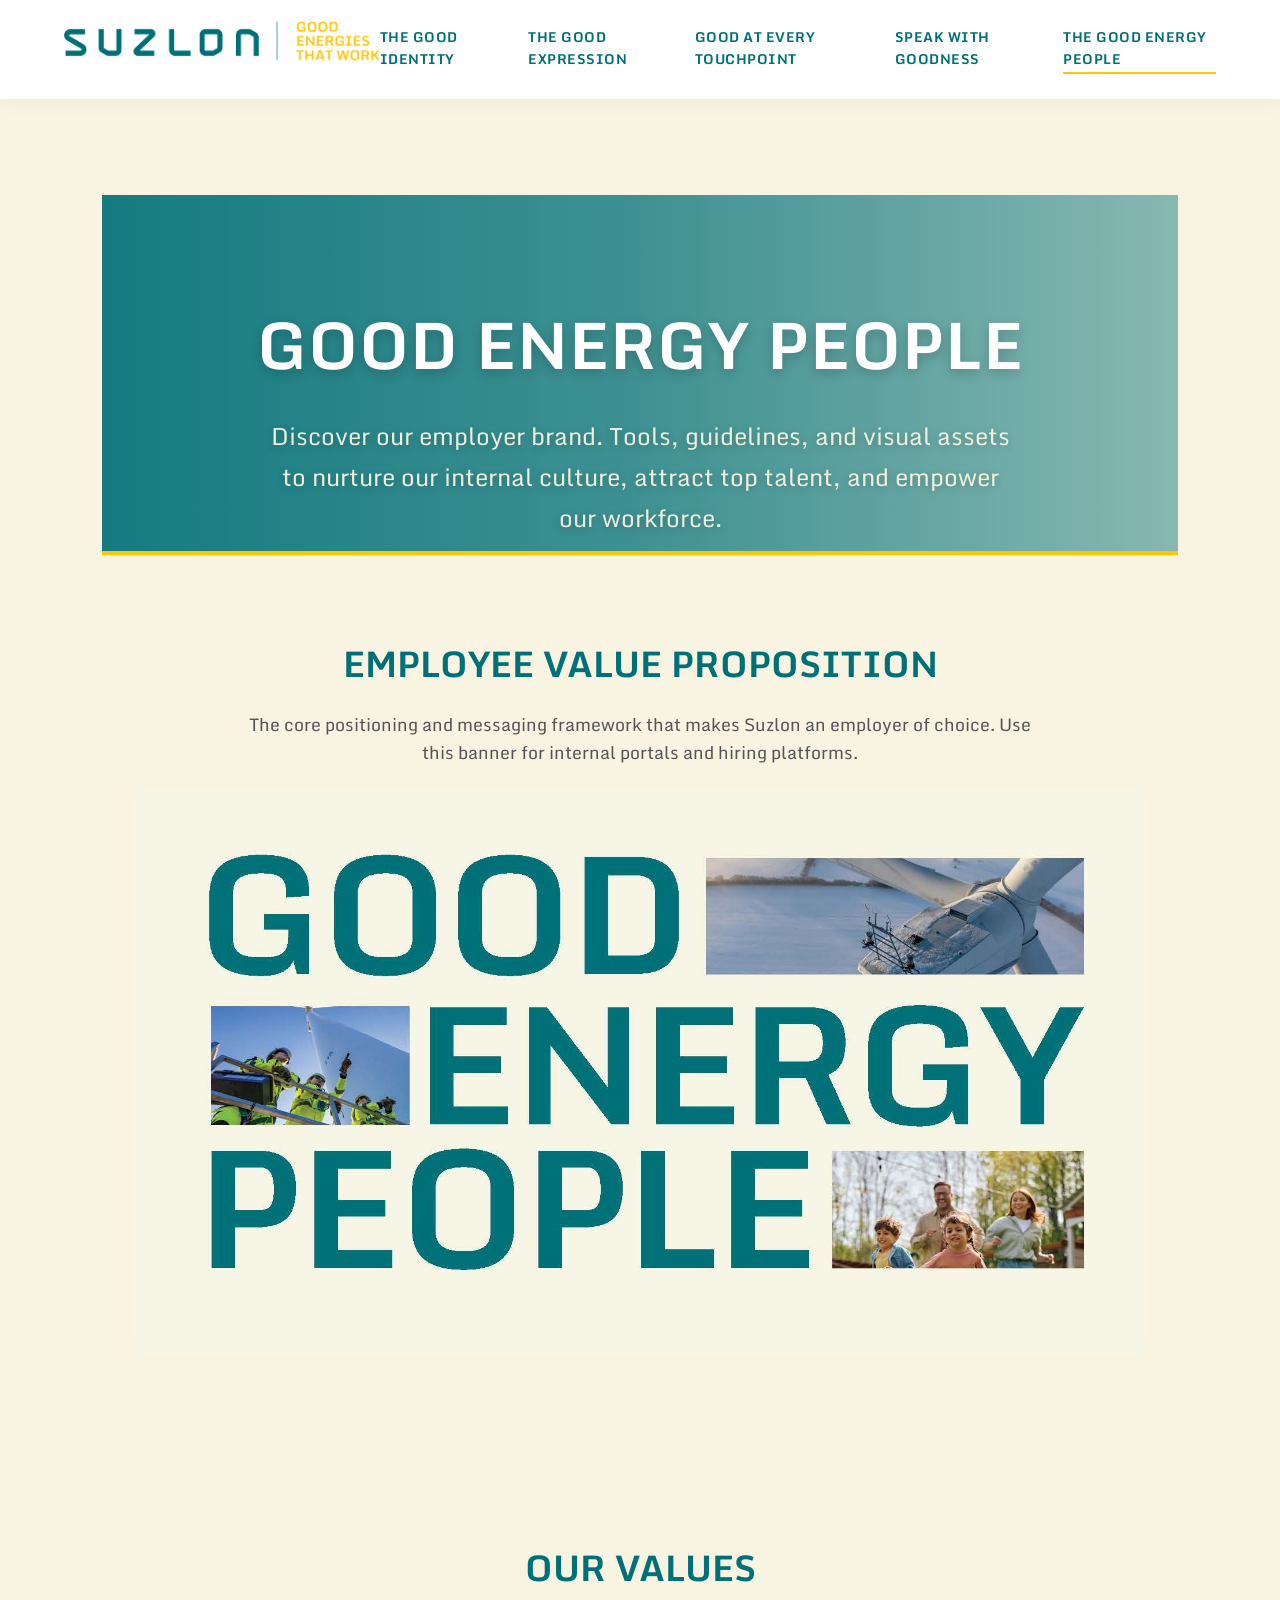
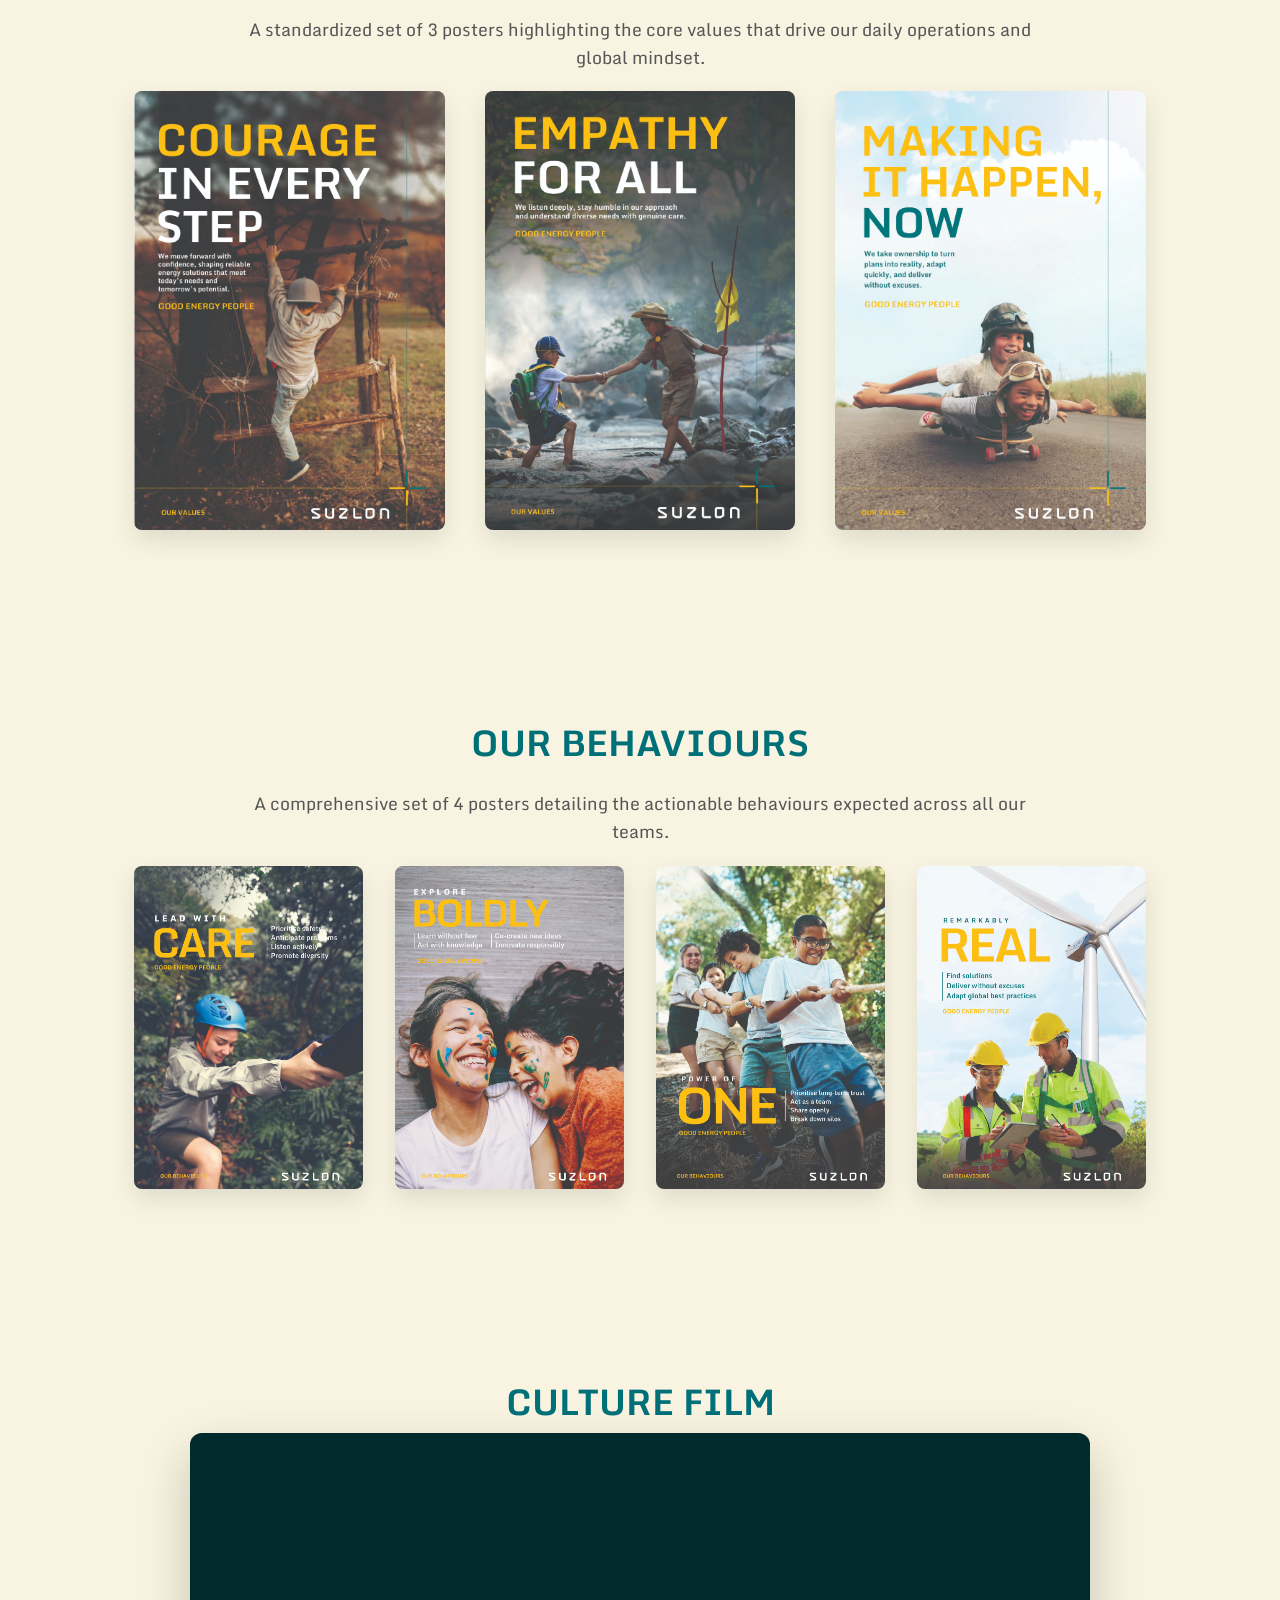
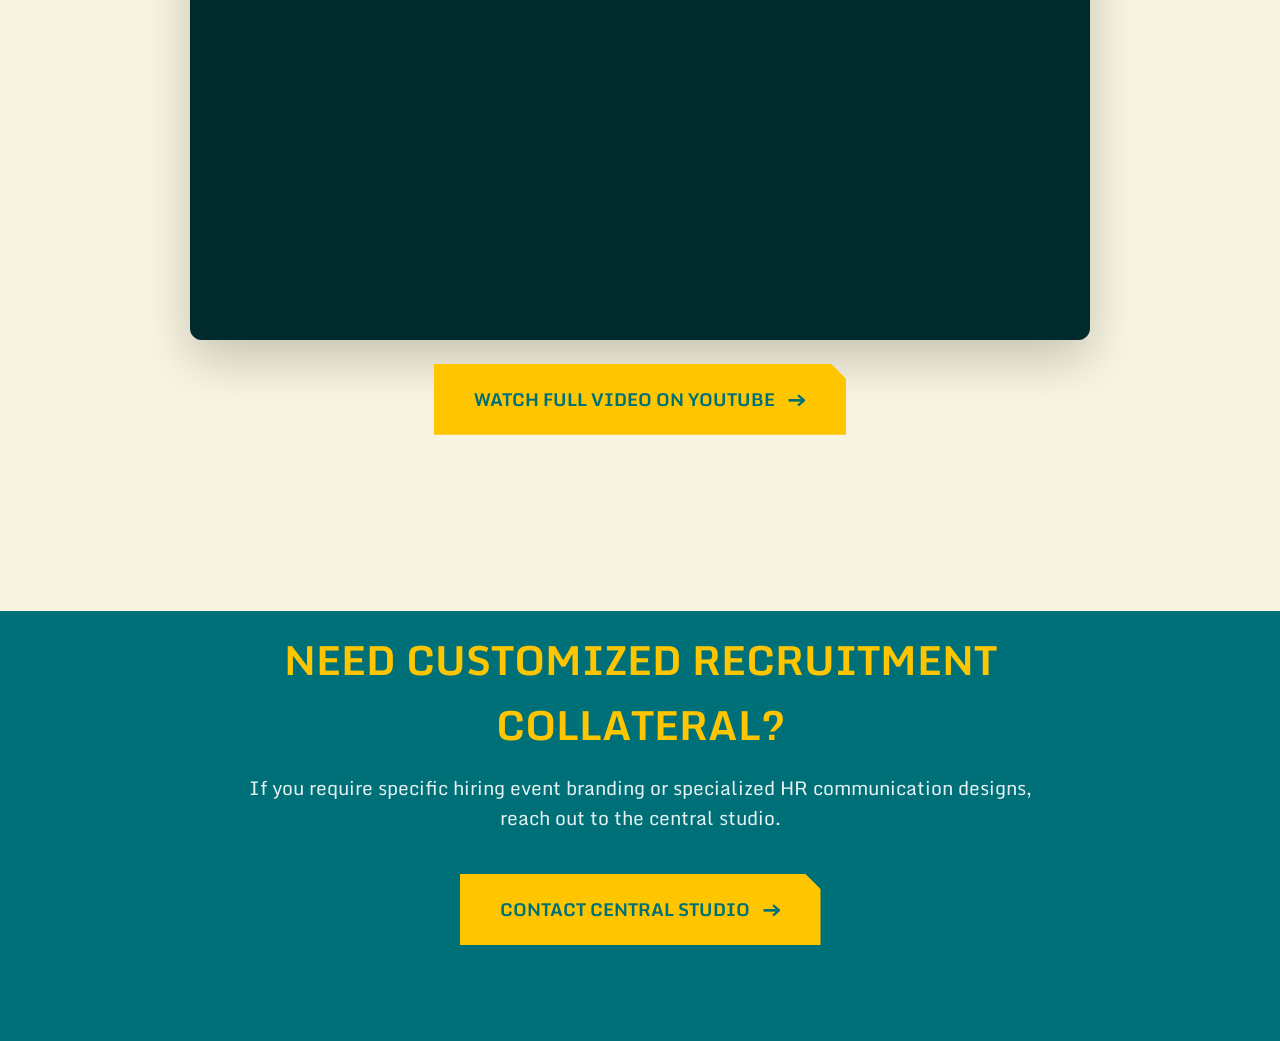
==== good-energy-people.html @ feb39233 "Refine" ====
<!DOCTYPE html>
<html lang="en">
<head>
    <meta charset="UTF-8">
    <meta name="viewport" content="width=device-width, initial-scale=1.0">
    <title>Good energy people | Suzlon Brand Centre</title>
    
    <!-- Mandatory Monda Font -->
    <link rel="preconnect" href="https://fonts.googleapis.com">
    <link rel="preconnect" href="https://fonts.gstatic.com" crossorigin>
    <link href="https://fonts.googleapis.com/css2?family=Monda:wght@400;600;700&display=swap" rel="stylesheet">
    
    <!-- Core Brand Stylesheet -->
    <link rel="stylesheet" href="style.css">
    <link rel="stylesheet" href="Navpagescss.css">

    <!-- Landing Page Showcase CSS -->
    <style>
        /* =========================================
           SCROLL FIX OVERRIDE
           This forces the browser to ignore any scroll-snapping 
           or locked heights from your external CSS files.
        ========================================= */
        html, body {
            scroll-behavior: auto !important;
            scroll-snap-type: none !important;
            height: auto !important;
            overflow-y: visible !important;
        }
        * {
            scroll-snap-align: none !important;
        }
        /* ========================================= */

        .showcase-container {
            max-width: 1200px;
            margin: 0 auto;
            padding: 0 2rem;
            display: flex;
            flex-direction: column;
            gap: 6rem; /* Space between major sections */
            padding-bottom: 6rem;
        }

        /* Section Headers */
        .section-header {
            text-align: center;
            max-width: 800px;
            margin: 4rem auto 0.1rem auto;
        }

        .section-header h2 {
            font-size: 2.2rem;
            color: var(--ever-teal, #007078);
            margin-bottom: 0.1rem;
            font-weight: 700;
        }

        .section-header p {
            color: #555;
            font-size: 1.1rem;
            line-height: 1.6;
        }

        /* 1. EVP Banner Section */
        .evp-banner {
            width: 100%;
            aspect-ratio: 16 / 9; /* Wide banner format */
            background-color: #f4f7f6;
            background-image: url("Homepage Images/EVP.jpg");
            background-size: cover;
            background-position: center;
            border-radius: 12px;
/*            box-shadow: 0 15px 40px rgba(0, 112, 120, 0.15);*/
            margin-bottom: 1.5rem;
            transition: transform 0.4s ease;
        }
        .evp-banner:hover {
            transform: scale(1.02);
        }

        /* 2. Values (3 Posters Grid) */
        .grid-3-cols {
            display: grid;
            grid-template-columns: repeat(3, 1fr);
            gap: 2.5rem;
            margin-bottom: 1.5rem;
        }

        /* 3. Behaviours (4 Posters Grid) */
        .grid-4-cols {
            display: grid;
            grid-template-columns: repeat(4, 1fr);
            gap: 2rem;
            margin-bottom: 1.5rem;
        }

        /* Poster Styling */
        .poster-item {
            width: 100%;
            aspect-ratio: 1 / 1.414; /* Standard Poster/A4 Ratio */
            background-color: #eef2f1;
            background-size: cover;
            background-position: center;
            border-radius: 8px;
            box-shadow: 0 10px 25px rgba(0, 0, 0, 0.1);
            transition: transform 0.3s ease, box-shadow 0.3s ease;
        }
        .poster-item:hover {
            transform: translateY(-8px);
            box-shadow: 0 15px 35px rgba(0, 112, 120, 0.2);
        }

        /* 4. Culture Film Video Section */
        .video-container {
            width: 100%;
            max-width: 900px;
            margin: 0 auto 1.5rem auto;
            aspect-ratio: 16 / 9;
            background-color: #000;
            background-image: url('Homepage Images/Culture_Film.png');
            background-size: cover;
            background-position: center;
            border-radius: 12px;
            box-shadow: 0 20px 50px rgba(0, 0, 0, 0.2);
            position: relative;
            display: flex;
            align-items: center;
            justify-content: center;
            cursor: pointer;
            overflow: hidden;
        }
        
        .video-container::before {
            content: '';
            position: absolute;
            top: 0; left: 0; right: 0; bottom: 0;
            background: rgba(0, 112, 120, 0.3);
            transition: background 0.3s ease;
        }

        .video-container:hover::before {
            background: rgba(0, 112, 120, 0.1);
        }

        .play-button {
            width: 80px;
            height: 80px;
            background-color: rgba(255, 198, 39, 0.9); /* Prime Yellow */
            border-radius: 50%;
            display: flex;
            align-items: center;
            justify-content: center;
            position: relative;
            z-index: 2;
            transition: transform 0.3s ease, background-color 0.3s ease;
        }

        .video-container:hover .play-button {
            transform: scale(1.1);
            background-color: #FFC627;
        }

        .play-button svg {
            width: 35px;
            height: 35px;
            fill: #007078;
            margin-left: 5px; /* Optically center the play triangle */
        }

        /* Action Buttons Wrapper */
        .action-wrapper {
            display: flex;
            justify-content: center;
            margin-top: 0.5rem;
        }

        /* MOBILE RESPONSIVENESS */
        @media (max-width: 900px) {
            .grid-3-cols {
                grid-template-columns: repeat(1, 1fr);
                gap: 2rem;
                max-width: 400px;
                margin-left: auto;
                margin-right: auto;
            }
            .grid-4-cols {
                grid-template-columns: repeat(2, 1fr);
                gap: 1.5rem;
            }
            .evp-banner {
                aspect-ratio: 16 / 9; /* Adjust banner ratio for mobile */
            }
        }
        @media (max-width: 600px) {
            .grid-4-cols {
                grid-template-columns: repeat(1, 1fr);
                max-width: 400px;
                margin-left: auto;
                margin-right: auto;
            }
        }
    </style>
</head>
<body>

    <!-- Global Navigation -->
    <header class="main-header">
        <div class="logo">
            <a href="index.html">
                <img src="Homepage Images/Asset 1@2x-8.png" alt="Suzlon Logo" style="height: 45px; border: none;">
            </a>
        </div>
           <nav class="nav-links">
        
        <a href="TheGoodIdentity.html" >The Good Identity</a>
            <a href="TheGoodExpression.html" >The Good Expression</a>
            <a href="touchpoints.html" >Good at Every Touchpoint</a>
			<a href="thegoodvoice.html" >Speak with Goodness</a>
			<a href="good-energy-people.html"  class="active-nav">The Good Energy People</a>
    </nav>
    </header>

    <main class="editorial-main">
        
        <!-- Full-Width Page Hero -->
        <section class="page-hero" style="padding: 4rem 2rem 2rem 2rem;">
            <div class="page-hero-content">
                <h1>Good energy people</h1>
                <p>Discover our employer brand. Tools, guidelines, and visual assets to nurture our internal culture, attract top talent, and empower our workforce.</p>
            </div>
        </section>

        <!-- Landing Page Showcase Container -->
        <div class="showcase-container">

            <!-- 1. Employee Value Proposition Banner -->
            <section>
                <div class="section-header">
                    <h2>Employee Value Proposition</h2>
                    <p>The core positioning and messaging framework that makes Suzlon an employer of choice. Use this banner for internal portals and hiring platforms.</p>
                </div>
                <div class="evp-banner"></div>
               
            </section>

            <!-- 2. Values - 3 Posters -->
            <section>
                <div class="section-header">
                    <h2>Our Values</h2>
                    <p>A standardized set of 3 posters highlighting the core values that drive our daily operations and global mindset.</p>
                </div>
               <div class="grid-3-cols">
    <div class="poster-item" style="background-image: url('Homepage%20Images/Courage.jpg');"></div>
    <div class="poster-item" style="background-image: url('Homepage%20Images/Empathy.jpg');"></div>
    <div class="poster-item" style="background-image: url('Homepage%20Images/Making%20it%20happen.jpg');"></div>
</div>

            </section>

            <!-- 3. Behaviours & Principles - 4 Posters -->
            <section>
                <div class="section-header">
                    <h2>Our Behaviours</h2>
                    <p>A comprehensive set of 4 posters detailing the actionable behaviours expected across all our teams.</p>
                </div>
                <div class="grid-4-cols">
                    <div class="poster-item" style="background-image: url('Homepage Images/care.jpg');"></div>
                    <div class="poster-item" style="background-image: url('Homepage Images/boldly.jpg');"></div>
                    <div class="poster-item" style="background-image: url('Homepage Images/One.jpg');"></div>
                    <div class="poster-item" style="background-image: url('Homepage Images/Real.jpg');"></div>
                </div>
            </section>

           <!-- 4. Culture Film -->
            <section>
                <div class="section-header">
                    <h2>Culture Film</h2>
                </div>
                
                <!-- Modern YouTube Iframe Embed (Perfect 16:9 Aspect Ratio) -->
                <div class="video-container" style="background-image: none; background-color: #000; overflow: hidden;">
                    
                    <!-- Removed the scale transform so it fits the standard YouTube 16:9 frame perfectly -->
                    <iframe 
                        width="100%" 
                        height="100%" 
                        src="https://www.youtube.com/embed/ioabYpRdazY?autoplay=1&mute=1&loop=1&playlist=ioabYpRdazY&controls=0&disablekb=1&fs=0&modestbranding=1&iv_load_policy=3&cc_load_policy=0" 
                        title="Suzlon Culture Film" 
                        frameborder="0" 
                        allow="autoplay; web-share" 
                        allowfullscreen
                        style="position: absolute; top: 0; left: 0; width: 100%; height: 100%; pointer-events: none;">
                    </iframe>
                    
                    <!-- Keeping the overlay to maintain the brand look -->
                    <div style="position: absolute; top: 0; left: 0; right: 0; bottom: 0; background: rgba(0, 112, 120, 0.1); z-index: 1;"></div>
                   
                </div>

                <div class="action-wrapper">
                    <a href="https://www.youtube.com/watch?v=ioabYpRdazY" class="contact-btn" target="_blank">
                        Watch Full Video on YouTube <span class="arrow">&rarr;</span>
                    </a>
                </div>
            </section>
        </div>
    </main>
    
    <!-- Support / Contact Section -->
    <footer class="support-section">
        <div class="support-content">
            <h2>Need customized recruitment collateral?</h2>
            <p>If you require specific hiring event branding or specialized HR communication designs, reach out to the central studio.</p>
            <div>
                <a href="mailto:corpcom@suzlon.com" class="contact-btn">
                    Contact Central Studio <span class="arrow">&rarr;</span>
                </a>
            </div>
        </div>
    </footer>

</body>
</html>
---- style.css ----
/* =========================================

   1. VARIABLES & GLOBAL STYLES

========================================= */

:root {

    /* Primary Brand Colours */

    --ever-teal: #007078;

    --prime-yellow: #FFC600;

    --humble-beige: #F8F4E1;

    --white: #FFFFFF;

    

    /* Secondary Brand Colours */

    --electric-cyan: #0083C1;

    --sure-orange: #EE7623;

    --emergent-green: #61A60E;

    

    /* Layout Variables */

    --grid-margin: 5vw;

    --card-shadow: 0 10px 30px rgba(0, 112, 120, 0.08);

    --hover-shadow: 0 15px 35px rgba(0, 112, 120, 0.15);

}



* {

    box-sizing: border-box;

}



body {

    background-color: var(--humble-beige);

    font-family: 'Monda', Tahoma, sans-serif;

    font-weight: 400; /* Level 3 Body Text */

    margin: 0;

    padding: 0;

    color: var(--ever-teal);

    overflow-x: hidden; 

}



h1, h2, h3, h4, h5, h6 {

    font-family: 'Monda', Tahoma, sans-serif;

    font-weight: 700; /* Level 1 Heading */

}



/* =========================================

   2. HEADER & NAVIGATION

========================================= */

.main-header {

    background-color: var(--white);

    display: flex;

    justify-content: space-between;

    align-items: center;

    padding: 1.25rem var(--grid-margin);

    box-shadow: 0 4px 20px rgba(0,0,0,0.04);

    position: sticky;

    top: 0;

    z-index: 100;

}



.main-header .logo {

    font-size: 2rem;

    font-weight: 700;

    letter-spacing: 2px;

    text-transform: uppercase;

}



.nav-links {

    display: flex;

    gap: 2rem;

    align-items: center;

}



.nav-links a {

    text-decoration: none;

    color: var(--ever-teal);

    font-weight: 700;

    font-size: 0.85rem;

    letter-spacing: 0.5px;

    position: relative;

    padding-bottom: 4px;

    transition: color 0.3s ease;

    text-transform: uppercase;

}



.nav-links a::after {

    content: '';

    position: absolute;

    bottom: 0;

    left: 0;

    width: 0%;

    height: 2px;

    background-color: var(--prime-yellow);

    transition: width 0.3s ease;

}



.nav-links a:hover::after,

.nav-links a.active-nav::after {

    width: 100%;

}



.nav-links a.active-nav, .nav-links a:hover {

    color: var(--ever-teal);

}



/* =========================================

   3. THE SUM VISUAL DEVICE (CHAMFERS)

========================================= */

.cut-top-right {

    clip-path: polygon(0 0, calc(100% - 30px) 0, 100% 30px, 100% 100%, 0 100%);

}



.cut-bottom-left {

    clip-path: polygon(0 0, 100% 0, 100% 100%, 30px 100%, 0 calc(100% - 30px));

}



.cut-both {

    clip-path: polygon(0 0, calc(100% - 30px) 0, 100% 30px, 100% 100%, 30px 100%, 0 calc(100% - 30px));

}



/* =========================================

   4. HERO / VIDEO BANNER

========================================= */

.video-banner {

    position: relative;

    width: 100%;

    height: 45vh; 

    min-height: 400px;

    display: flex;

    align-items: center;

    padding: 0 4rem; 

    margin-bottom: 2rem; 

    overflow: hidden;

}



.video-banner.cut-bottom-left {

    clip-path: polygon(0 0, 100% 0, 100% 100%, 60px 100%, 0 calc(100% - 60px));

}



.bg-video {

    position: absolute;

    top: 0;

    left: 0;

    width: 100%;

    height: 100%;

    object-fit: cover; 

    z-index: 1;

}



.video-overlay {

    position: absolute;

    top: 0;

    left: 0;

    width: 100%;

    height: 100%;

    background: linear-gradient(to right, rgba(0, 112, 120, 0.9), rgba(0, 112, 120, 0.6));

    z-index: 2;

}



.banner-content {

    position: relative;

    z-index: 3;

    color: var(--white);

    max-width: 900px;

    text-align: center;

    margin: 0 auto;

}



.banner-content h1 {

    font-size: clamp(2.5rem, 5vw, 4.5rem);

    text-transform: uppercase;

    margin: 0 0 1rem 0;

    line-height: 1.1;

    color: var(--prime-yellow);

}



.banner-content p {

    font-size: clamp(1.15rem, 1.5vw, 1.5rem);

    margin: 0 0 1.5rem 0;

    opacity: 0.95;

    letter-spacing: 0.5px;

    line-height: 1.5;

}



.brand-promise-tag {

    display: inline-block;

    border: 2px solid var(--prime-yellow);

    color: var(--prime-yellow);

    padding: 10px 20px;

    font-size: 1.2rem;

    font-weight: 700;

    letter-spacing: 1px;

    text-transform: uppercase;

    background: rgba(0, 112, 120, 0.3);

}



/* =========================================

   5. MODERN SEARCH COMPONENT

========================================= */

.search-container {

    max-width: 800px;

    margin: -4.5rem auto 5rem auto;

    position: relative;

    z-index: 10;

    padding: 0 2rem;

}



.search-box {

    display: flex;

    background: var(--white);

    overflow: hidden;

    box-shadow: 0 20px 40px rgba(0, 112, 120, 0.2);

    border: 3px solid var(--white);

}



.search-box input {

    flex: 1;

    padding: 1.5rem 2rem;

    border: none;

    font-family: 'Monda', Tahoma, sans-serif;

    font-size: 1.15rem;

    color: var(--ever-teal);

    outline: none;

}



.search-box input::placeholder {

    color: #999;

}



.search-box button {

    background-color: var(--prime-yellow);

    color: var(--ever-teal);

    border: none;

    padding: 0 3rem;

    font-weight: 700;

    font-size: 1.1rem;

    text-transform: uppercase;

    cursor: pointer;

    transition: background 0.3s ease;

}



.search-box button:hover {

    background-color: var(--ever-teal);

    color: var(--prime-yellow);

}



.search-hint {

    text-align: center;

    margin-top: 1rem;

    font-size: 0.95rem;

    color: #555;

}



.search-hint a {

    color: var(--ever-teal);

    text-decoration: none;

    border-bottom: 1px dotted var(--ever-teal);

    margin: 0 0.25rem;

}



.search-hint a:hover {

    color: #000;

}



/* =========================================

   6. PRIORITY USER JOURNEYS

========================================= */

.journeys-section {

    max-width: 1400px;

    margin: 0 auto 5rem auto;

    padding: 0 2rem;

}



.section-header {

    text-align: center;

    margin-bottom: 3rem;

    display: flex;

    flex-direction: column;

    align-items: center;

}



.section-header h2 {

    color: var(--ever-teal);

    text-transform: uppercase;

    font-size: 1.5rem;

    margin: 0 0 0.5rem 0;

}



.accent-line {

    width: 60px;

    height: 3px;

    background-color: var(--prime-yellow);

}



.journeys-grid {

    display: grid;

    grid-template-columns: repeat(auto-fit, minmax(240px, 1fr));

    gap: 1.5rem;

}



.journey-card {

    background-color: var(--white);

    color: var(--ever-teal);

    padding: 2rem;

    text-decoration: none;

    display: flex;

    flex-direction: column;

    justify-content: space-between;

    min-height: 140px;

    box-shadow: var(--card-shadow);

    transition: transform 0.3s ease, box-shadow 0.3s ease, background-color 0.3s ease;

    border: 1px solid rgba(0, 112, 120, 0.05);

}



.journey-card:hover {

    transform: translateY(-5px);

    box-shadow: var(--hover-shadow);

    background-color: var(--ever-teal);

    color: var(--white);

}



.journey-card .need {

    font-size: 0.95rem;

    opacity: 0.8;

    margin-bottom: 1rem;

}



.action-row {

    display: flex;

    justify-content: space-between;

    align-items: center;

}



.journey-card .action {

    font-size: 1.15rem;

    font-weight: 700;

    text-transform: uppercase;

    line-height: 1.3;

}



.journey-card .arrow {

    font-size: 1.5rem;

    color: var(--prime-yellow);

    transition: transform 0.3s ease;

}



.journey-card:hover .arrow {

    transform: translateX(5px);

}



/* =========================================

   SECTION 6: Suzlon is Evolving (Screenshot Redesign)

========================================= */

.suzlon-evolving-modern {

    position: relative;

    background: linear-gradient(rgba(10, 25, 35, 0.75), rgba(5, 15, 25, 0.85)), url('Homepage Images/SUZLON IS EVOLVING.jpg') no-repeat center center/cover;

background-attachment: fixed; /* Creates the smooth parallax scrolling effect */

    color: var(--white);

    padding: 120px 8%;

    overflow: hidden;

    border-top: 1px solid rgba(255, 255, 255, 0.1);

}



.evolving-content-wrapper {

    max-width: 800px;

    position: relative;
	margin: 0 auto

    z-index: 2;

}



.evolving-text-group .intro-sub {

    font-size: 1.05rem;

    line-height: 1.6;

    color: #D0DCD0;

    margin-bottom: 1.5rem;

    max-width: 550px;
	
	;

}



.yellow-bar {

    width: 40px;

    height: 4px;

    background-color: var(--prime-yellow);

    margin-bottom: 2.5rem;

}



.evolving-text-group .body-desc {

    font-size: 1rem;

    line-height: 1.7;

    color: #C0C8C5;

    margin-bottom: 3rem;

    max-width: 650px;

}



.suzlon-evolving-modern h2 {

    font-size: clamp(2rem, 3.2vw, 3rem);

    line-height: 1.2;

    text-transform: uppercase;

    margin-bottom: 3rem;

    color: var(--white);

    letter-spacing: 0.5px;

}



.highlight-yellow {

    color: var(--prime-yellow);

}



.evolving-text-group .history-desc {

    font-size: 0.95rem;

    line-height: 1.7;

    color: #B5C0BC;

    margin-bottom: 1.25rem;

    max-width: 600px;

}



/* Brand Crosshair graphic element matching the layout */

.brand-crosshair {

    position: absolute;

    bottom: 40px;

    right: 60px;

    width: 60px;

    height: 60px;

    background-image: 

        linear-gradient(to right, rgba(255, 255, 255, 0.4) 1px, transparent 1px),

        linear-gradient(to bottom, rgba(255, 198, 0, 0.9) 1px, transparent 1px);

    background-size: 100% 100%;

    z-index: 3;

}



.brand-crosshair::after {

    content: '';

    position: absolute;

    top: 50%;

    left: 50%;

    transform: translate(-50%, -50%);

    width: 10px;

    height: 10px;

    border: 1px solid var(--prime-yellow);

    border-radius: 50%;

}



/* Responsive adjustments */

@media (max-width: 768px) {

    .suzlon-evolving-modern {

        padding: 80px 5%;

    }

    .brand-crosshair {

        display: none;

    }

}



/* =========================================
   SECTION 7: Full-Stack Solutions (Matched to Section 3 Design)
========================================= */
.full-stack-modern-grid {
    background-color: var(--humble-beige);
}

.full-stack-modern-grid .content-wrapper {
    display: grid;
    grid-template-columns: 1fr 1fr;
    gap: 5rem;
    align-items: center;
    max-width: 1400px;
    
    /* Changing this to 'auto' pushes the entire grid into the dead center of the screen */
    margin: 0 auto; 
}
.full-stack-modern-grid h2 {
    font-size: clamp(2rem, 3vw, 3.2rem); 
    line-height: 1.15;
    margin-bottom: 2rem;
    text-transform: uppercase;
    display: flex;
    flex-direction: column;
    gap: 0.5rem;
    letter-spacing: 0.5px;
}

.heading-teal {
    color: var(--ever-teal); 
    display: inline-block;
    width: fit-content;
}

/* Inherits the .heading-yellow block styling created in Section 3 */

.full-stack-modern-grid .image-content {
    width: 100%;
    height: 100%;
    min-height: 500px;
    position: relative;
    box-shadow: 0 25px 50px rgba(0, 112, 120, 0.1); 
}

.full-stack-modern-grid .image-content img {
    width: 100%;
    height: 100%;
    object-fit: cover;
    position: absolute;
    top: 0;
    left: 0;
}

/* =========================================
   Responsive Overrides for Section 7 Grid
========================================= */
@media (max-width: 992px) {
    .full-stack-modern-grid .content-wrapper {
        grid-template-columns: 1fr;
        gap: 3rem;
    }
    
    .full-stack-modern-grid .image-content {
        min-height: 400px;
    }
}


/* =========================================

   8. BRAND BOOK STYLES (NEW SECTIONS)

========================================= */

.brand-book-section {

    padding: 30px 8%;

    overflow: hidden;

}



.brand-book-section h2 {

    text-transform: uppercase;

    letter-spacing: 1px;

}



/* SECTION 3: The World is Changing (Beige Redesign) */

.world-changing-modern {

    background-color: var(--humble-beige);

    padding: 100px 5%;

    

}



.world-changing-modern .content-wrapper {

    display: grid;

    grid-template-columns: 1fr 1fr;

    gap: 4rem;

    align-items: center;

    max-width: 1400px;

    margin: 0 auto;

}



.world-changing-modern h2 {

    font-size: clamp(2.2rem, 3.5vw, 3.8rem);

    line-height: 1.15;

    margin-bottom: 2rem;

    text-transform: uppercase;

    display: flex;

    flex-direction: column;

    gap: 0.5rem;

}



.heading-green {

    color: var(--emergent-green); 

}



.heading-yellow {

    color: var(--prime-yellow); 

    

    display: inline-block;

    width: fit-content;

}



.heading-green {

    color: var(--green); 

   

    display: inline-block;

    width: fit-content;

}



.world-changing-modern p {

    font-size: 1.15rem;

    line-height: 1.8;

    color: #4A4A4A; 

    margin-bottom: 1.5rem;

}



.world-changing-modern .image-content {

    width: 100%;

    height: 100%;

    min-height: 450px;

    position: relative;

    box-shadow: 0 20px 40px rgba(0, 112, 120, 0.15); 

}



.world-changing-modern .image-content img {

    width: 100%;

    height: 100%;

    object-fit: cover;

    position: absolute;

    top: 0;

    left: 0;

}



/* SECTION 6: Suzlon is Evolving */

.suzlon-evolving {

    background-color: var(--ever-teal);

    color: var(--white);

    text-align: center;

    position: relative;

    border-top: 1px solid rgba(255,255,255,0.1);

}



.suzlon-evolving h2 {

    color: var(--prime-yellow);

    font-size: 2.8rem;

    margin-bottom: 25px;

}



.suzlon-evolving h3 {

    font-size: 1.6rem;

    margin-bottom: 30px;

    line-height: 1.5;

    color: var(--white);

}



.suzlon-evolving p {

    font-size: 1.15rem;

    line-height: 1.7;

    max-width: 800px;

    margin: 0 auto 30px auto;

    color: var(--humble-beige);

}



.upscale-text {

    font-weight: 700; 

    color: var(--prime-yellow) !important; 

    margin-bottom: 25px !important; 

    letter-spacing: 1px;

    font-size: 1.25rem !important;

}



.tech-stack {

    display: inline-block;

    background: rgba(255, 255, 255, 0.05);

    padding: 30px 50px;

    border-left: 6px solid var(--prime-yellow);

    font-size: 1.25rem;

    font-weight: 600; /* Level 2 Sub-Heading equivalent */

    letter-spacing: 1.5px;

}



.highlight-text {

    color: var(--prime-yellow);

}



.tech-sub-text {

    font-size: 0.95rem;

    font-weight: 400;

    margin-top: 15px;

    display: inline-block;

    color: #A0BBD0;

}



/* SECTION 7: Our Logo */

.our-logo {

    background-color: var(--white);

}



.our-logo h2 {

    color: var(--ever-teal);

    font-size: 3rem;

    text-align: center;

    margin-bottom: 60px;

}



.logo-grid {

    display: grid;

    grid-template-columns: repeat(auto-fit, minmax(320px, 1fr));

    gap: 40px;

    max-width: full;

    margin: 0 auto;

}



.logo-card {

/*    background: var(--humble-beige);*/

    padding: 50px 40px;
	max-width: 900px;

/*    border-radius: 0 50px 0 50px; */

/*    transition: all 0.4s ease;*/

/*    border: 1px solid rgba(0,0,0,0.03);*/

}



.logo-card:hover {

    transform: translateY(-10px);

    box-shadow: 0 15px 50px rgba(0, 112, 120, 0.15);

    border-color: var(--ever-teal);

}



.logo-card span {

    display: flex;

    align-items: center;

    justify-content: center;

    width: 50px;

    height: 50px;

    background: var(--ever-teal);

    color: var(--prime-yellow);

    border-radius: 50%;

    font-size: 1.5rem;

    font-weight: 700;

    margin-bottom: 25px;

}



.logo-card p {

    color: #4A4A4A;

    line-height: 1.7;

    font-size: 1.05rem;

}

/* =========================================
   SECTION 8: Solar & Storage Visual Banner (Parallax & Restored Text)
========================================= */
.solar-storage-banner {
    width: 100%;
    background-color: var(--humble-beige);
/*    padding-bottom: 2rem; */
}

.banner-image-container.parallax-bg {
    width: 100%;
    height: 65vh; 
    min-height: 550px;
    position: relative;
    overflow: hidden;
    
    /* Parallax Background Implementation */
    background-image: url('Homepage Images/WindSolarStorage.jpg');
/*    background-attachment: fixed;*/
    background-position: center;
    background-repeat: no-repeat;
    background-size: cover;
}

/* Gradient to ensure the off-white text pops against lighter sky backgrounds */
.teal-tint-overlay {
    position: absolute;
    top: 0;
    left: 0;
    width: 100%;
    height: 100%;
    background: linear-gradient(to right, rgba(0, 112, 120, 0.5) 0%, rgba(0, 112, 120, 0) 65%);
    pointer-events: none;
    z-index: 1;
}

/* Restored Typographic Overlay Positioning & Styling */
.banner-text-overlay {
    position: absolute;
    top: 50%;
    left: 8%; /* Matches the padding of your other sections */
    transform: translateY(-50%);
    z-index: 5;
    display: flex;
    flex-direction: column;
    align-items: flex-start;
    font-family: 'Monda', Tahoma, sans-serif;
}

.banner-text-overlay .text-line-1 {
    font-size: clamp(0.6rem, 1vw, 0.9rem);
    color: var(--humble-beige);
    text-transform: uppercase;
    letter-spacing: 1.5px;
    margin-bottom: -2px; 
}

.banner-text-overlay .text-line-2 {
    font-size: clamp(3rem, 7vw, 6rem);
    color: var(--humble-beige);
    font-weight: 700;
    text-transform: uppercase;
    line-height: 0.9;
}

.banner-text-overlay .text-line-3 {
    display: flex;
    align-items: center;
    gap: 8px; 
    margin-top: -2px;
}

.banner-text-overlay .yellow-highlight {
    font-size: clamp(3rem, 7vw, 6rem);
    color: var(--prime-yellow);
    font-weight: 700;
    line-height: 0.9;
}

.banner-text-overlay .stacked-text {
    font-size: clamp(0.6rem, 1vw, 0.9rem);
    color: var(--humble-beige);
    text-transform: uppercase;
    line-height: 1.2;
    letter-spacing: 1.5px;
    display: flex;
    flex-direction: column;
    justify-content: center;
}

/* Responsive adjustments for mobile and tablets */
@media (max-width: 992px) {
    .banner-text-overlay {
        left: 5%;
    }
    
    .banner-text-overlay .text-line-3 {
        gap: 5px; 
    }
}

@media (max-width: 768px) {
    .banner-image-container.parallax-bg {
        background-attachment: scroll; /* Disables parallax on mobile for performance */
        height: 50vh;
        min-height: 400px;
    }
    
    /* Ensure the text breaks nicely if the screen is very narrow */
    .banner-text-overlay .text-line-2,
    .banner-text-overlay .yellow-highlight {
        font-size: clamp(2rem, 9vw, 3rem);
    }
}

/* =========================================

   9. SUPPORT & BUTTONS

========================================= */

.support-section {

    width: 100%;

    background-color: var(--ever-teal);

    color: var(--white);

    padding: 1rem var(--grid-margin); 

    text-align: center;

    margin-top: 0; 

}



.support-content {

    max-width: 800px;

    margin: 0 auto;

}



.support-content h2 {

    font-size: 2.5rem;

    color: var(--prime-yellow);

    margin: 0 0 1rem 0;

    text-transform: uppercase;

}



.support-content p {

    font-size: 1.2rem;

    line-height: 1.6;

    margin: 0 0 2.5rem 0;

    opacity: 0.9;

}



.contact-btn {

    display: inline-flex;

    align-items: center;

    padding: 1rem 2.5rem;

    font-size: 1.1rem;

    font-weight: 700;

    text-transform: uppercase;

    text-decoration: none;

    transition: all 0.3s ease;

    background-color: var(--prime-yellow);

    color: var(--ever-teal);

    clip-path: polygon(0 0, calc(100% - 15px) 0, 100% 15px, 100% 100%, 0 100%);

}



.contact-btn:hover {

    background-color: var(--white);

    transform: translateY(-4px);

    box-shadow: 0 10px 20px rgba(0, 0, 0, 0.2);

}



.contact-btn span {

    margin-left: 12px;

    font-size: 1.5rem;

    transition: transform 0.3s ease;

}



.contact-btn:hover span {

    transform: translateX(5px);

}



/* =========================================

   9. RESPONSIVE BREAKPOINTS

========================================= */

@media (max-width: 992px) {

    .world-changing-modern .content-wrapper {

        grid-template-columns: 1fr;

        gap: 3rem;

    }

    

    .world-changing-modern .image-content {

        min-height: 350px;

    }

    

    .world-changing-modern h2 {

        font-size: clamp(2rem, 5vw, 2.8rem);

    }

    

    .suzlon-evolving h2, .our-logo h2, .behaviours-header h2 { 

        font-size: 2.2rem; 

    }

    

    .suzlon-evolving h3 { 

        font-size: 1.3rem; 

    }

}



@media (max-width: 768px) {

    .nav-links { display: none; }

    

    .video-banner {

        padding: 0 2rem;

        height: 50vh;

    }

    

    .search-container { margin-top: -2.5rem; }

    .search-box input { padding: 1rem; }

    .search-box button { padding: 0 1.5rem; }

    

    .brand-book-section { padding: 60px 5%; }

    .logo-card { border-radius: 0 30px 0 30px; }

    .tech-stack { padding: 20px; font-size: 1rem; }

}
/* =========================================
   SECTION 10: Good Energies Manifesto
========================================= */
.manifesto-section {
    position: relative;
    width: 100%;
    min-height: 100vh;
    padding: 100px 8%; /* Maintains global 8% left margin */
    overflow: hidden;
    background-color: #79BCE5; /* Fallback sky blue */
}

.manifesto-bg {
    position: absolute;
    top: 0;
    left: 0;
    width: 100%;
    height: 100%;
    background-size: cover;
    background-position: center bottom; /* Keeps focus on the figures at the bottom */
    background-repeat: no-repeat;
    z-index: 1;
}

/* Crosshair Visual Devices */
.crosshair-vertical {
    position: absolute;
    top: 0;
    left: calc(8% - 30px); /* Positioned just to the left of the text margin */
    width: 2px;
    height: 100%;
    background-color: var(--ever-teal);
    z-index: 2;
    opacity: 0.6;
}

.crosshair-horizontal {
    position: absolute;
    top: 300px; /* Adjusts where the horizontal line crosses */
    left: calc(8% - 40px);
    width: 100vw;
    height: 2px;
    background-color: var(--prime-yellow);
    z-index: 2;
    opacity: 0.8;
}

.manifesto-content {
    position: relative;
    z-index: 3;
    max-width: 650px;
    display: flex;
    flex-direction: column;
}

.manifesto-heading {
    font-size: clamp(2rem, 3.5vw, 3.5rem);
    line-height: 1.1;
    color: var(--white);
    text-transform: uppercase;
    letter-spacing: 1px;
    margin-bottom: 50px; /* Pushes content below the horizontal line */
}

.manifesto-heading .yellow-text {
    color: var(--prime-yellow);
}

.manifesto-subheading {
    color: var(--prime-yellow);
    font-size: clamp(1.4rem, 2vw, 1.8rem);
    margin-bottom: 1.5rem;
    font-weight: 700;
}

.manifesto-body p {
    color: var(--white);
    font-size: clamp(0.95rem, 1.1vw, 1.1rem);
    line-height: 1.8;
    margin-bottom: 4rem;
    font-weight: 500;
    text-shadow: 0 1px 3px rgba(0,0,0,0.2); /* Helps text readability against clouds */
}

.manifesto-branding {
    display: flex;
    flex-direction: column;
    align-items: flex-start;
    gap: 1.5rem;
}

.manifesto-branding .teal-text {
    color: var(--ever-teal);
    font-size: clamp(1.5rem, 2.5vw, 2.2rem);
    line-height: 1.2;
    font-weight: 700;
}

.manifesto-logo {
    height: 40px;
}

.manifesto-url {
    position: absolute;
    bottom: 30px;
    right: 5%;
    z-index: 3;
    font-family: 'Monda', Tahoma, sans-serif;
    font-weight: 700;
    color: #333;
    font-size: 1.1rem;
    letter-spacing: 1px;
}

/* Responsive adjustments */
@media (max-width: 992px) {
    .manifesto-section {
        padding: 80px 8%;
    }
    
    .crosshair-vertical, .crosshair-horizontal {
        display: none; /* Hide on mobile to keep layout clean */
    }
    
    .manifesto-heading {
        margin-bottom: 2rem;
    }
    
    .manifesto-url {
        right: auto;
        left: 8%;
        bottom: 20px;
    }
}

/* =========================================
   SECTION 8.5: Architecture Bar 
========================================= */
.architecture-bar {
    width: 100%;
    background-color: var(--humble-beige);
    padding: 3.5rem 8%; /* Matches the 8% left-align system */
    color: var(--ever-teal);
    border-bottom: 1px solid rgba(0, 112, 120, 0.15); /* Subtle separation line */
}

.architecture-content {
    display: flex;
    flex-direction: column;
    gap: 1.5rem;
    max-width: 1500px;
}

.arch-subtitle {
    font-size: 1.15rem;
    font-weight: 600;
    margin: 0;
    letter-spacing: 0.5px;
}

.arch-row {
    display: flex;
    justify-content: space-between;
    align-items: center;
    flex-wrap: wrap;
    gap: 1rem;
    width: 100%;
}

.arch-items {
    display: flex;
    gap: 3.5rem;
    align-items: center;
    flex-wrap: wrap;
}

.arch-item {
    display: flex;
    align-items: center;
/*    gap: 0.1rem;*/
    font-size: 1.1rem;
    font-weight: 700;
    text-transform: uppercase;
    letter-spacing: 0.5px;
}


/* Specific styling for the uploaded spark/crosshair icon */
.spark-icon {
    width: 16px;
    height: 16px;
    margin-bottom: 25px; /* Visual optical alignment with the text baseline */
    display: block;
    object-fit: contain;
}

.arch-url {
    font-size: 1.5rem;
    font-weight: 700;
    letter-spacing: 1px;
}

/* Responsive adjustments */
@media (max-width: 1200px) {
    .arch-items {
        gap: 2rem;
    }
}

@media (max-width: 992px) {
    .arch-row {
        flex-direction: column;
        align-items: flex-start;
        gap: 2.5rem;
    }
    
    .arch-items {
        flex-direction: column;
        align-items: flex-start;
        gap: 1.5rem;
    }
}

/* =========================================
   SECTION 10: Brand on a Page
========================================= */
.boap-section {
    background-color: var(--white);
    padding: 100px 8%;
    overflow: hidden;
}

.boap-content-wrapper {
    display: grid;
    grid-template-columns: 1fr 1fr;
    gap: 6rem;
    align-items: center;
    max-width: 1400px;
    margin: 0 auto;
}

/* Left side image styling */
.boap-image {
    width: 100%;
    /* Adds a sleek, premium shadow so the document looks like paper resting on the screen */
    box-shadow: 0 25px 50px rgba(0, 112, 120, 0.15); 
    border: 1px solid rgba(0, 112, 120, 0.05);
}

.boap-image img {
    width: 100%;
    height: auto;
    display: block;
}

/* Right side text & button styling */
.boap-text {
    display: flex;
    flex-direction: column;
    align-items: flex-start;
}

.boap-text .main-heading {
    font-size: clamp(2rem, 3.5vw, 3.5rem);
    line-height: 1.15;
    text-transform: uppercase;
    margin-bottom: 2.5rem;
    letter-spacing: 0.5px;
}

.boap-text .teal-text {
    color: var(--ever-teal);
}

.boap-text .yellow-highlight-block {
    color: var(--prime-yellow);
    background-color: var(--ever-teal);
    padding: 8px 20px;
    display: inline-block;
    margin-top: 10px;
}

/* Responsive adjustments for mobile and tablets */
@media (max-width: 992px) {
    .boap-content-wrapper {
        grid-template-columns: 1fr;
        gap: 4rem;
    }
    
    .boap-image {
        order: 2; /* Drops the image below the text on mobile screens */
    }
    
    .boap-text {
        order: 1; /* Keeps the heading and button at the top on mobile */
    }
}

/* =========================================
   PAGE HERO & JUMP NAVIGATION
========================================= */
.page-hero {
    background-color: var(--ever-teal);
    color: var(--white);
    padding: 100px 8% 80px 8%;
}

.page-hero-content .category-tag {
    color: var(--prime-yellow);
    font-size: 0.95rem;
    font-weight: 700;
    letter-spacing: 1.5px;
    display: inline-block;
    margin-bottom: 1rem;
}

.page-hero-content h1 {
    font-size: clamp(2.5rem, 4.5vw, 4rem);
    text-transform: uppercase;
    color: var(--white);
    margin-bottom: 1rem;
    letter-spacing: 1px;
}

.page-hero-content p {
    font-size: clamp(1.15rem, 1.8vw, 1.4rem);
    color: var(--humble-beige);
    max-width: 750px;
    line-height: 1.6;
}

.page-jump-nav {
    display: flex;
    gap: 1.5rem;
    padding: 1.25rem 8%;
    background-color: var(--white);
    border-bottom: 1px solid rgba(0, 112, 120, 0.1);
    sticky;
    top: 70px;
    z-index: 90;
    overflow-x: auto;
}

.page-jump-nav a {
    text-decoration: none;
    color: var(--ever-teal);
    font-weight: 700;
    font-size: 0.85rem;
    text-transform: uppercase;
    letter-spacing: 0.5px;
    white-space: nowrap;
    transition: color 0.3s ease;
}

.page-jump-nav a:hover {
    color: var(--prime-yellow);
}

/* =========================================
   LOGO PAGE SPECIFIC SECTION STYLES
========================================= */
.logo-section-white {
    background-color: var(--white);
}

.logo-section-beige {
    background-color: var(--white);
}

.section-title-group h2 {
    font-size: clamp(1.8rem, 2.5vw, 2.5rem);
    color: var(--ever-teal);
    text-transform: uppercase;
    letter-spacing: 1px;
    margin-bottom: 0.5rem;
}

.section-title-group .yellow-bar {
    width: 50px;
    height: 4px;
    background-color: var(--prime-yellow);
    margin-bottom: 3rem;
}

/* Asset Cards */
.guideline-row {
    display: grid;
    grid-template-columns: repeat(auto-fit, minmax(300px, 1fr));
    gap: 2.5rem;
}

.asset-card {
    background: var(--white);
    border: 1px solid rgba(0, 112, 120, 0.08);
}

.asset-preview-box {
    height: auto;
	width: full;
/*    background-color: var(--humble-beige);*/
    display: flex;
    align-items: center;
    justify-content: center;
    padding: 2rem;
}

.asset-preview-box.dark-box {
    background-color: var(--ever-teal);
	height: auto;
	width: full;
}

.asset-preview-box img {
/*    max-height: 24rem;*/
   
	height: auto;
	max-width: 1080px;
}

.invert-logo {
    filter: brightness(0) invert(1);
}

.asset-details {
    padding: 2rem;
}

.asset-details h3 {
    color: var(--ever-teal);
    margin-bottom: 0.5rem;
    text-transform: uppercase;
}

.asset-details p {
    color: #4A4A4A;
    line-height: 1.6;
    font-size: 0.95rem;
}

/* Two Column Layout & Rules */
.two-column-layout {
    display: grid;
    grid-template-columns: 1fr 1fr;
    gap: 3rem;
}

.rule-box {
    background-color: var(--humble-beige);
    padding: 3rem;
    border-left: 4px solid var(--ever-teal);
}

.rule-box h3 {
    color: var(--ever-teal);
    text-transform: uppercase;
    margin-bottom: 1rem;
}

.rule-box p {
    color: #4A4A4A;
    line-height: 1.7;
    margin-bottom: 1.5rem;
}

.spec-callout {
    background-color: var(--ever-teal);
    color: var(--prime-yellow);
    padding: 1rem 1.5rem;
    font-weight: 700;
    text-transform: uppercase;
    letter-spacing: 1px;
}

.spec-list {
    list-style: none;
    padding: 0;
}

.spec-list li {
    padding: 0.5rem 0;
    border-bottom: 1px solid rgba(0, 112, 120, 0.1);
    color: #4A4A4A;
}

/* Swatches */
.colour-swatch-grid {
    display: grid;
    grid-template-columns: repeat(auto-fit, minmax(260px, 1fr));
/*    gap: 2rem;*/
}

.swatch-card {
/*    background-color: var(--white);*/
/*    padding: 1.5rem;*/
/*    border: 1px solid rgba(0, 112, 120, 0.05);*/
}

.swatch-header {
    height: 120px;
    margin-bottom: 1.5rem;
}

.ever-teal-bg { background-color: var(--ever-teal); }
.prime-yellow-bg { background-color: var(--prime-yellow); }
.white-bg { background-color: var(--white); border: 1px solid #eee; }

.swatch-card h4 {
    color: var(--ever-teal);
    text-transform: uppercase;
    margin-bottom: 0.5rem;
}

.swatch-card p {
    color: #4A4A4A;
    font-size: 0.9rem;
    line-height: 1.6;
}

/* Placement Cards */
.placement-grid {
    display: grid;
    grid-template-columns: repeat(auto-fit, minmax(300px, 1fr));
    gap: 2rem;
}

.placement-card {
    background-color: var(--humble-beige);
    padding: 3rem;
    border-top: 4px solid var(--prime-yellow);
}

.placement-card h3 {
    color: var(--ever-teal);
    text-transform: uppercase;
    margin-bottom: 1rem;
}

.placement-card p {
    color: #4A4A4A;
    line-height: 1.6;
}

/* Don'ts Grid */
.donts-grid {
    display: grid;
    grid-template-columns: repeat(auto-fit, minmax(240px, 1fr));
    gap: 1.5rem;
}

.dont-card {
    background-color: var(--white);
    padding: 2.5rem 2rem;
    border: 1px solid rgba(238, 118, 35, 0.2);
    position: relative;
}

.dont-badge {
    background-color: var(--sure-orange);
    color: var(--white);
    font-weight: 700;
    font-size: 0.75rem;
    padding: 4px 12px;
    display: inline-block;
    letter-spacing: 1px;
    margin-bottom: 1.25rem;
}

.dont-card p {
    color: #4A4A4A;
    font-size: 0.95rem;
    line-height: 1.6;
}

/* Responsive Overrides */
@media (max-width: 992px) {
    .two-column-layout {
        grid-template-columns: 1fr;
    }
}

/* =========================================
   EDITORIAL SPLIT LAYOUT
========================================= */
.editorial-main {
    background-color: var(--humble-beige);
    padding: 6rem 8%;
}

.split-layout-container {
    display: flex;
    gap: 5rem;
    max-width: 1500px;
    margin: 0 auto;
    align-items: flex-start; /* Required for sticky to work */
}

/* Left Sticky Side */
.split-left {
    flex: 0 0 35%; /* Takes up 35% of the screen width */
    position: sticky;
    top: 120px; /* Distance from the top of the viewport when scrolling */
}

.sticky-content .pillar-number {
    display: block;
    font-size: 1.25rem;
    font-weight: 700;
    color: var(--prime-yellow);
    margin-bottom: 0.5rem;
    letter-spacing: 2px;
}

.sticky-content h1 {
    font-size: clamp(2.5rem, 4vw, 4rem);
    color: var(--ever-teal);
    line-height: 1.1;
    text-transform: uppercase;
    margin-bottom: 1.5rem;
}

.sticky-content .accent-line {
    width: 60px;
    height: 4px;
    background-color: var(--prime-yellow);
    margin-bottom: 1.5rem;
}

.sticky-content p {
    font-size: 1.25rem;
    color: #4A4A4A;
    line-height: 1.6;
}

/* Right Scrolling Side */
.split-right {
    flex: 1; /* Takes up the remaining 65% */
    display: flex;
    flex-direction: column;
    gap: 6rem; /* Huge spacing between hubs */
}

/* =========================================
   MODERN HUB CARDS (Side-by-Side Layout)
========================================= */
.modern-hub {
    background-color: var(--white);
    border: 1px solid rgba(0, 112, 120, 0.05);
    box-shadow: 0 20px 40px rgba(0, 112, 120, 0.08);
    display: grid;
    /* Splits the card: 55% image on the left, 45% text/links on the right */
    grid-template-columns: 55% 45%; 
    align-items: stretch;
}

.hub-visual {
    width: 100%;
    height: 100%;
    min-height: 450px;
    position: relative;
    overflow: hidden;
}

.visual-bg {
    position: absolute;
    top: 0;
    left: 0;
    width: 100%;
    height: 100%;
    background-size: cover;
    background-position: center;
    transition: background-image 0.4s ease-in-out;
}

.hub-content-grid {
    padding: 4rem 3rem;
    display: flex;
    flex-direction: column;
    justify-content: center; /* Vertically centers the text and UL */
    gap: 2.5rem;
}

.hub-text h2 {
    font-size: 2.2rem;
    color: var(--ever-teal);
    text-transform: uppercase;
    margin-bottom: 1rem;
}

.hub-text p {
    font-size: 1.1rem;
    color: #4A4A4A;
    line-height: 1.6;
}

.hub-actions {
    display: flex;
    justify-content: flex-start;
    margin-top: 1rem;
}

/* =========================================
   INTERACTIVE GALLERY LINKS
========================================= */
.interactive-links {
    list-style: none;
    padding: 0;
    margin: 2.5rem 0 0 0;
    display: flex;
    flex-direction: column;
    gap: 1rem;
}

.interactive-links a {
    text-decoration: none;
    color: var(--ever-teal);
    font-weight: 600;
    font-size: 1.05rem;
    display: flex;
    align-items: center;
    transition: all 0.3s ease;
    text-transform: uppercase;
    letter-spacing: 0.5px;
}

.interactive-links a::before {
    content: '→';
    margin-right: 12px;
    color: var(--prime-yellow);
    font-size: 1.3rem;
    opacity: 0;
    transform: translateX(-10px);
    transition: all 0.3s cubic-bezier(0.4, 0, 0.2, 1);
}

/* Hover and Active States */
.interactive-links a:hover,
.interactive-links a.active-link {
    color: var(--prime-yellow);
    transform: translateX(5px);
}

.interactive-links a:hover::before,
.interactive-links a.active-link::before {
    opacity: 1;
    transform: translateX(0);
}

/* =========================================
   RESPONSIVE BREAKPOINTS
========================================= */
@media (max-width: 1200px) {
    .modern-hub {
        /* Gives text slightly more room on medium screens */
        grid-template-columns: 50% 50%; 
    }
    
    .hub-content-grid {
        padding: 3rem 2rem;
    }
}

@media (max-width: 1024px) {
    .split-layout-container {
        flex-direction: column; 
        gap: 3rem;
    }
    
    .split-left {
        width: 100%;
        position: relative; 
        top: 0;
    }
    
    .split-right {
        width: 100%;
    }
}

@media (max-width: 768px) {
    .editorial-main {
        padding: 4rem 5%;
    }
    
    .modern-hub {
        /* Stacks the image on top and text below for mobile */
        grid-template-columns: 1fr; 
    }
    
    .hub-visual {
        height: 350px;
        min-height: auto;
    }
    
    .hub-content-grid {
        padding: 2.5rem 1.5rem;
    }
}
---- Navpagescss.css ----
/* =========================================
   SCROLL SNAPPING SETTINGS (Full-Screen Locks)
========================================= */
html {
    scroll-snap-type: y mandatory;
    scroll-padding-top: 70px; 
    scroll-behavior: smooth;
}

body {
    overflow-x: hidden;
    margin: 0;
}

.editorial-main {
    background-color: var(--humble-beige);
    padding-bottom: 0;
}

/* =========================================
   FULL-SCREEN HERO HEADER (Centered & Parallax)
========================================= */
.page-hero {
    /* Multi-layered background: Left-to-right gradient overlay + Background Image */
    background: linear-gradient(90deg, rgba(0, 112, 120, 0.95) 0%, rgba(0, 112, 120, 0.75) 50%, rgba(0, 112, 120, 0.4) 100%), 
                url('Homepage Images/Homepage Images/Main Banner.jpg');
    
    /* Parallax Background Implementation */
    background-attachment: fixed;
    background-size: cover;
    background-position: center;
    background-repeat: no-repeat;
    
    color: var(--white);
    
    /* Forces the section to take up the full height of the viewport */
    height: 40vh; 
    min-height: 40vh;
    
    /* Centers content perfectly in the middle of the screen */
    display: flex;
    flex-direction: column;
    justify-content: center;
    align-items: center; 
    text-align: center; 
    
    padding: 0 5%; 
    margin-bottom: 1rem;
    position: relative;
    border-bottom: 4px solid var(--prime-yellow);
    scroll-snap-align: start; 
    scroll-snap-stop: always;
    width: 100%;
    box-sizing: border-box;
}

.page-hero-content {
    position: relative;
    z-index: 2;
    max-width: 1500px;
    margin: 0 auto;
    width: 100%;
}

.page-hero-content .category-tag {
    color: var(--prime-yellow);
    font-size: 1.15rem;
    font-weight: 700;
    letter-spacing: 2.5px;
    display: inline-block;
    margin-bottom: 1.25rem;
    opacity: 0.9;
}

.page-hero-content h1 {
    font-size: clamp(2.5rem, 5vw, 4.5rem);
    text-transform: uppercase;
    color: var(--white);
    margin-bottom: 1.25rem;
    letter-spacing: 1px;
    text-shadow: 0 4px 12px rgba(0,0,0,0.2);
}

.page-hero-content p {
    font-size: clamp(1.15rem, 2vw, 1.5rem);
    color: var(--humble-beige);
    max-width: 750px;
    margin: 0 auto; 
    line-height: 1.7;
    opacity: 0.95;
    text-shadow: 0 2px 8px rgba(0,0,0,0.2);
}

/* Mobile Fallback: Parallax disabled */
@media (max-width: 768px) {
    .page-hero {
        background-attachment: scroll;
        height: 80vh;
        min-height: auto;
    }
}

/* =========================================
   HUBS CONTAINER (Full Width Stretch)
========================================= */
.hubs-container {
    display: flex;
    flex-direction: column;
    width: 100%;
    margin: 0;
    padding: 0;
}

/* =========================================
   MODERN HUB CARDS (Full Width Edge-to-Edge)
========================================= */
.modern-hub {
    background-color: transparent; 
    box-shadow: none;
    display: grid;
    grid-template-columns: 55% 45%; 
    align-items: stretch;
    
    width: 100%;
    min-height: 100vh; 
    margin: 0; 
    
    scroll-snap-align: center; 
    scroll-snap-stop: always;
    overflow: hidden;
}

/* =========================================
   MODERN HUB VISUAL (16:9 Aspect Ratio)
========================================= */
.hub-visual {
    width: 90%;
    margin: 0 auto; /* Centers the 90% box perfectly in the left column */
    aspect-ratio: 16 / 9; 
    height: auto;
    position: relative;
    overflow: hidden;
    align-self: center; 
}

/* Base image styling */
.visual-bg {
    position: absolute;
    top: 0;
    left: 0;
    width: 100%;
    height: 100%;
    /* Changes from 'cover' to 'contain' to show the full image */
    background-size: contain; 
    /* Prevents the image from duplicating in any empty space */
    background-repeat: no-repeat; 
    background-position: center;
}

.hub-content-grid {
    padding: 2rem 6%; 
    display: flex;
    flex-direction: column;
    justify-content: center;
}

.hub-text h2 {
    font-size: clamp(2rem, 2.3vw, 2.5rem);
    color: var(--ever-teal);
    text-transform: uppercase;
    margin-bottom: 1rem;
    letter-spacing: 0.5px;
}

.hub-text p {
    font-size: 1.05rem;
    color: #555;
    line-height: 1.6;
    margin-bottom: 1.5rem;
}

.hub-actions {
    display: flex;
    justify-content: flex-start;
    margin-top: 1rem;
}

/* =========================================
   INTERACTIVE GALLERY LINKS (Premium Menu)
========================================= */
.interactive-links {
    list-style: none;
    padding: 0;
    margin: 0;
    display: flex;
    flex-direction: column;
}

.interactive-links li {
    border-bottom: 1px solid rgba(0, 112, 120, 0.08);
}

.interactive-links li:last-child {
    border-bottom: none;
}

.interactive-links a {
    text-decoration: none;
    color: var(--ever-teal);
    font-weight: 600;
    font-size: 1rem;
    display: flex;
    align-items: center;
    transition: all 0.3s ease;
    text-transform: uppercase;
    letter-spacing: 0.5px;
    padding: 0.2rem 0; 
}

.interactive-links a::before {
    content: '→';
    margin-right: 15px;
    color: var(--prime-yellow);
    font-size: 1.3rem;
    opacity: 0;
    transform: translateX(-15px);
    transition: all 0.4s cubic-bezier(0.175, 0.885, 0.32, 1.275);
}

/* Hover and Active States */
.interactive-links a:hover,
.interactive-links a.active-link {
    color: var(--prime-yellow);
    transform: translateX(8px);
}

.interactive-links a:hover::before,
.interactive-links a.active-link::before {
    opacity: 1;
    transform: translateX(0);
}

/* =========================================
   FOOTER
========================================= */
.support-section {
    min-height: 10vh; 
    display: flex;
    flex-direction: column;
    justify-content: center;
    align-items: center; 
    text-align: center; 
    scroll-snap-align: start; 
    scroll-snap-stop: always;
    width: 100%;
    margin-top: 5rem;
}

/* Ensure inner content text and buttons align centrally */
.support-content {
    display: flex;
    flex-direction: column;
    align-items: center;
    max-width: 800px;
    margin-bottom: 5rem;
    padding: 0;
}

/* =========================================
   RESPONSIVE BREAKPOINTS
========================================= */
@media (max-width: 1200px) {
    .modern-hub {
        grid-template-columns: 50% 50%; 
    }
}

@media (max-width: 768px) {
    html {
        scroll-snap-type: none; 
    }

    .page-hero {
        min-height: auto;
        padding: 80px 5%;
    }

    .modern-hub {
        grid-template-columns: 1fr; 
        min-height: auto;
    }
    
    .hub-visual {
        height: 300px;
        min-height: auto;
        width: 100%;
    }
    
    .hub-content-grid {
        padding: 3rem 5%;
    }

    .support-section {
        min-height: auto;
        padding: 80px 5%;
    }
}

/* =========================================
   IMAGE SLIDER OVERLAY CONTROLS
========================================= */
.slider-controls {
    position: absolute;
    top: 0; left: 0; width: 100%; height: 100%;
    display: flex;
    align-items: center;
    justify-content: space-between;
    pointer-events: none; /* Allows clicking the image underneath if needed */
    z-index: 10;
}

.slider-btn {
    pointer-events: auto;
    background-color: rgba(0, 112, 120, 0.85); /* Ever Teal with opacity */
    color: var(--white);
    border: none;
    width: 50px;
    height: 50px;
    display: flex;
    align-items: center;
    justify-content: center;
    font-size: 1.5rem;
    cursor: pointer;
    transition: all 0.3s ease;
}

.slider-btn:hover {
    background-color: var(--prime-yellow);
    color: var(--ever-teal);
}

.slider-dots {
    position: absolute;
    bottom: 25px;
    left: 50%;
    transform: translateX(-50%);
    display: flex;
    gap: 10px;
    pointer-events: auto;
}

.dot {
    width: 12px;
    height: 12px;
    border-radius: 50%;
    background-color: rgba(0, 112, 120, 0.3);
    border: 2px solid rgba(255,255,255,0.8);
    cursor: pointer;
    transition: all 0.3s ease;
}

.dot.active, .dot:hover {
    background-color: var(--prime-yellow);
    border-color: var(--prime-yellow);
}

/* =========================================
   INLINE DOWNLOAD BUTTONS (Dynamic)
========================================= */
.inline-download {
    display: none; /* Hidden by default */
    padding-left: 35px; /* Aligns perfectly with the text, skipping the arrow */
    padding-bottom: 15px;
    margin-top: -5px;
}

/* Magically reveals the button only when the link above it is active */
.interactive-links a.active-link + .inline-download {
    display: block;
    animation: fadeIn 0.3s ease-in-out;
}

@keyframes fadeIn {
    from { opacity: 0; transform: translateY(-5px); }
    to { opacity: 1; transform: translateY(0); }
}

/* Sleeker, smaller button for inline use */
.inline-btn {
    display: inline-block;
    padding: 8px 18px;
    font-size: 0.8rem;
    border: 1px solid var(--ever-teal);
    color: var(--ever-teal);
    text-decoration: none;
    text-transform: uppercase;
    font-weight: 600;
    letter-spacing: 1px;
    transition: all 0.3s ease;
}

.inline-btn:hover {
    background-color: var(--ever-teal);
    color: var(--prime-yellow);
}
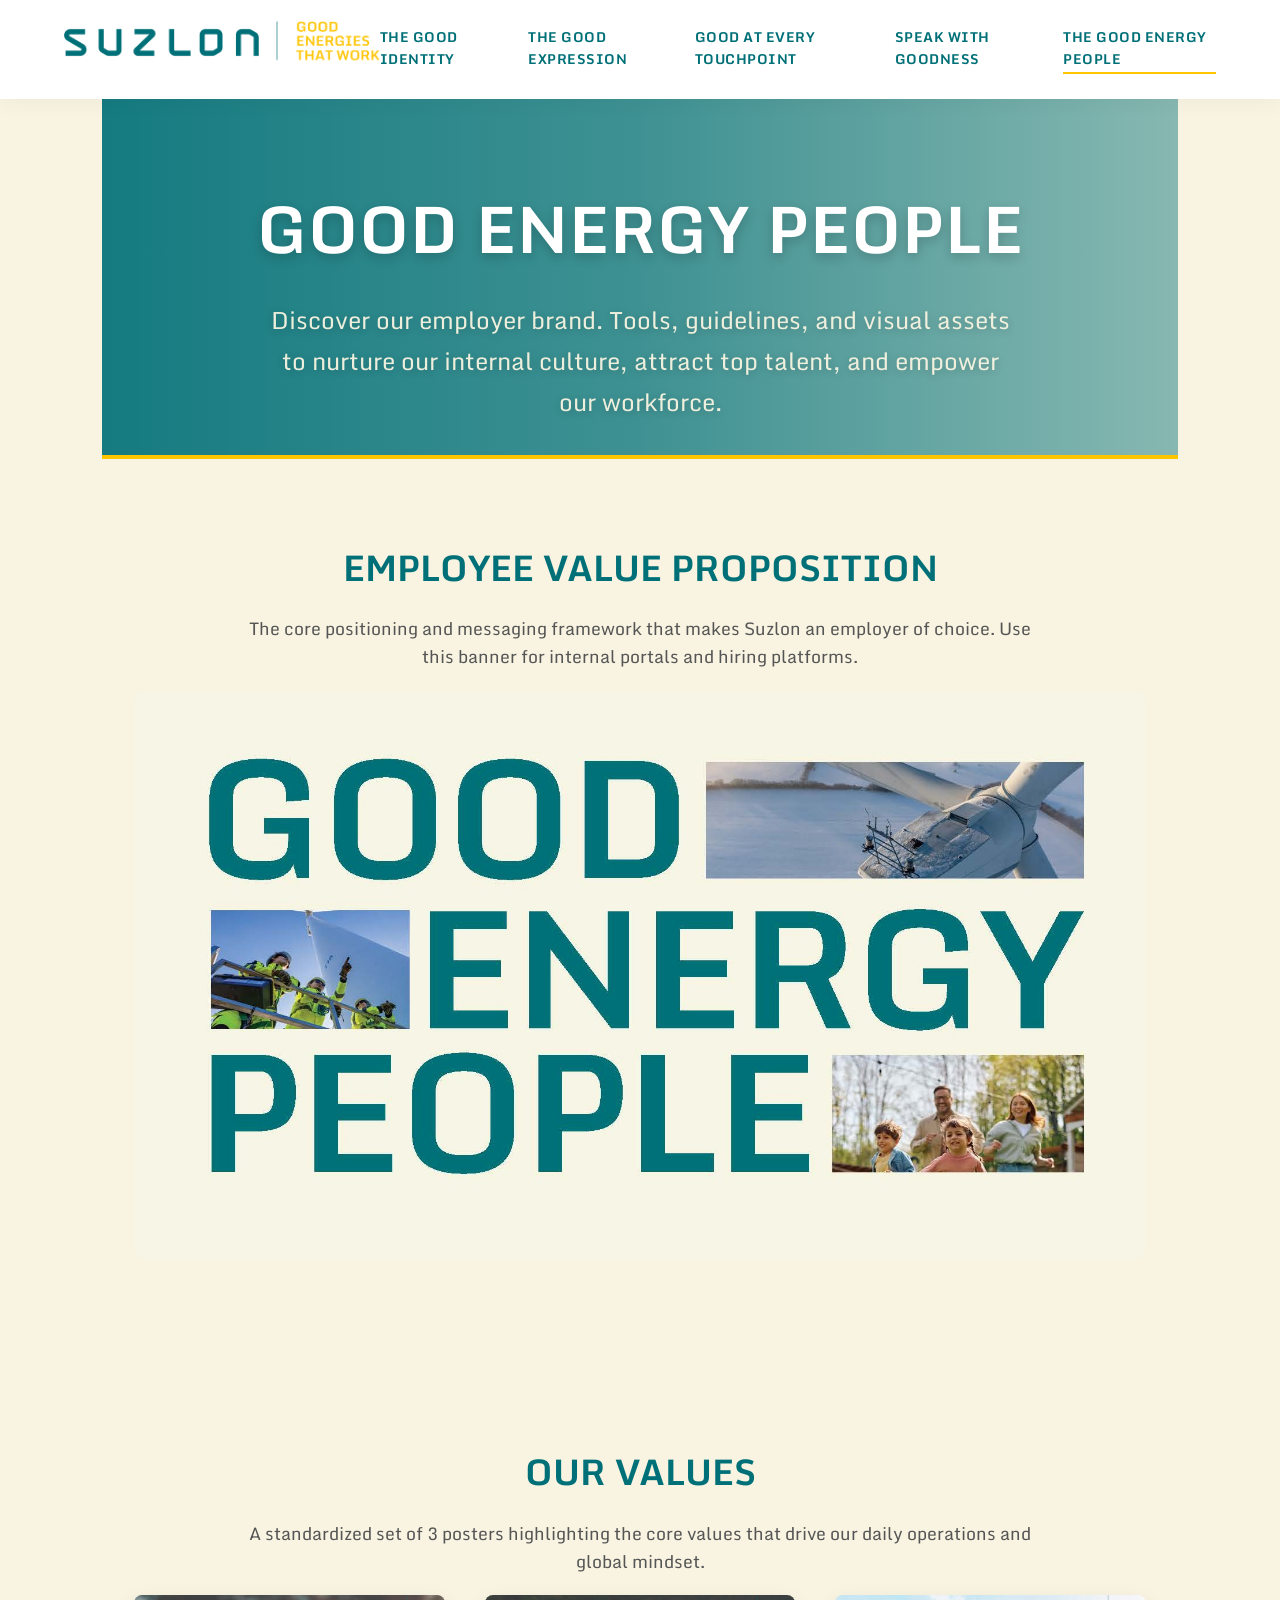
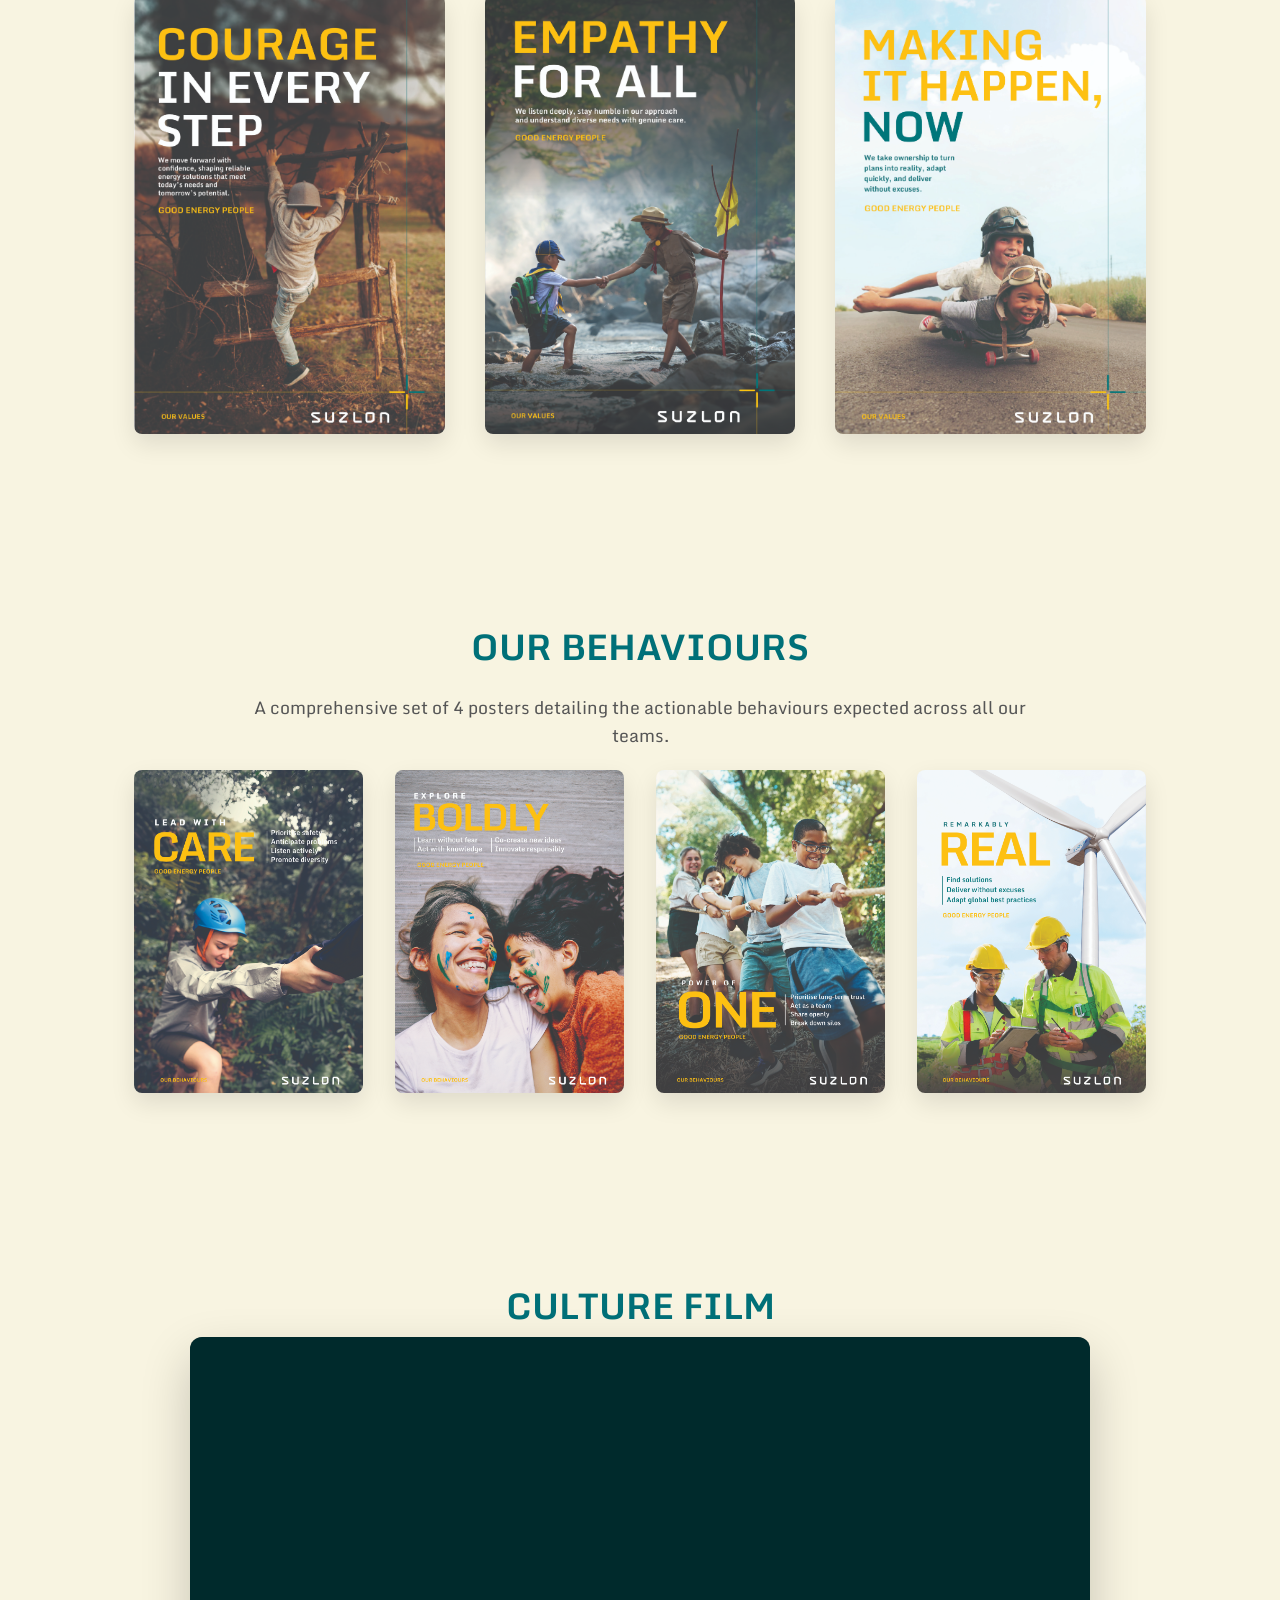
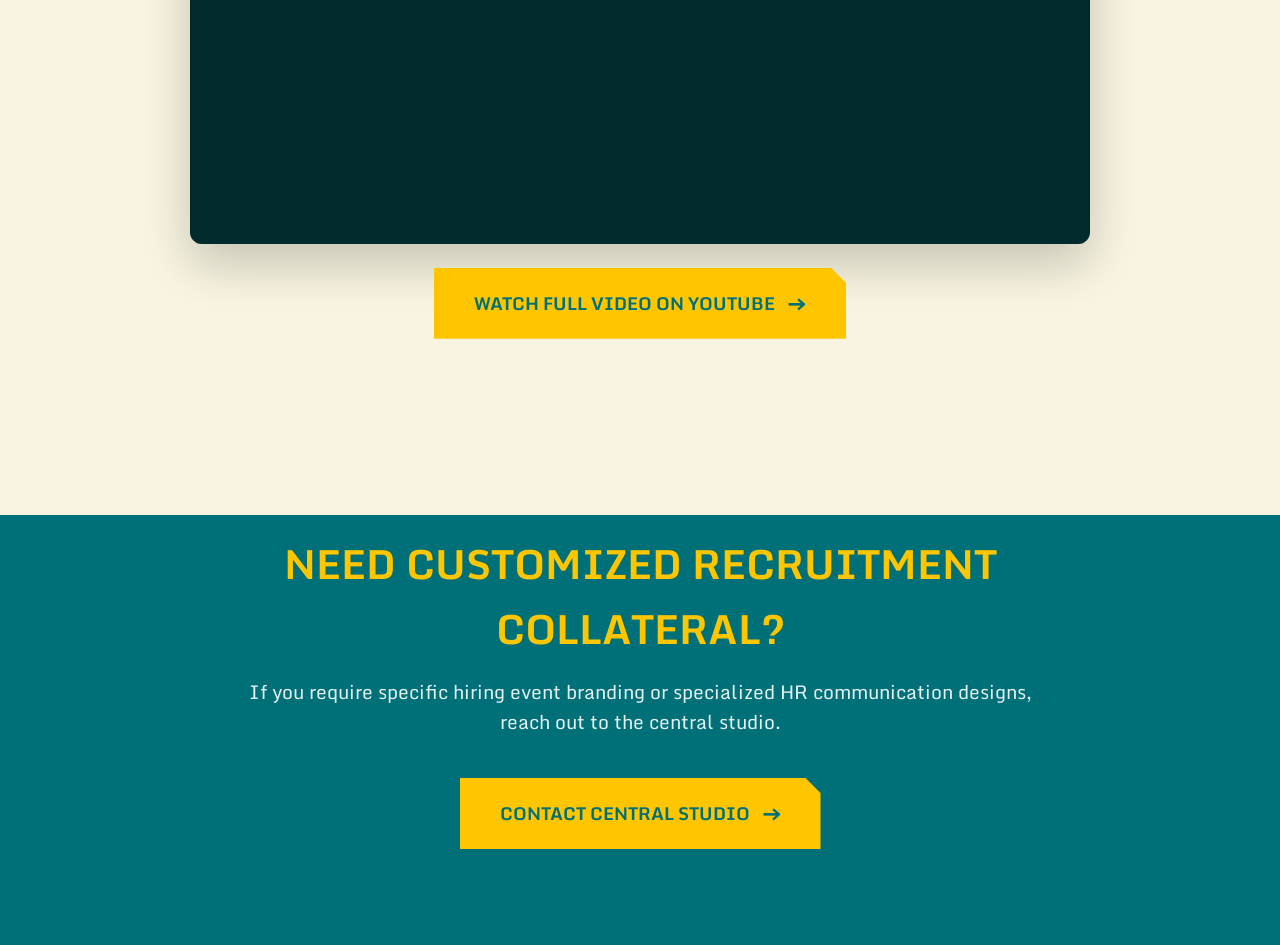
==== commit 4acd4eba: "update" ====
--- a/good-energy-people.html
+++ b/good-energy-people.html
@@ -221,11 +221,10 @@
     </nav>
     </header>
 
-    <main class="editorial-main">
+    <main class="editorial-main" style="margin-top: 0; padding-top: 0;">
         
-        <!-- Full-Width Page Hero -->
-        <section class="page-hero" style="padding: 4rem 2rem 2rem 2rem;">
-            <div class="page-hero-content">
+        <section class="page-hero" style="margin-top: 0; padding: 1.5rem 2rem 2rem 2rem;">
+            <div class="page-hero-content reveal">
                 <h1>Good energy people</h1>
                 <p>Discover our employer brand. Tools, guidelines, and visual assets to nurture our internal culture, attract top talent, and empower our workforce.</p>
             </div>
--- a/style.css
+++ b/style.css
@@ -2464,3 +2464,65 @@
     }
 }
 
+.search-results-dropdown {
+    position: absolute;
+    top: 65px; /* Adjust slightly if it overlaps your search box */
+    left: 0;
+    width: 100%;
+    background: #ffffff;
+    border-radius: 0 0 8px 8px;
+    box-shadow: 0 15px 35px rgba(0, 112, 120, 0.15);
+    border: 1px solid rgba(0, 112, 120, 0.1);
+    overflow: hidden;
+    display: none; 
+    z-index: 1000;
+    max-height: 350px;
+    overflow-y: auto;
+    text-align: left;
+}
+
+.search-results-dropdown.active {
+    display: block;
+    animation: slideDown 0.2s ease forwards;
+}
+
+.search-result-item {
+    padding: 12px 20px;
+    display: block;
+    text-decoration: none;
+    border-bottom: 1px solid #f0f0f0;
+    transition: background-color 0.2s ease;
+}
+
+.search-result-item:last-child {
+    border-bottom: none;
+}
+
+.search-result-item:hover {
+    background-color: rgba(0, 112, 120, 0.05);
+}
+
+.search-result-title {
+    color: #007078;
+    font-weight: 700;
+    font-size: 1rem;
+    margin-bottom: 4px;
+    display: block;
+}
+
+.search-result-desc {
+    color: #666;
+    font-size: 0.85rem;
+    display: block;
+}
+
+.no-results {
+    padding: 15px 20px;
+    color: #888;
+    font-size: 0.95rem;
+}
+
+@keyframes slideDown {
+    from { opacity: 0; transform: translateY(-10px); }
+    to { opacity: 1; transform: translateY(0); }
+}
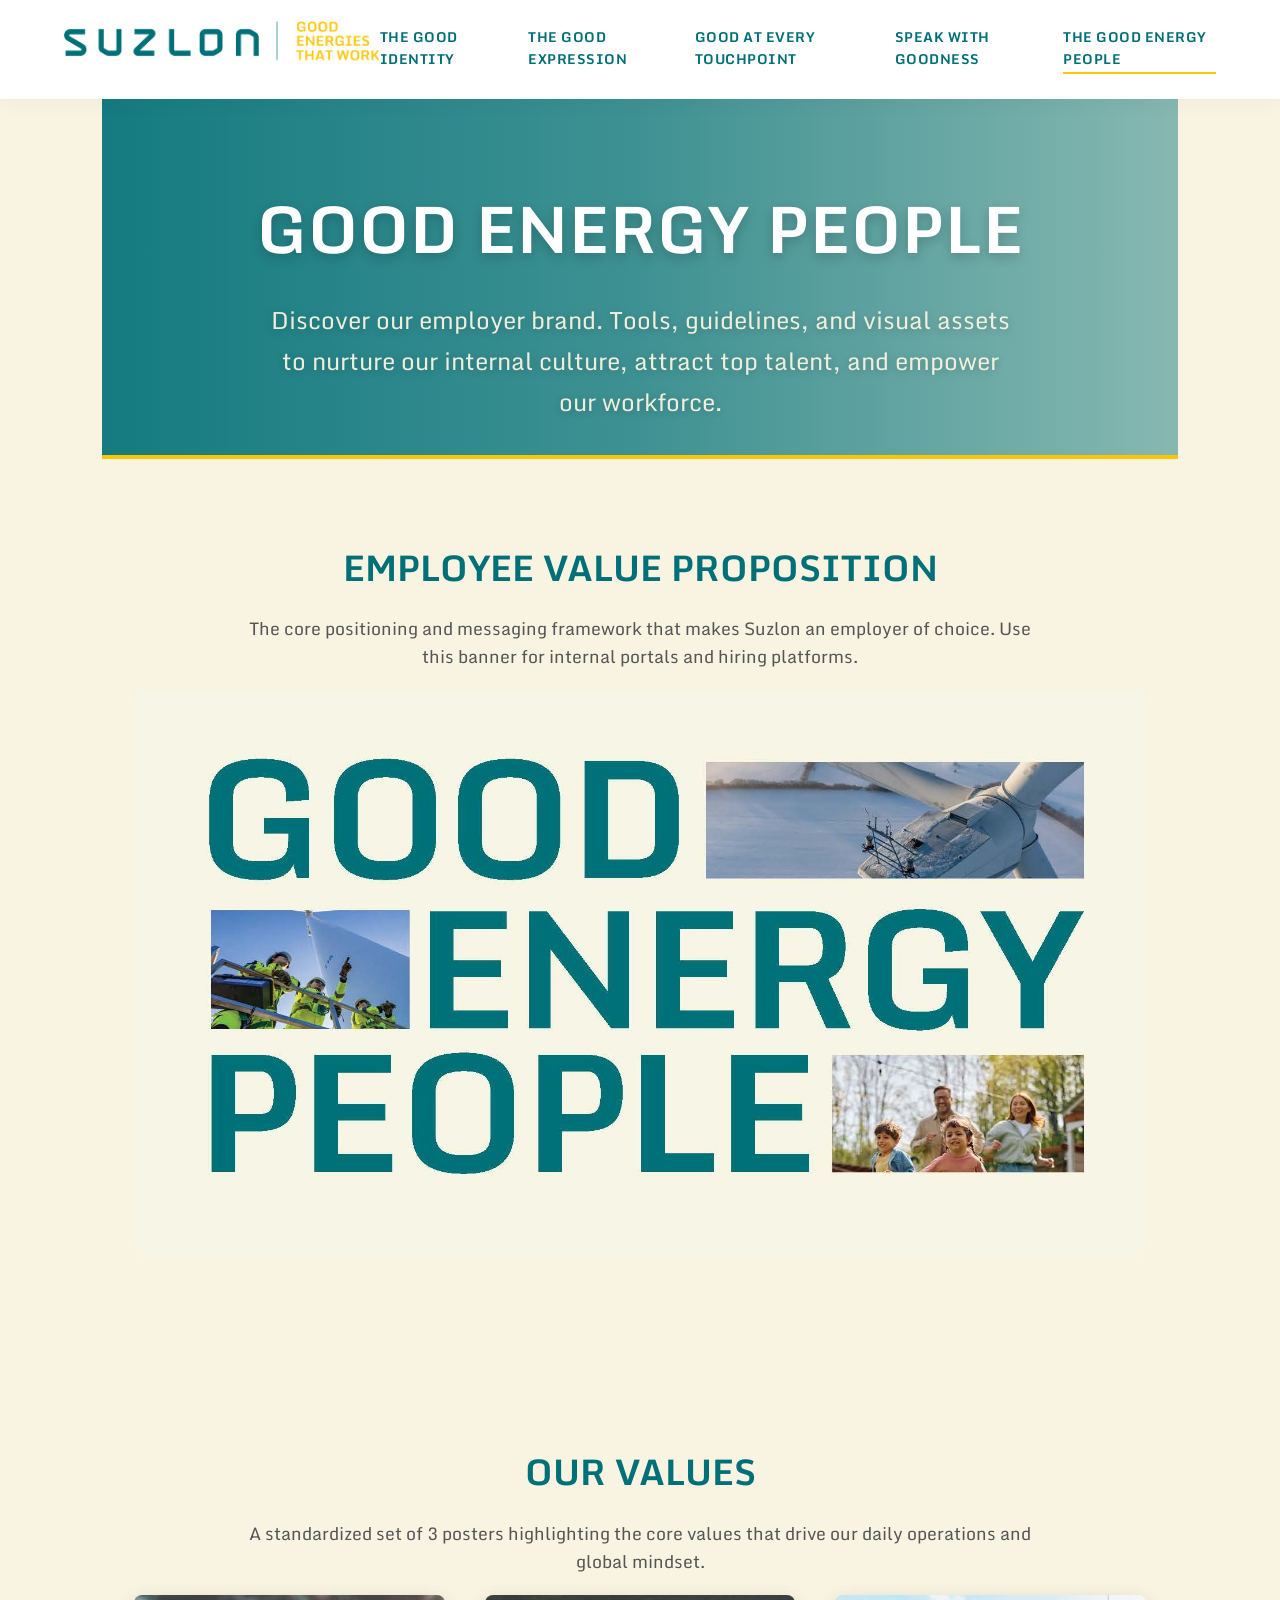
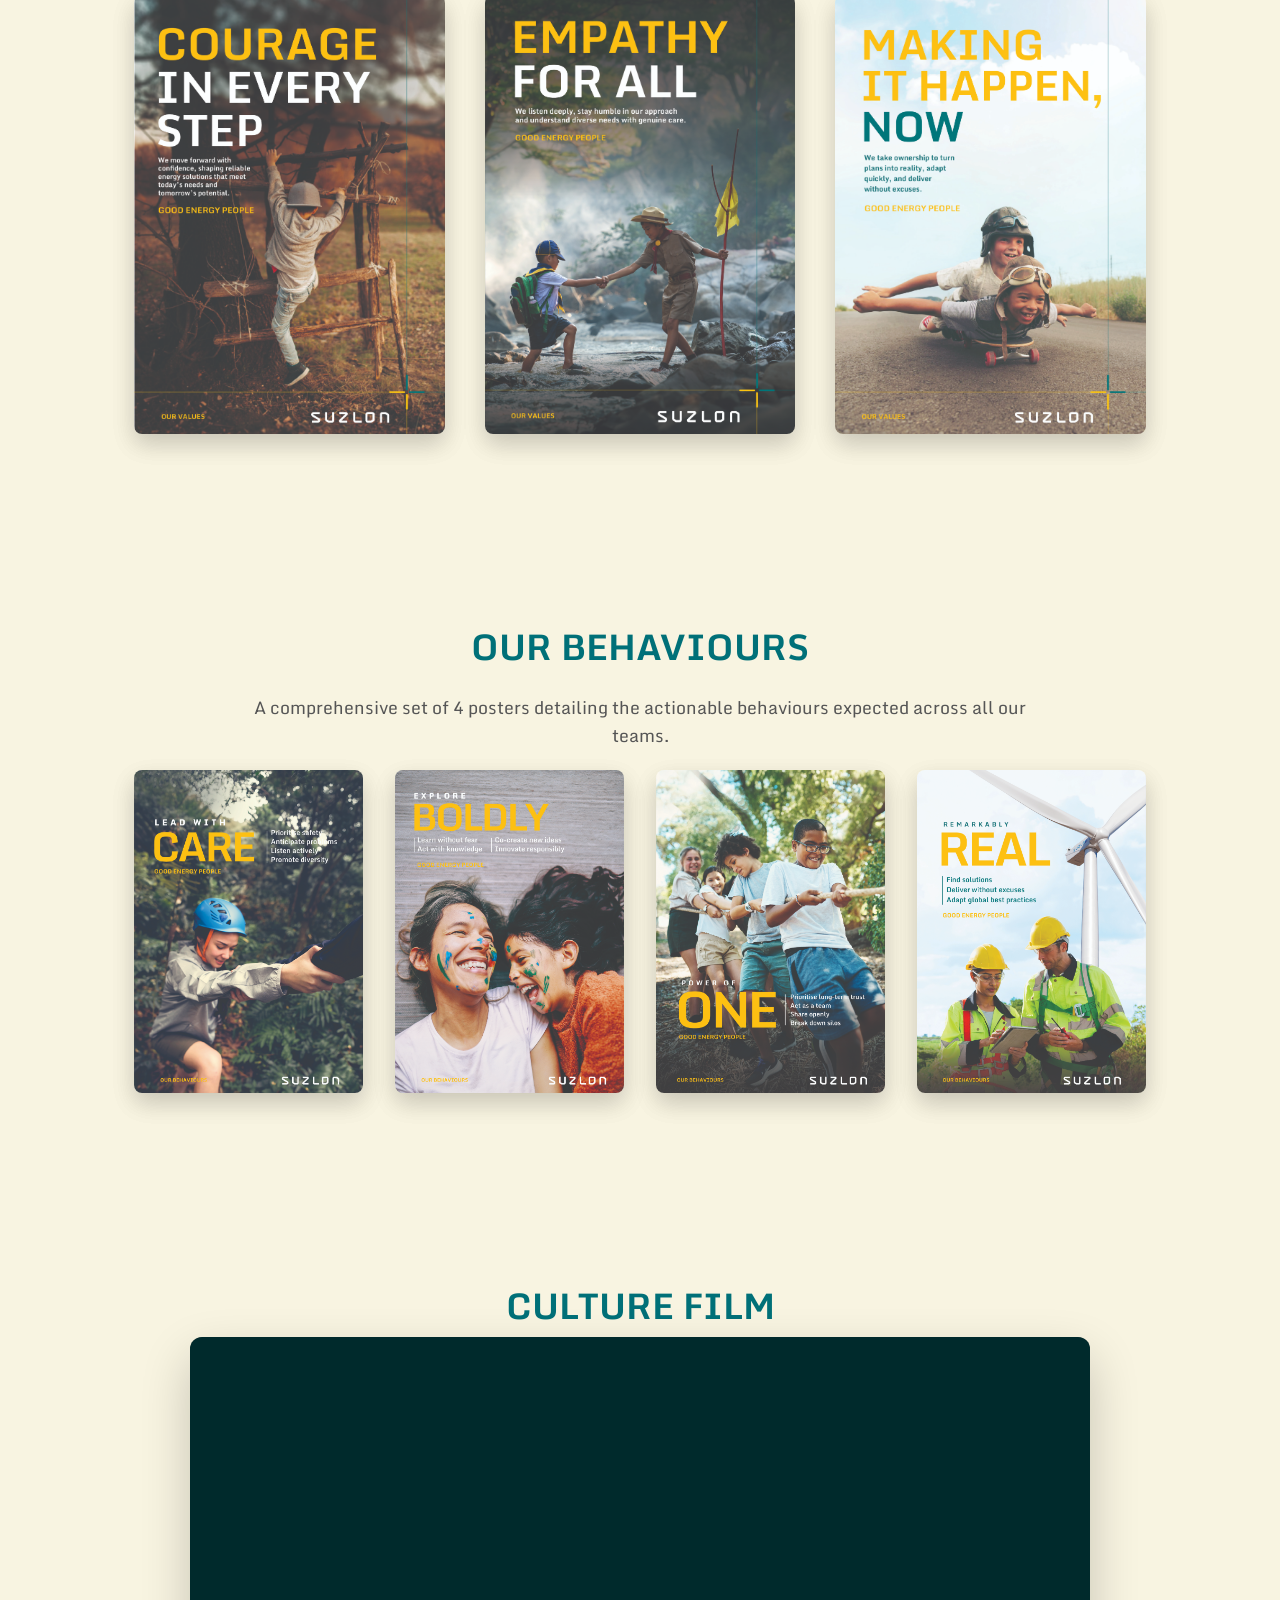
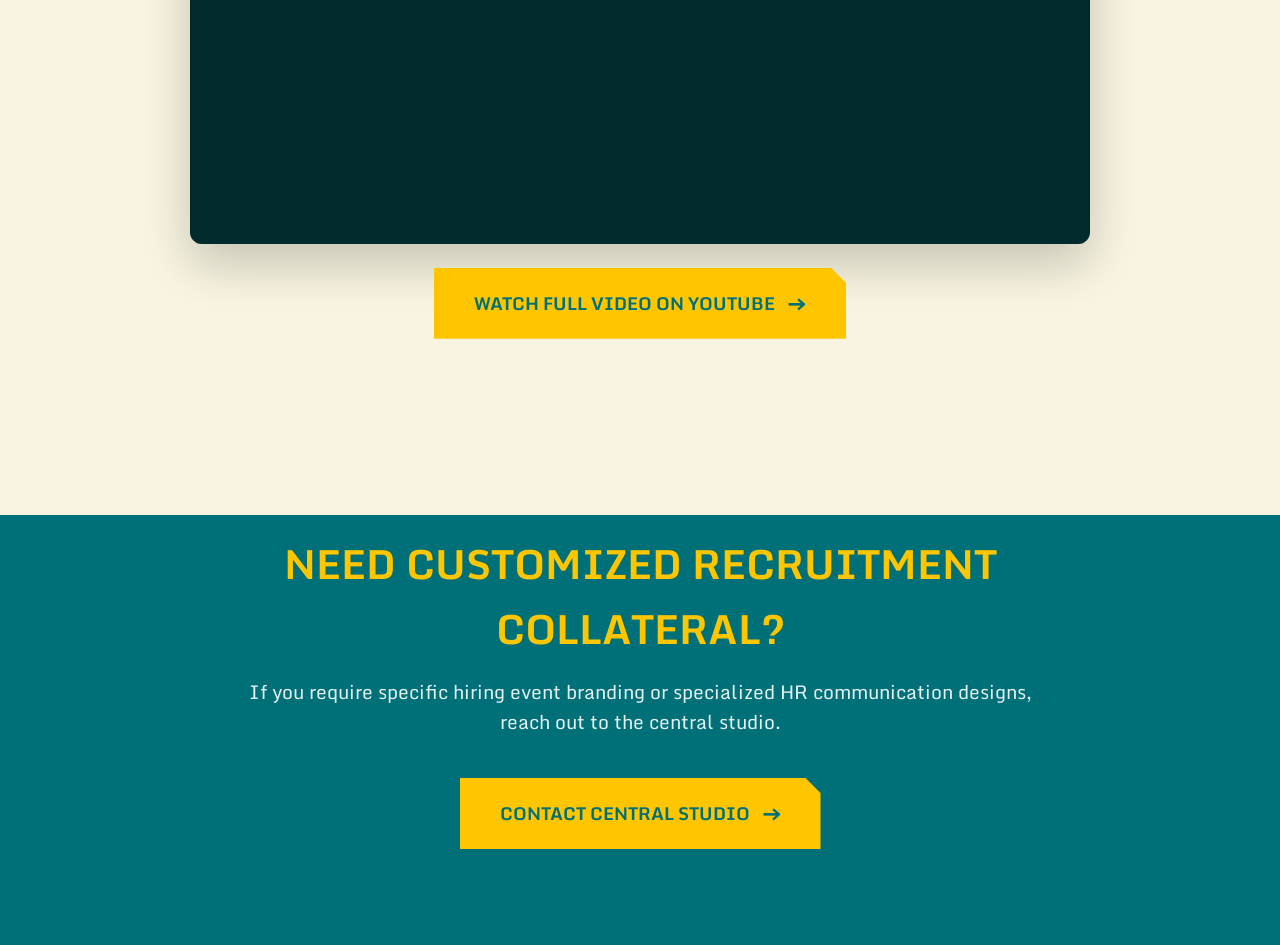
==== commit 84080914: "Implement flip card feature for poster items Added flip card functionality to poster items for enhan" ====
--- a/good-energy-people.html
+++ b/good-energy-people.html
@@ -174,6 +174,73 @@
             justify-content: center;
             margin-top: 0.5rem;
         }
+		
+		/* --- FLIP CARD STYLING --- */
+        .poster-item {
+            width: 100%;
+            aspect-ratio: 1 / 1.414; /* Standard Poster/A4 Ratio */
+            background-color: transparent;
+            perspective: 1000px; /* Gives the 3D depth effect */
+            cursor: pointer;
+        }
+
+        .flip-card-inner {
+            position: relative;
+            width: 100%;
+            height: 100%;
+            transition: transform 0.6s cubic-bezier(0.4, 0.2, 0.2, 1);
+            transform-style: preserve-3d;
+            border-radius: 8px;
+            box-shadow: 0 10px 25px rgba(0, 0, 0, 0.1);
+        }
+
+        .poster-item:hover .flip-card-inner {
+            transform: rotateY(180deg);
+            box-shadow: 0 15px 35px rgba(0, 112, 120, 0.2);
+        }
+
+        .flip-card-front, .flip-card-back {
+            position: absolute;
+            width: 100%;
+            height: 100%;
+            -webkit-backface-visibility: hidden; /* Safari */
+            backface-visibility: hidden;
+            border-radius: 8px;
+            overflow: hidden;
+        }
+
+        .flip-card-front {
+            background-size: cover;
+            background-position: center;
+            background-color: #eef2f1;
+        }
+
+        .flip-card-back {
+            background-color: #007078; /* Ever Teal background */
+            color: white;
+            transform: rotateY(180deg);
+            display: flex;
+            flex-direction: column;
+            justify-content: center;
+            align-items: center;
+            padding: 2rem;
+            text-align: center;
+        }
+
+        .flip-card-back h3 {
+            color: #FFC627; /* Prime Yellow */
+            font-size: 1.5rem;
+            margin-bottom: 1rem;
+            font-weight: 700;
+        }
+
+        .flip-card-back p {
+            font-size: 0.95rem;
+            line-height: 1.5;
+            color: #ffffff;
+            margin: 0;
+        }
+        /* ------------------------- */
 
         /* MOBILE RESPONSIVENESS */
         @media (max-width: 900px) {
@@ -243,31 +310,95 @@
                
             </section>
 
-            <!-- 2. Values - 3 Posters -->
-            <section>
+           <section>
                 <div class="section-header">
                     <h2>Our Values</h2>
                     <p>A standardized set of 3 posters highlighting the core values that drive our daily operations and global mindset.</p>
                 </div>
-               <div class="grid-3-cols">
-    <div class="poster-item" style="background-image: url('Homepage%20Images/Courage.jpg');"></div>
-    <div class="poster-item" style="background-image: url('Homepage%20Images/Empathy.jpg');"></div>
-    <div class="poster-item" style="background-image: url('Homepage%20Images/Making%20it%20happen.jpg');"></div>
-</div>
-
+                
+                <div class="grid-3-cols">
+                    
+                    <div class="poster-item">
+                        <div class="flip-card-inner">
+                            <div class="flip-card-front" style="background-image: url('Homepage%20Images/Courage.jpg');"></div>
+                            <div class="flip-card-back">
+                                <h3>Courage In Every Step</h3>
+                                <p>We act bravely, challenge the status quo, and boldly lead the way toward a sustainable future.</p>
+                            </div>
+                        </div>
+                    </div>
+
+                    <div class="poster-item">
+                        <div class="flip-card-inner">
+                            <div class="flip-card-front" style="background-image: url('Homepage%20Images/Empathy.jpg');"></div>
+                            <div class="flip-card-back">
+                                <h3>Empathy For All</h3>
+                                <p>We listen, understand, and care for our people, our communities, and the planet we share.</p>
+                            </div>
+                        </div>
+                    </div>
+
+                    <div class="poster-item">
+                        <div class="flip-card-inner">
+                            <div class="flip-card-front" style="background-image: url('Homepage%20Images/Making%20it%20happen.jpg');"></div>
+                            <div class="flip-card-back">
+                                <h3>Making it happen Now</h3>
+                                <p>We are driven by action and accountability, turning visionary ideas into impactful realities.</p>
+                            </div>
+                        </div>
+                    </div>
+
+                </div>
             </section>
 
-            <!-- 3. Behaviours & Principles - 4 Posters -->
             <section>
                 <div class="section-header">
                     <h2>Our Behaviours</h2>
                     <p>A comprehensive set of 4 posters detailing the actionable behaviours expected across all our teams.</p>
                 </div>
+                
                 <div class="grid-4-cols">
-                    <div class="poster-item" style="background-image: url('Homepage Images/care.jpg');"></div>
-                    <div class="poster-item" style="background-image: url('Homepage Images/boldly.jpg');"></div>
-                    <div class="poster-item" style="background-image: url('Homepage Images/One.jpg');"></div>
-                    <div class="poster-item" style="background-image: url('Homepage Images/Real.jpg');"></div>
+                    
+                    <div class="poster-item">
+                        <div class="flip-card-inner">
+                            <div class="flip-card-front" style="background-image: url('Homepage Images/care.jpg');"></div>
+                            <div class="flip-card-back">
+                                <h3>Lead With Care</h3>
+                                <p>We nurture an environment of safety, respect, and well-being for everyone.</p>
+                            </div>
+                        </div>
+                    </div>
+
+                    <div class="poster-item">
+                        <div class="flip-card-inner">
+                            <div class="flip-card-front" style="background-image: url('Homepage Images/boldly.jpg');"></div>
+                            <div class="flip-card-back">
+                                <h3>Explore Boldly</h3>
+                                <p>We step out of our comfort zones to innovate and embrace new challenges.</p>
+                            </div>
+                        </div>
+                    </div>
+
+                    <div class="poster-item">
+                        <div class="flip-card-inner">
+                            <div class="flip-card-front" style="background-image: url('Homepage Images/One.jpg');"></div>
+                            <div class="flip-card-back">
+                                <h3>Power of One</h3>
+                                <p>We collaborate seamlessly across teams and borders as one unified Suzlon.</p>
+                            </div>
+                        </div>
+                    </div>
+
+                    <div class="poster-item">
+                        <div class="flip-card-inner">
+                            <div class="flip-card-front" style="background-image: url('Homepage Images/Real.jpg');"></div>
+                            <div class="flip-card-back">
+                                <h3>Remarkably Real</h3>
+                                <p>We act with authenticity, transparency, and uncompromising integrity in all we do.</p>
+                            </div>
+                        </div>
+                    </div>
+
                 </div>
             </section>
 
@@ -320,4 +451,4 @@
     </footer>
 
 </body>
-</html>+</html>
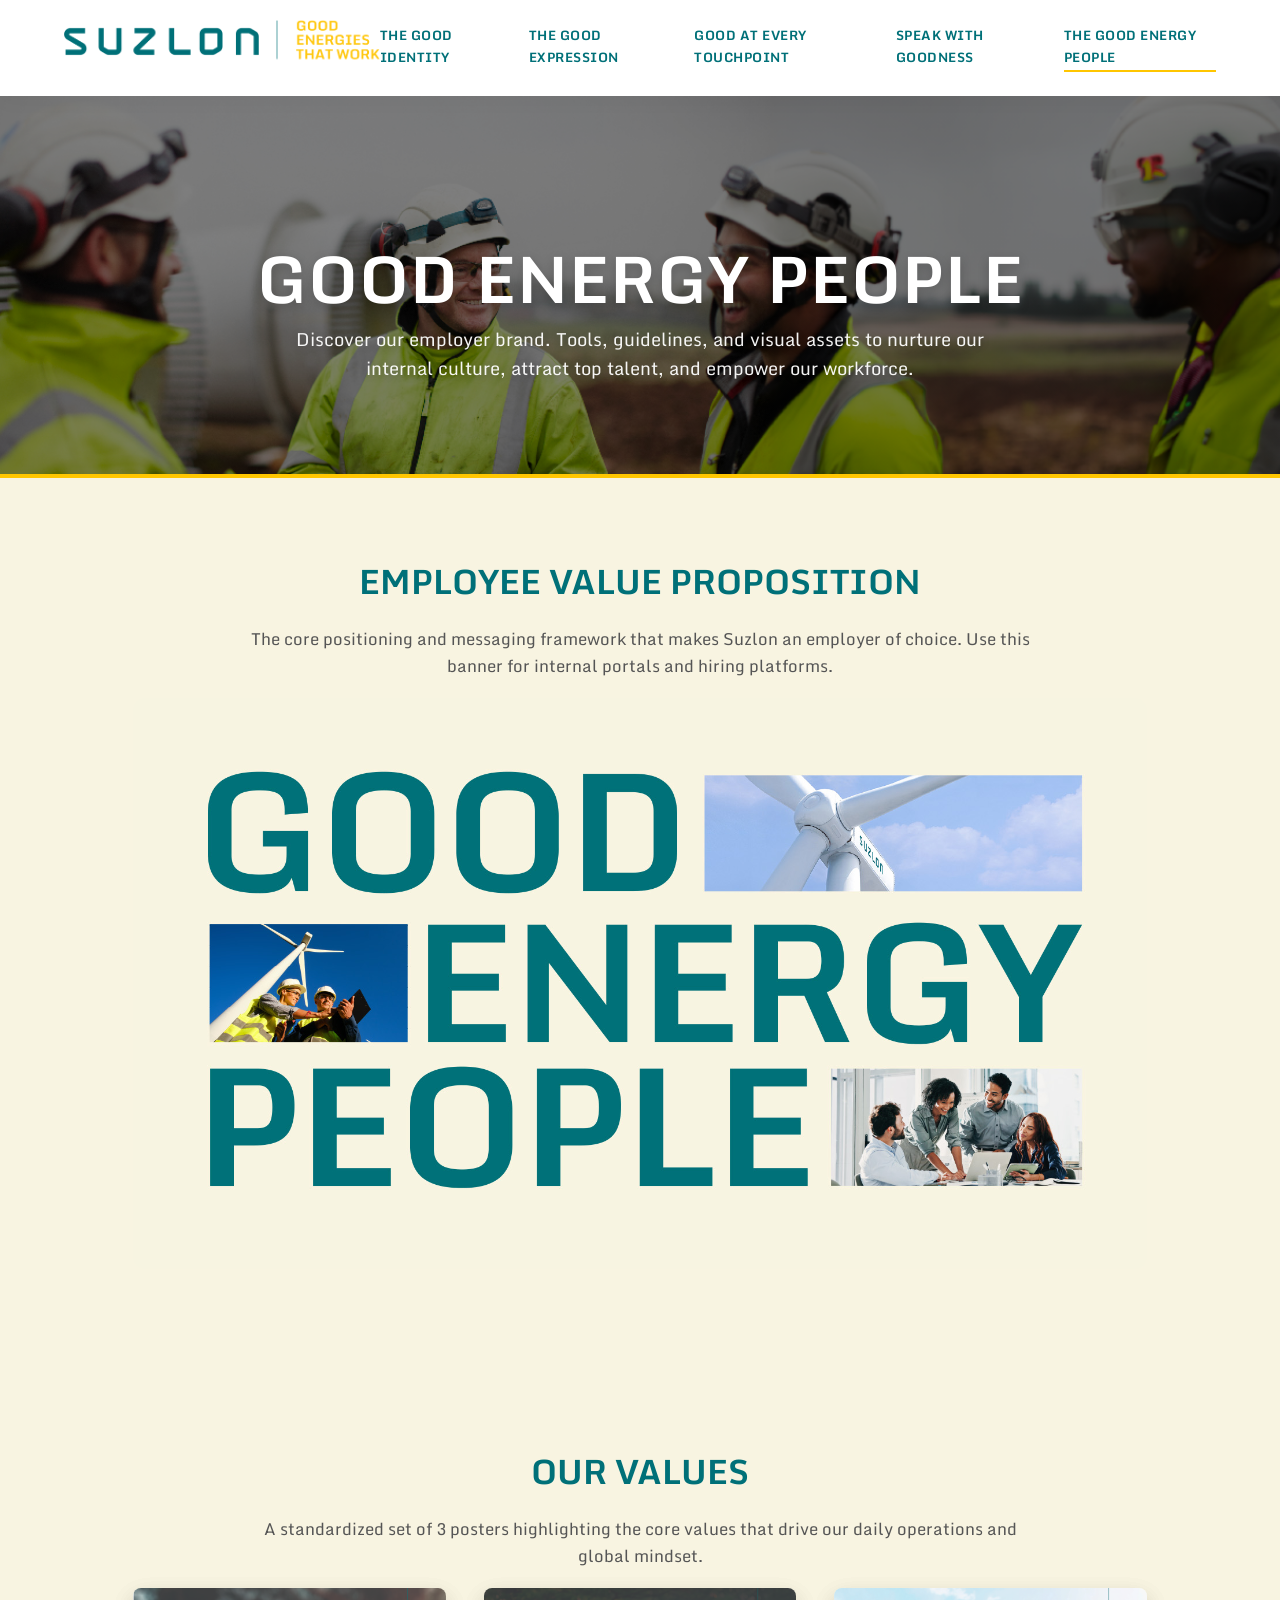
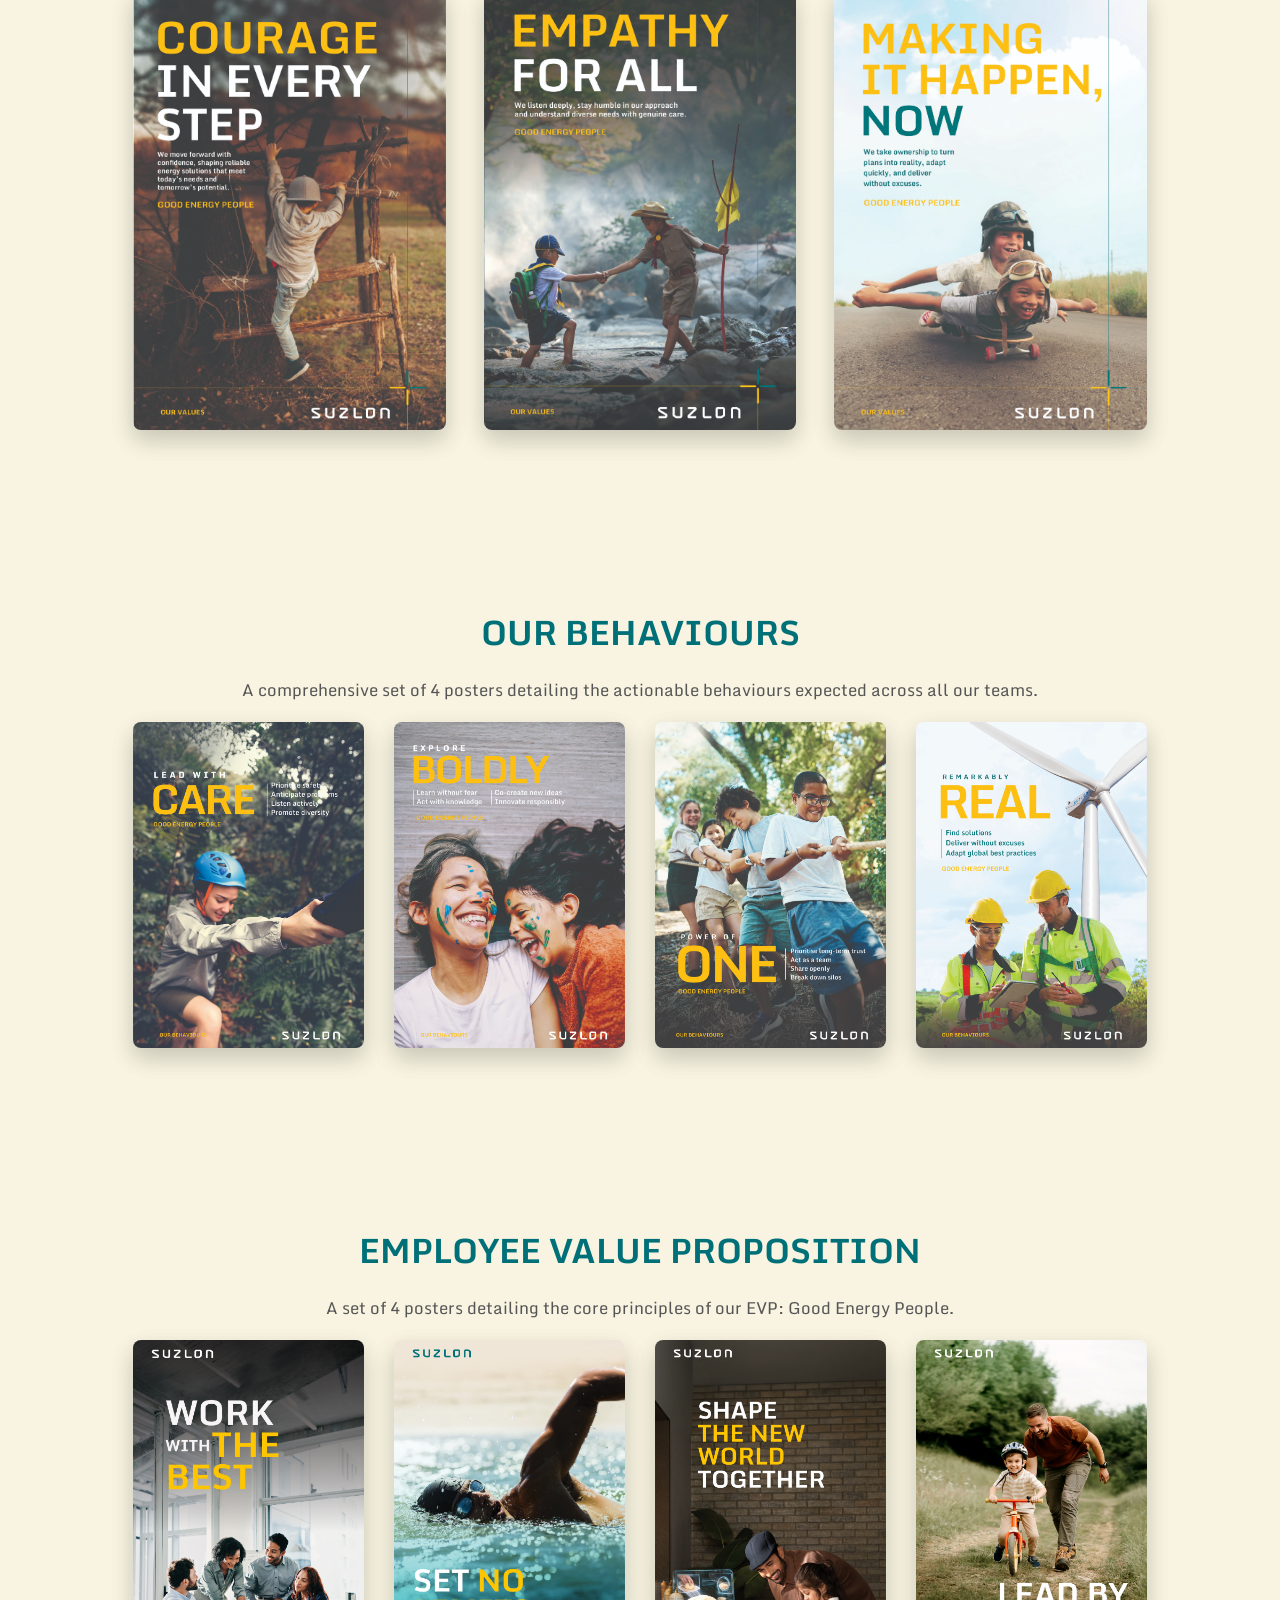
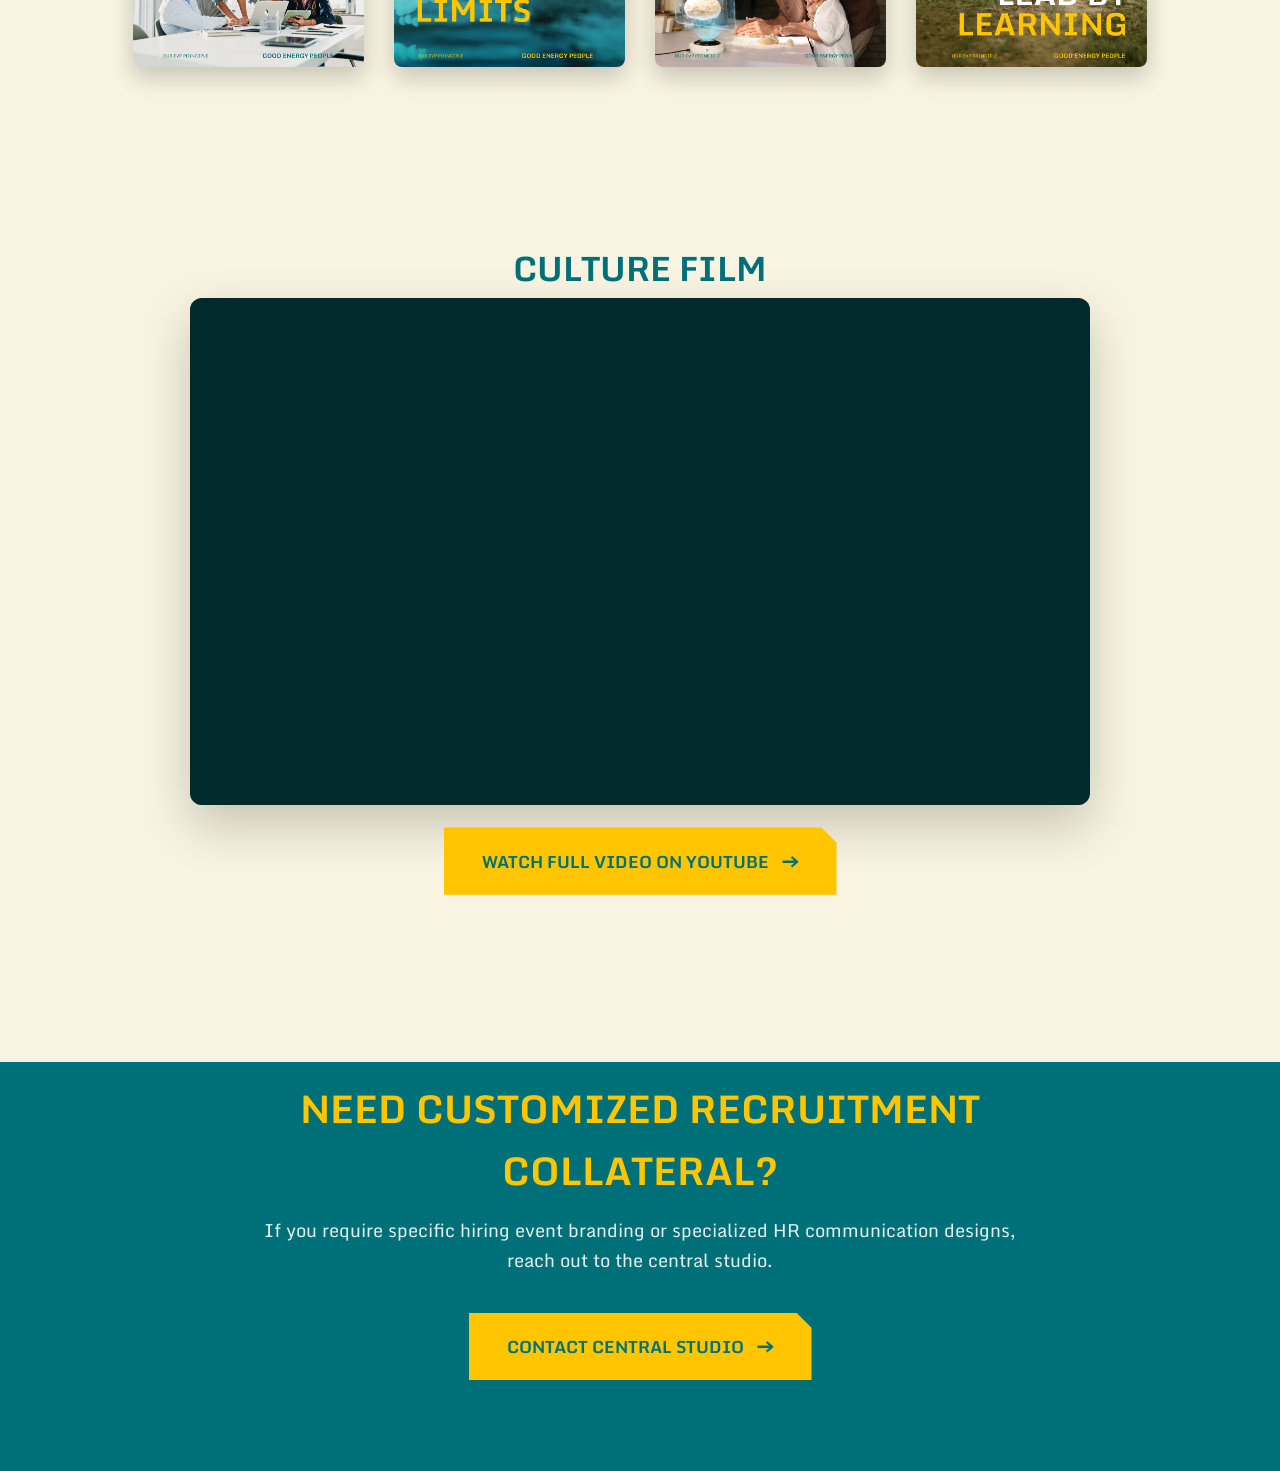
==== commit db94361a: "Revise Good Energy People page layout and styles Updated the HTML structure and styles for the Good " ====
--- a/good-energy-people.html
+++ b/good-energy-people.html
@@ -290,12 +290,14 @@
 
     <main class="editorial-main" style="margin-top: 0; padding-top: 0;">
         
-        <section class="page-hero" style="margin-top: 0; padding: 1.5rem 2rem 2rem 2rem;">
-            <div class="page-hero-content reveal">
-                <h1>Good energy people</h1>
-                <p>Discover our employer brand. Tools, guidelines, and visual assets to nurture our internal culture, attract top talent, and empower our workforce.</p>
-            </div>
-        </section>
+<section class="page-hero" style="margin-top: 0; padding: 6rem 8%; background: linear-gradient(rgba(0, 0, 0, 0.5), rgba(0, 0, 0, 0.5)), url('Homepage Images/Good energy people.png'); background-size: cover; background-position: center; background-repeat: no-repeat; width: 100vw; position: relative; left: 50%; right: 50%; margin-left: -50vw; margin-right: -50vw; box-sizing: border-box;">
+    
+    <div class="page-hero-content reveal" style="text-align: centre; margin: 0; max-width: 1200px;">
+        <h1 style="margin-bottom: 0.5rem; line-height: 1.2; color: #ffffff;">Good energy people</h1>
+        <p style="margin-top: 0; font-size: 1.2rem; line-height: 1.6; color: #ffffff;">Discover our employer brand. Tools, guidelines, and visual assets to nurture our internal culture, attract top talent, and empower our workforce.</p>
+    </div>
+    
+</section>
 
         <!-- Landing Page Showcase Container -->
         <div class="showcase-container">
@@ -323,7 +325,12 @@
                             <div class="flip-card-front" style="background-image: url('Homepage%20Images/Courage.jpg');"></div>
                             <div class="flip-card-back">
                                 <h3>Courage In Every Step</h3>
-                                <p>We act bravely, challenge the status quo, and boldly lead the way toward a sustainable future.</p>
+                                <p>We bring courage to every decision and step; innovating, leading
+change, and pioneering new paths, even when it's tough. This courage
+shows up in how we innovate: by questioning existing systems, taking
+responsibility for new ideas, and committing to make them work in the
+real world. We keep moving forward with confidence, shaping reliable
+energy solutions that meet today's needs and tomorrow's potential.</p>
                             </div>
                         </div>
                     </div>
@@ -333,7 +340,12 @@
                             <div class="flip-card-front" style="background-image: url('Homepage%20Images/Empathy.jpg');"></div>
                             <div class="flip-card-back">
                                 <h3>Empathy For All</h3>
-                                <p>We listen, understand, and care for our people, our communities, and the planet we share.</p>
+                                <p>We listen deeply, stay humble in our approach, and understand diverse
+needs with genuine care. This empathy builds strong, lasting relationships
+beyond contracts, strengthens self-reliance in communities, and supports
+our teams in doing their best work. By valuing people and partnerships as a
+core strength, we ensure our progress lifts others while delivering
+uninterrupted outcomes.</p>
                             </div>
                         </div>
                     </div>
@@ -343,7 +355,10 @@
                             <div class="flip-card-front" style="background-image: url('Homepage%20Images/Making%20it%20happen.jpg');"></div>
                             <div class="flip-card-back">
                                 <h3>Making it happen Now</h3>
-                                <p>We are driven by action and accountability, turning visionary ideas into impactful realities.</p>
+                                <p>We take ownership to turn plans into reality, handling the details so our
+partners can focus on their growth. It's about being dependable, adapting
+quickly, and delivering without excuses. This commitment builds trust
+and keeps progress uninterrupted, for us and everyone we serve.</p>
                             </div>
                         </div>
                     </div>
@@ -395,6 +410,61 @@
                             <div class="flip-card-back">
                                 <h3>Remarkably Real</h3>
                                 <p>We act with authenticity, transparency, and uncompromising integrity in all we do.</p>
+                            </div>
+                        </div>
+                    </div>
+
+                </div>
+            </section>
+			<!-- 3.5 Employee Value Proposition Posters -->
+            <section>
+                <div class="section-header">
+                    <h2>Employee Value Proposition</h2>
+                    <p>A set of 4 posters detailing the core principles of our EVP: Good Energy People.</p>
+                </div>
+                
+                <div class="grid-4-cols">
+                    
+                    <!-- EVP 1 -->
+                    <div class="poster-item">
+                        <div class="flip-card-inner">
+                            <div class="flip-card-front" style="background-image: url('Homepage Images/WorkWithTheBest.jpg');"></div>
+                            <div class="flip-card-back">
+                                <h3>Work with the best</h3>
+                                <p>Join a team of industry pioneers and experts. We surround ourselves with top talent to continuously elevate our standards and deliver unmatched green energy solutions.</p>
+                            </div>
+                        </div>
+                    </div>
+
+                    <!-- EVP 2 -->
+                    <div class="poster-item">
+                        <div class="flip-card-inner">
+                            <div class="flip-card-front" style="background-image: url('Homepage Images/SetNoLimits.jpg');"></div>
+                            <div class="flip-card-back">
+                                <h3>Set no limits</h3>
+                                <p>We empower our people to think bigger. Whether it's innovating new turbine technologies or optimizing grid controls, we remove barriers so your potential is limitless.</p>
+                            </div>
+                        </div>
+                    </div>
+
+                    <!-- EVP 3 -->
+                    <div class="poster-item">
+                        <div class="flip-card-inner">
+                            <div class="flip-card-front" style="background-image: url('Homepage Images/ShapeTheNewWorldTogether.jpg');"></div>
+                            <div class="flip-card-back">
+                                <h3>Shape the new world, together</h3>
+                                <p>Every role at Suzlon contributes directly to the global energy transition. We collaborate across borders to build a sustainable, renewable future for generations to come.</p>
+                            </div>
+                        </div>
+                    </div>
+
+                    <!-- EVP 4 -->
+                    <div class="poster-item">
+                        <div class="flip-card-inner">
+                            <div class="flip-card-front" style="background-image: url('Homepage Images/LeadByLearning.jpg');"></div>
+                            <div class="flip-card-back">
+                                <h3>Lead by learning</h3>
+                                <p>The energy landscape evolves rapidly, and so do we. We foster a culture of continuous growth, curiosity, and upskilling to stay ahead of the curve.</p>
                             </div>
                         </div>
                     </div>
--- a/style.css
+++ b/style.css
@@ -1,4 +1,29 @@
+.editorial-main {
+    margin-top: 0 !important;
+    padding-top: 0 !important;
+}
+html {
+    font-size: 95% !important;
+}
 /* =========================================
+           SCROLL FIX OVERRIDE (AGGRESSIVE)
+           This completely disables any scroll-snapping 
+           or locked heights from your external CSS files 
+           across the entire page and forces smooth scrolling.
+        ========================================= */
+        html, body, main, .editorial-main, .showcase-container, section {
+            scroll-snap-type: none !important;
+            scroll-behavior: smooth !important;
+            height: auto !important;
+            max-height: none !important;
+            overflow-y: visible !important; /* Forces the scrollbar back to the main browser window */
+        }
+        * {
+            scroll-snap-align: none !important;
+            scroll-snap-stop: normal !important;
+        }
+        /* ========================================= */
+/* =========================================
 
    1. VARIABLES & GLOBAL STYLES
 
@@ -698,9 +723,9 @@
 
     position: relative;
 
-    background: linear-gradient(rgba(10, 25, 35, 0.75), rgba(5, 15, 25, 0.85)), url('Homepage Images/SUZLON IS EVOLVING.jpg') no-repeat center center/cover;
-
-background-attachment: fixed; /* Creates the smooth parallax scrolling effect */
+    background: url('Homepage Images/Evolving.jpg') no-repeat center center/cover;
+
+/*background-attachment: fixed;  Creates the smooth parallax scrolling effect */
 
     color: var(--white);
 
@@ -765,7 +790,7 @@
 
     line-height: 1.7;
 
-    color: #C0C8C5;
+    color: #FFFFFF;
 
     margin-bottom: 3rem;
 
@@ -803,11 +828,11 @@
 
 .evolving-text-group .history-desc {
 
-    font-size: 0.95rem;
+    font-size: 1rem;
 
     line-height: 1.7;
 
-    color: #B5C0BC;
+    color: #ffffff;
 
     margin-bottom: 1.25rem;
 
@@ -983,138 +1008,62 @@
 
 
 
-/* SECTION 3: The World is Changing (Beige Redesign) */
-
-.world-changing-modern {
-
-    background-color: var(--humble-beige);
-
-    padding: 100px 5%;
-
-    
-
-}
-
-
-
-.world-changing-modern .content-wrapper {
-
-    display: grid;
-
-    grid-template-columns: 1fr 1fr;
-
-    gap: 4rem;
-
+/* =========================================
+   FULL-WIDTH BANNER SECTION (SECTION 3)
+========================================= */
+.world-changing-fullwidth {
+    position: relative;
+    width: 100%;
+    min-height: 60vh; /* Takes up 60% of the screen height */
+    background-size: cover;
+    background-position: center;
+/*    background-attachment: fixed;  Creates a premium parallax scrolling effect */
+    display: flex;
     align-items: center;
-
-    max-width: 1400px;
-
-    margin: 0 auto;
-
-}
-
-
-
-.world-changing-modern h2 {
-
-    font-size: clamp(2.2rem, 3.5vw, 3.8rem);
-
-    line-height: 1.15;
-
+    justify-content: center;
+    padding: 6rem 2rem;
+    margin: 4rem 0;
+}
+
+.banner-overlay {
+    position: absolute;
+    top: 0;
+    left: 0;
+    right: 0;
+    bottom: 0;
+    background: rgba(0, 80, 85, 0.75); /* Dark Suzlon teal overlay */
+    z-index: 1;
+}
+
+.fullwidth-text-content {
+    position: relative;
+    z-index: 2;
+    max-width: 900px;
+    text-align: center;
+    color: #ffffff;
+}
+
+.fullwidth-text-content h2 {
+    font-size: clamp(2rem, 4vw, 3.2rem);
+    line-height: 1.2;
     margin-bottom: 2rem;
-
-    text-transform: uppercase;
-
-    display: flex;
-
-    flex-direction: column;
-
-    gap: 0.5rem;
-
-}
-
-
-
-.heading-green {
-
-    color: var(--emergent-green); 
-
-}
-
-
-
-.heading-yellow {
-
-    color: var(--prime-yellow); 
-
-    
-
-    display: inline-block;
-
-    width: fit-content;
-
-}
-
-
-
-.heading-green {
-
-    color: var(--green); 
-
-   
-
-    display: inline-block;
-
-    width: fit-content;
-
-}
-
-
-
-.world-changing-modern p {
-
+    font-weight: 700;
+}
+
+.fullwidth-text-content .heading-light {
+    color: #ffffff;
+}
+
+.fullwidth-text-content .heading-yellow {
+    color: #FFC627; /* Prime Yellow */
+}
+
+.fullwidth-text-content p {
     font-size: 1.15rem;
-
-    line-height: 1.8;
-
-    color: #4A4A4A; 
-
+    line-height: 1.6;
     margin-bottom: 1.5rem;
-
-}
-
-
-
-.world-changing-modern .image-content {
-
-    width: 100%;
-
-    height: 100%;
-
-    min-height: 450px;
-
-    position: relative;
-
-    box-shadow: 0 20px 40px rgba(0, 112, 120, 0.15); 
-
-}
-
-
-
-.world-changing-modern .image-content img {
-
-    width: 100%;
-
-    height: 100%;
-
-    object-fit: cover;
-
-    position: absolute;
-
-    top: 0;
-
-    left: 0;
-
+    color: #f4f7f6;
+    font-weight: 400;
 }
 
 
@@ -1932,7 +1881,7 @@
     font-size: clamp(2rem, 3.5vw, 3.5rem);
     line-height: 1.15;
     text-transform: uppercase;
-    margin-bottom: 2.5rem;
+    margin-bottom: 1rem;
     letter-spacing: 0.5px;
 }
 
@@ -1943,9 +1892,9 @@
 .boap-text .yellow-highlight-block {
     color: var(--prime-yellow);
     background-color: var(--ever-teal);
-    padding: 8px 20px;
+/*    padding: 8px 20px;*/
     display: inline-block;
-    margin-top: 10px;
+/*    margin-top: 10px;*/
 }
 
 /* Responsive adjustments for mobile and tablets */
@@ -2526,3 +2475,270 @@
     from { opacity: 0; transform: translateY(-10px); }
     to { opacity: 1; transform: translateY(0); }
 }
+
+/* =========================================
+   MANIFESTO CAROUSEL 
+========================================= */
+.manifesto-carousel {
+    position: relative;
+    width: 100%;
+    height: 45rem; /* Unified height for all 3 slides */
+    overflow: hidden;
+    margin-top: 4rem;
+    background-color: #f4f7f6; /* Fallback background */
+}
+
+.carousel-track {
+    display: flex;
+    height: 100%;
+    width: 100%;
+    transition: transform 0.6s cubic-bezier(0.25, 1, 0.5, 1);
+}
+
+.carousel-slide {
+    min-width: 100%;
+    height: 100%;
+    display: flex;
+    align-items: center;
+    position: relative;
+    box-sizing: border-box;
+}
+
+/* Navigation Arrows */
+.carousel-btn {
+    position: absolute;
+    top: 50%;
+    transform: translateY(-50%);
+    background: rgba(0, 112, 120, 0.7); /* Teal */
+    color: white;
+    border: none;
+    width: 50px;
+    height: 50px;
+    border-radius: 50%;
+    font-size: 1.5rem;
+    cursor: pointer;
+    z-index: 10;
+    display: flex;
+    align-items: center;
+    justify-content: center;
+    transition: background 0.3s;
+}
+
+.carousel-btn:hover { 
+    background: rgba(0, 112, 120, 1); 
+}
+
+.prev-btn { left: 2rem; }
+.next-btn { right: 2rem; }
+
+/* Navigation Dots */
+.carousel-dots {
+    position: absolute;
+    bottom: 2rem;
+    left: 50%;
+    transform: translateX(-50%);
+    display: flex;
+    gap: 10px;
+    z-index: 10;
+}
+
+.dot {
+    width: 12px;
+    height: 12px;
+    border-radius: 50%;
+    background: rgba(255, 255, 255, 0.5);
+    border: 2px solid #007078; /* Teal border */
+    cursor: pointer;
+    transition: background 0.3s;
+}
+
+.dot.active { 
+    background: #007078; 
+}
+/* =========================================
+   SECTION 10: BRAND ON A PAGE (BOAP)
+========================================= */
+.boap-framework {
+    width: 100%;
+    font-family: 'Monda', sans-serif;
+    color: #007078; /* Default Teal text for light sections */
+}
+.boap-container {
+    width: 100%;
+    max-width: 1200px;
+    margin: 0 auto;
+    padding: 3rem 2rem;
+    box-sizing: border-box;
+}
+.boap-grid-row {
+    display: flex;
+    flex-wrap: wrap;
+    gap: 2rem;
+}
+.boap-label {
+    flex: 0 0 200px;
+    font-weight: 700;
+    font-size: 1.1rem;
+    display: flex;
+    align-items: flex-start;
+    gap: 10px;
+    letter-spacing: 1px;
+}
+.boap-content {
+    flex: 1;
+    min-width: 300px;
+}
+
+/* Backgrounds & Text Colors */
+.boap-row-light { background-color: #F8F7F2; border-top: 4px solid #FFC600; }
+.boap-row-yellow { background-color: #FFC600; color: #007078; }
+.boap-row-teal { background-color: #007078; color: #ffffff; padding-bottom: 4rem; }
+.text-yellow { color: #FFC600; }
+.text-white { color: #ffffff; }
+
+/* Number Circles */
+.circle-num {
+    display: inline-flex;
+    align-items: center;
+    justify-content: center;
+    width: 24px;
+    height: 24px;
+    border-radius: 50%;
+    font-size: 0.85rem;
+    font-weight: 700;
+}
+.circle-num.teal-bg { background-color: #007078; color: #ffffff; }
+.circle-num.yellow-bg { background-color: #FFC600; color: #007078; }
+.circle-num.small { width: 20px; height: 20px; font-size: 0.7rem; margin-right: 10px;}
+
+/* Section 1 & 2 Specifics */
+.border-bottom {
+    border-bottom: 1px solid rgba(0, 112, 120, 0.2);
+    padding-bottom: 3rem;
+    margin-bottom: 3rem;
+}
+.purpose-text {
+    font-size: clamp(1.8rem, 3vw, 2.8rem);
+    font-weight: 700;
+    line-height: 1.2;
+    margin: 0;
+}
+.ambition-text {
+    font-size: clamp(1.4rem, 2vw, 1.8rem);
+    font-weight: 500;
+    margin: 0 0 3rem 0;
+}
+
+/* 2A & 2B Points Grid */
+.points-flex-container {
+    display: flex;
+    flex-wrap: wrap;
+    gap: 3rem;
+}
+.points-block {
+    display: flex;
+    gap: 2rem;
+}
+.points-header {
+    width: 140px;
+    font-size: 0.9rem;
+}
+.small-num { font-weight: 700; font-size: 0.8rem; }
+.sub-text { font-size: 0.8rem; opacity: 0.8; font-weight: 400; display: block; margin-top: 5px;}
+.points-list {
+    display: flex;
+    gap: 2rem;
+    border-left: 2px solid rgba(0, 112, 120, 0.2);
+    padding-left: 1.5rem;
+}
+.points-list ul {
+    list-style: none;
+    padding: 0;
+    margin: 0;
+}
+.points-list li {
+    font-size: 0.85rem;
+    font-weight: 700;
+    margin-bottom: 1rem;
+    border-left: 2px solid #FFC600;
+    padding-left: 10px;
+    line-height: 1.2;
+}
+
+/* Values & Behaviours Grid */
+.values-grid, .behaviours-grid {
+    display: grid;
+    grid-template-columns: repeat(auto-fit, minmax(200px, 1fr));
+    gap: 1rem;
+    font-size: 1.4rem;
+    font-weight: 700;
+    line-height: 1.2;
+}
+.behaviours-grid { color: #FFC600; }
+
+/* Diagram for Propositions (Section 5 & 6) */
+.proposition-diagram {
+    display: flex;
+    flex-wrap: wrap;
+    gap: 2rem;
+    margin-top: 4rem;
+    position: relative;
+}
+.prop-box {
+    flex: 1;
+    min-width: 320px;
+    position: relative;
+}
+.prop-top {
+    display: flex;
+    margin-bottom: 3rem;
+    border: 2px solid #80B7BB; /* Light teal lines */
+    border-bottom: none;
+    border-right: none;
+    border-top-left-radius: 20px;
+    padding: 2rem 0 0 2rem;
+}
+.cvp-box .prop-top {
+    border: none;
+    border-left: 2px solid #80B7BB;
+    border-radius: 0;
+    padding-top: 0;
+}
+.prop-lists {
+    display: flex;
+    gap: 2rem;
+    font-size: 0.9rem;
+}
+.prop-lists ul {
+    list-style: none;
+    padding: 0;
+    margin: 0;
+}
+.prop-lists li {
+    margin-bottom: 0.5rem;
+    position: relative;
+    padding-left: 12px;
+}
+.prop-lists li::before {
+    content: "•";
+    position: absolute;
+    left: 0;
+    color: #ffffff;
+}
+.prop-bottom {
+    font-size: 0.9rem;
+    letter-spacing: 1px;
+}
+.prop-headline {
+    font-size: clamp(2rem, 3vw, 3rem);
+    margin: 0.5rem 0 0 0;
+    line-height: 1.1;
+}
+
+/* Mobile Adjustments */
+@media (max-width: 900px) {
+    .points-block { flex-direction: column; gap: 1rem; }
+    .points-list { border-left: none; padding-left: 0; border-top: 2px solid rgba(0, 112, 120, 0.2); padding-top: 1rem; }
+    .prop-top, .cvp-box .prop-top { border: none; padding: 0; margin-bottom: 2rem; }
+    .prop-lists { flex-direction: column; gap: 1rem; }
+}
--- a/Navpagescss.css
+++ b/Navpagescss.css
@@ -1,9 +1,10 @@
+
 /* =========================================
    SCROLL SNAPPING SETTINGS (Full-Screen Locks)
 ========================================= */
 html {
     scroll-snap-type: y mandatory;
-    scroll-padding-top: 70px; 
+/*    scroll-padding-top: 70px; */
     scroll-behavior: smooth;
 }
 
@@ -21,12 +22,6 @@
    FULL-SCREEN HERO HEADER (Centered & Parallax)
 ========================================= */
 .page-hero {
-    /* Multi-layered background: Left-to-right gradient overlay + Background Image */
-    background: linear-gradient(90deg, rgba(0, 112, 120, 0.95) 0%, rgba(0, 112, 120, 0.75) 50%, rgba(0, 112, 120, 0.4) 100%), 
-                url('Homepage Images/Homepage Images/Main Banner.jpg');
-    
-    /* Parallax Background Implementation */
-    background-attachment: fixed;
     background-size: cover;
     background-position: center;
     background-repeat: no-repeat;
@@ -36,21 +31,25 @@
     /* Forces the section to take up the full height of the viewport */
     height: 40vh; 
     min-height: 40vh;
-    
-    /* Centers content perfectly in the middle of the screen */
+ 
+    /* Layout: Left-aligned to match the design */
     display: flex;
     flex-direction: column;
     justify-content: center;
     align-items: center; 
     text-align: center; 
     
-    padding: 0 5%; 
+    /* Full screen width breakout */
+    padding: 0 8%; 
     margin-bottom: 1rem;
     position: relative;
     border-bottom: 4px solid var(--prime-yellow);
-    scroll-snap-align: start; 
-    scroll-snap-stop: always;
-    width: 100%;
+    
+    width: 100vw;
+    left: 50%;
+    right: 50%;
+    margin-left: -50vw;
+    margin-right: -50vw;
     box-sizing: border-box;
 }
 
@@ -402,4 +401,4 @@
 .inline-btn:hover {
     background-color: var(--ever-teal);
     color: var(--prime-yellow);
-}+}
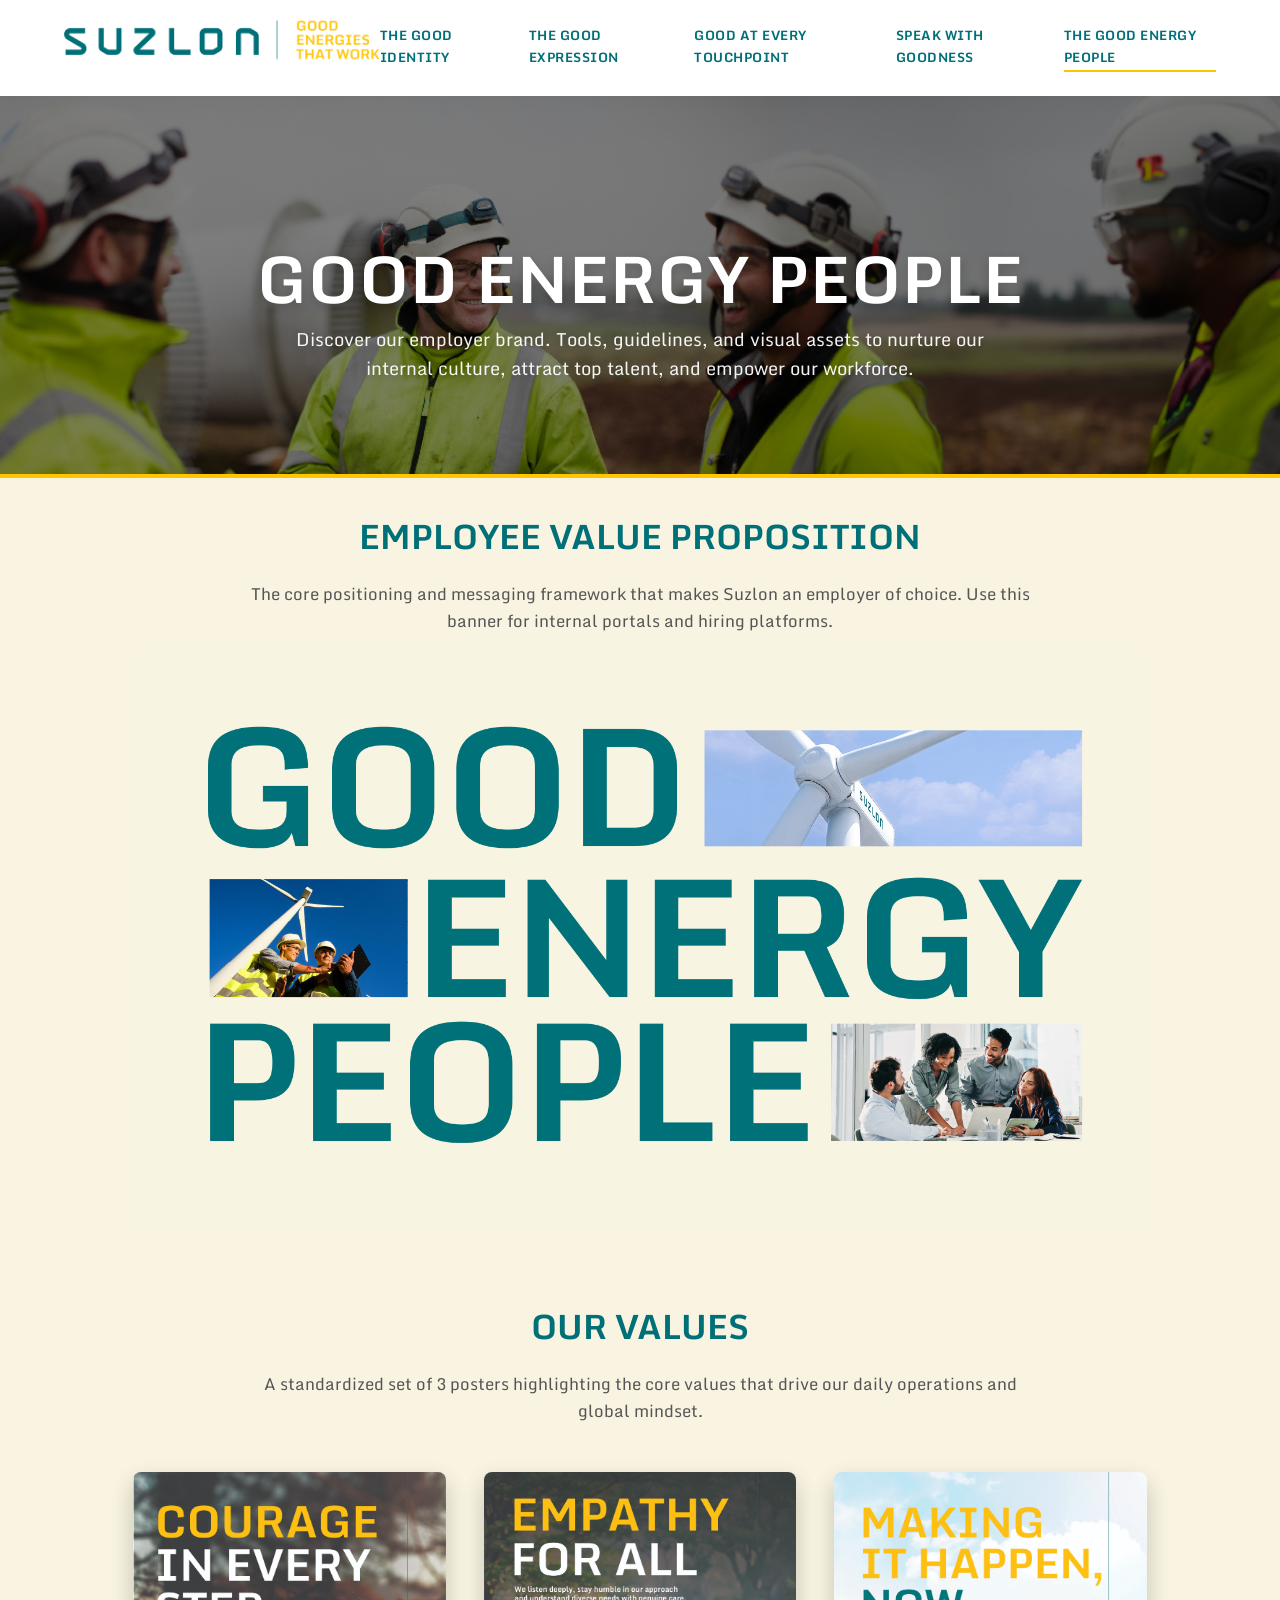
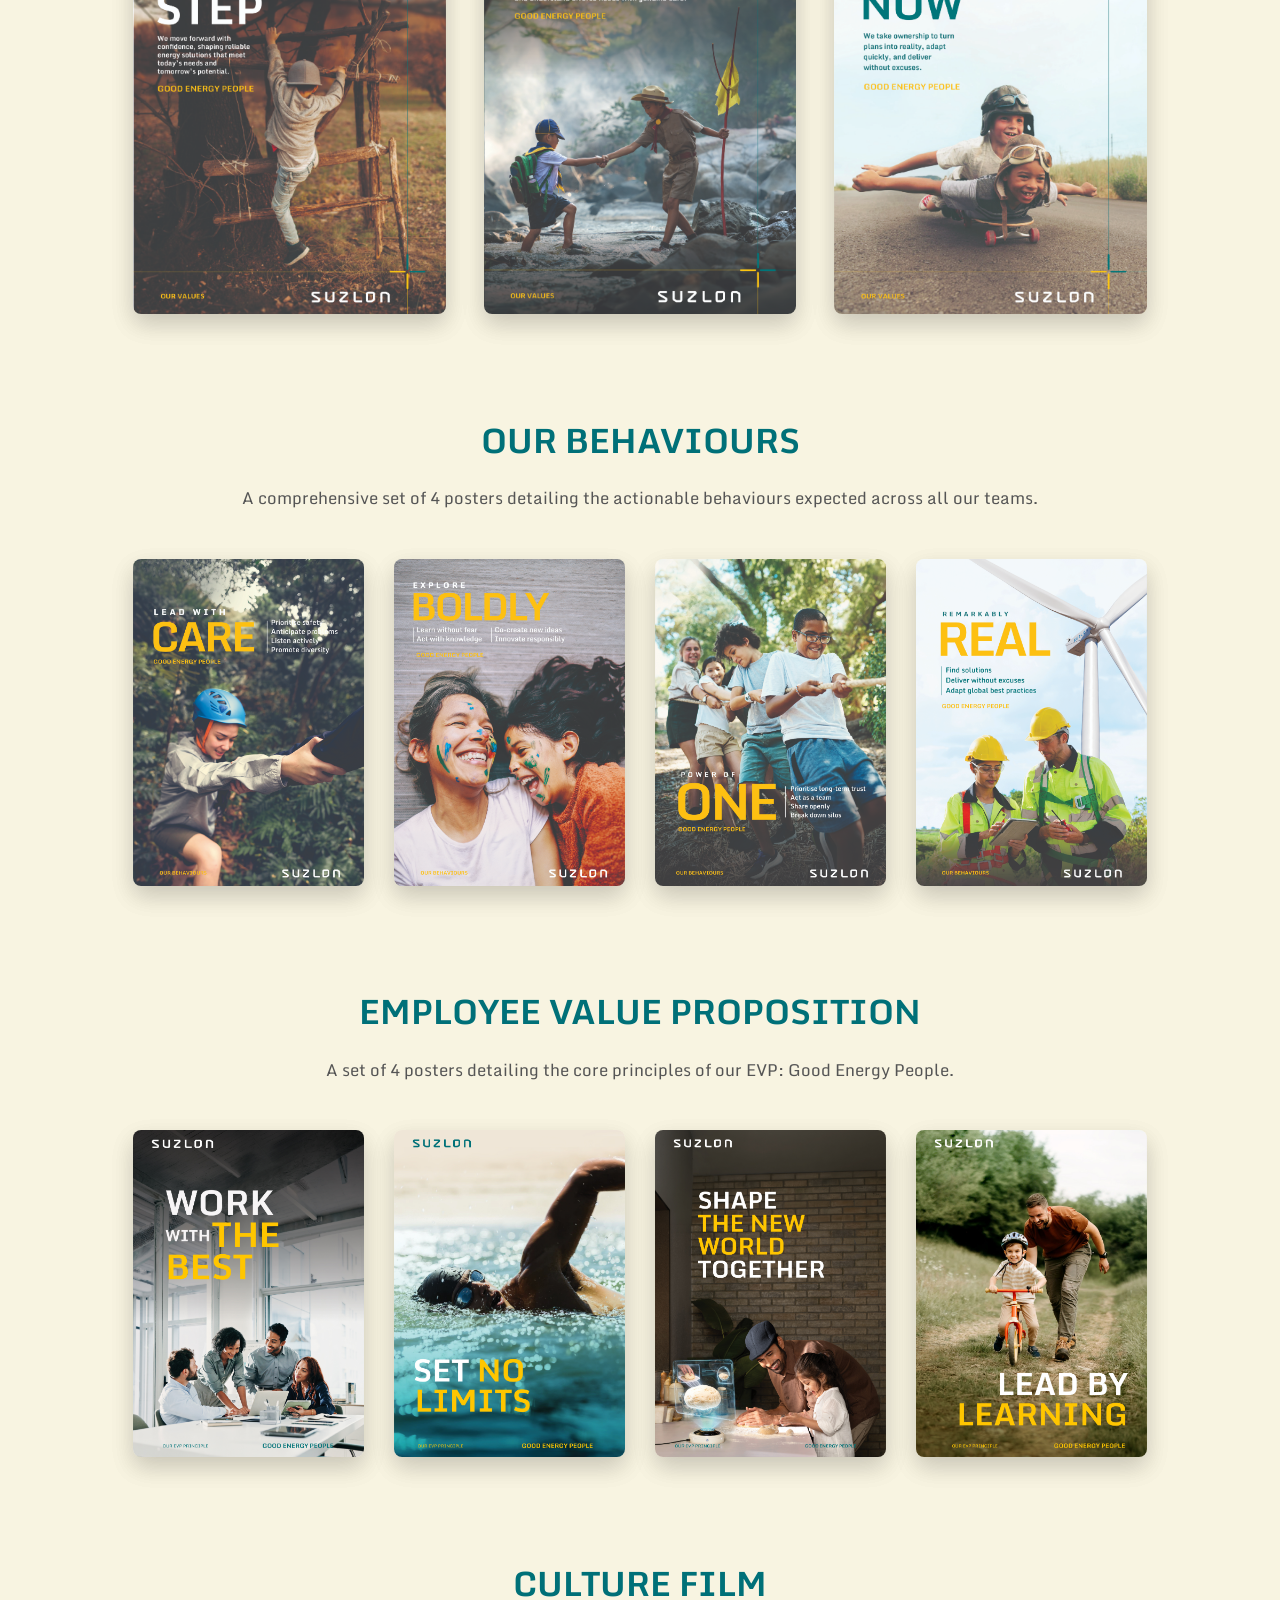
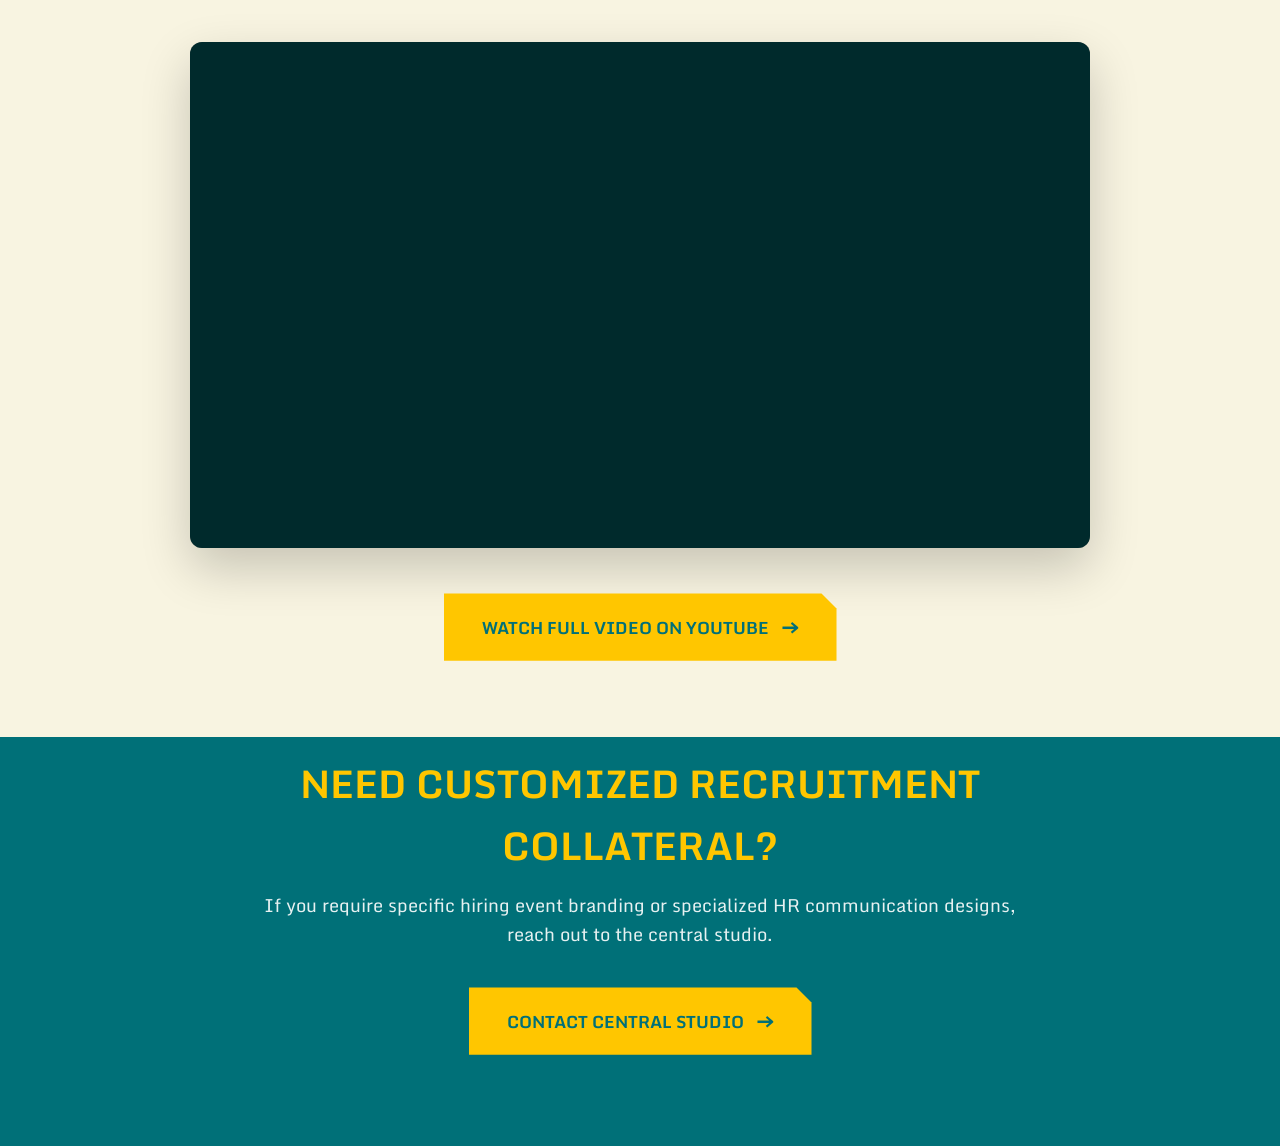
==== commit 24ccfbba: "Update fmt.Println message from 'Hello' to 'Goodbye'" ====
--- a/good-energy-people.html
+++ b/good-energy-people.html
@@ -38,7 +38,7 @@
             padding: 0 2rem;
             display: flex;
             flex-direction: column;
-            gap: 6rem; /* Space between major sections */
+            gap: 1rem;  Space between major sections 
             padding-bottom: 6rem;
         }
 
@@ -72,7 +72,7 @@
             background-position: center;
             border-radius: 12px;
 /*            box-shadow: 0 15px 40px rgba(0, 112, 120, 0.15);*/
-            margin-bottom: 1.5rem;
+/*            margin-bottom: 1.5rem;*/
             transition: transform 0.4s ease;
         }
         .evp-banner:hover {
@@ -290,30 +290,33 @@
 
     <main class="editorial-main" style="margin-top: 0; padding-top: 0;">
         
-<section class="page-hero" style="margin-top: 0; padding: 6rem 8%; background: linear-gradient(rgba(0, 0, 0, 0.5), rgba(0, 0, 0, 0.5)), url('Homepage Images/Good energy people.png'); background-size: cover; background-position: center; background-repeat: no-repeat; width: 100vw; position: relative; left: 50%; right: 50%; margin-left: -50vw; margin-right: -50vw; box-sizing: border-box;">
+<section class="page-hero" style="margin-top: 0; margin-bottom: 0; padding: 6rem 8%; background: linear-gradient(rgba(0, 0, 0, 0.5), rgba(0, 0, 0, 0.5)), url('Homepage Images/Good energy people.png'); background-size: cover; background-position: center; background-repeat: no-repeat; width: 100vw; position: relative; left: 50%; right: 50%; margin-left: -50vw; margin-right: -50vw; box-sizing: border-box;">
     
-    <div class="page-hero-content reveal" style="text-align: centre; margin: 0; max-width: 1200px;">
+    <div class="page-hero-content reveal" style="text-align: center; margin: 0 auto; max-width: 1200px;">
         <h1 style="margin-bottom: 0.5rem; line-height: 1.2; color: #ffffff;">Good energy people</h1>
         <p style="margin-top: 0; font-size: 1.2rem; line-height: 1.6; color: #ffffff;">Discover our employer brand. Tools, guidelines, and visual assets to nurture our internal culture, attract top talent, and empower our workforce.</p>
     </div>
     
 </section>
 
-        <!-- Landing Page Showcase Container -->
-        <div class="showcase-container">
-
-            <!-- 1. Employee Value Proposition Banner -->
-            <section>
-                <div class="section-header">
-                    <h2>Employee Value Proposition</h2>
-                    <p>The core positioning and messaging framework that makes Suzlon an employer of choice. Use this banner for internal portals and hiring platforms.</p>
-                </div>
-                <div class="evp-banner"></div>
-               
-            </section>
-
-           <section>
-                <div class="section-header">
+<!-- Landing Page Showcase Container -->
+<!-- Added padding-top: 0 to ensure the container itself doesn't add space -->
+<div class="showcase-container" style="padding-top: 0;">
+
+    <!-- 1. Employee Value Proposition Banner -->
+    <section>
+        <!-- Added margin-top: 2rem (or set to 0 if you want it completely touching) to override the default 4rem gap -->
+        <div class="section-header" style="margin-top: 2rem; ">
+            <h2>Employee Value Proposition</h2>
+            <p>The core positioning and messaging framework that makes Suzlon an employer of choice. Use this banner for internal portals and hiring platforms.</p>
+        </div>
+        <div class="evp-banner"></div>
+        
+    </section>
+
+    <!-- ... rest of your code ... -->
+	 <section>
+                <div class="section-header" style="margin-bottom: 2rem;">
                     <h2>Our Values</h2>
                     <p>A standardized set of 3 posters highlighting the core values that drive our daily operations and global mindset.</p>
                 </div>
@@ -367,7 +370,7 @@
             </section>
 
             <section>
-                <div class="section-header">
+                <div class="section-header"  style="margin-bottom: 2rem;">
                     <h2>Our Behaviours</h2>
                     <p>A comprehensive set of 4 posters detailing the actionable behaviours expected across all our teams.</p>
                 </div>
@@ -418,7 +421,7 @@
             </section>
 			<!-- 3.5 Employee Value Proposition Posters -->
             <section>
-                <div class="section-header">
+                <div class="section-header" style="margin-bottom: 2rem;">
                     <h2>Employee Value Proposition</h2>
                     <p>A set of 4 posters detailing the core principles of our EVP: Good Energy People.</p>
                 </div>
@@ -474,12 +477,12 @@
 
            <!-- 4. Culture Film -->
             <section>
-                <div class="section-header">
+                <div class="section-header" style="margin-bottom: 2rem;">
                     <h2>Culture Film</h2>
                 </div>
                 
                 <!-- Modern YouTube Iframe Embed (Perfect 16:9 Aspect Ratio) -->
-                <div class="video-container" style="background-image: none; background-color: #000; overflow: hidden;">
+                <div class="video-container" style="background-image: none; background-color: #000; overflow: hidden; margin-bottom: 3rem">
                     
                     <!-- Removed the scale transform so it fits the standard YouTube 16:9 frame perfectly -->
                     <iframe 
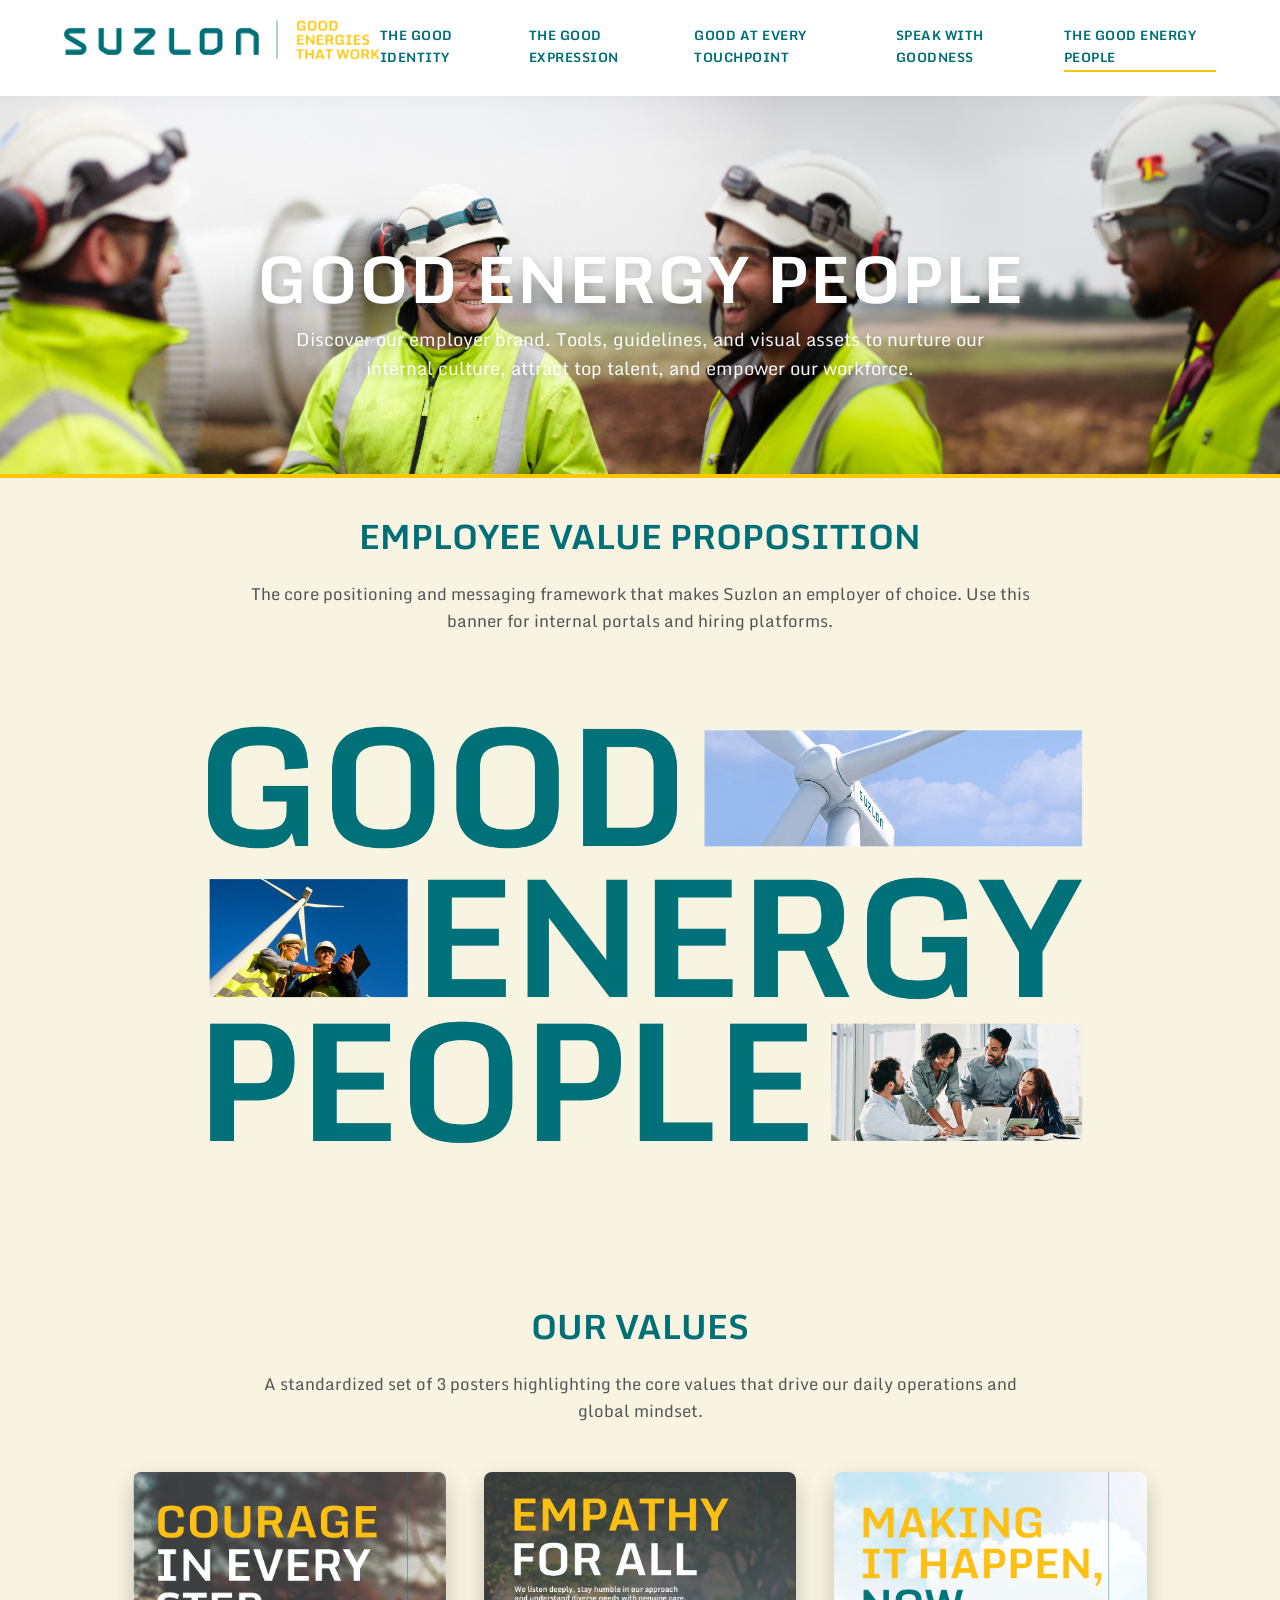
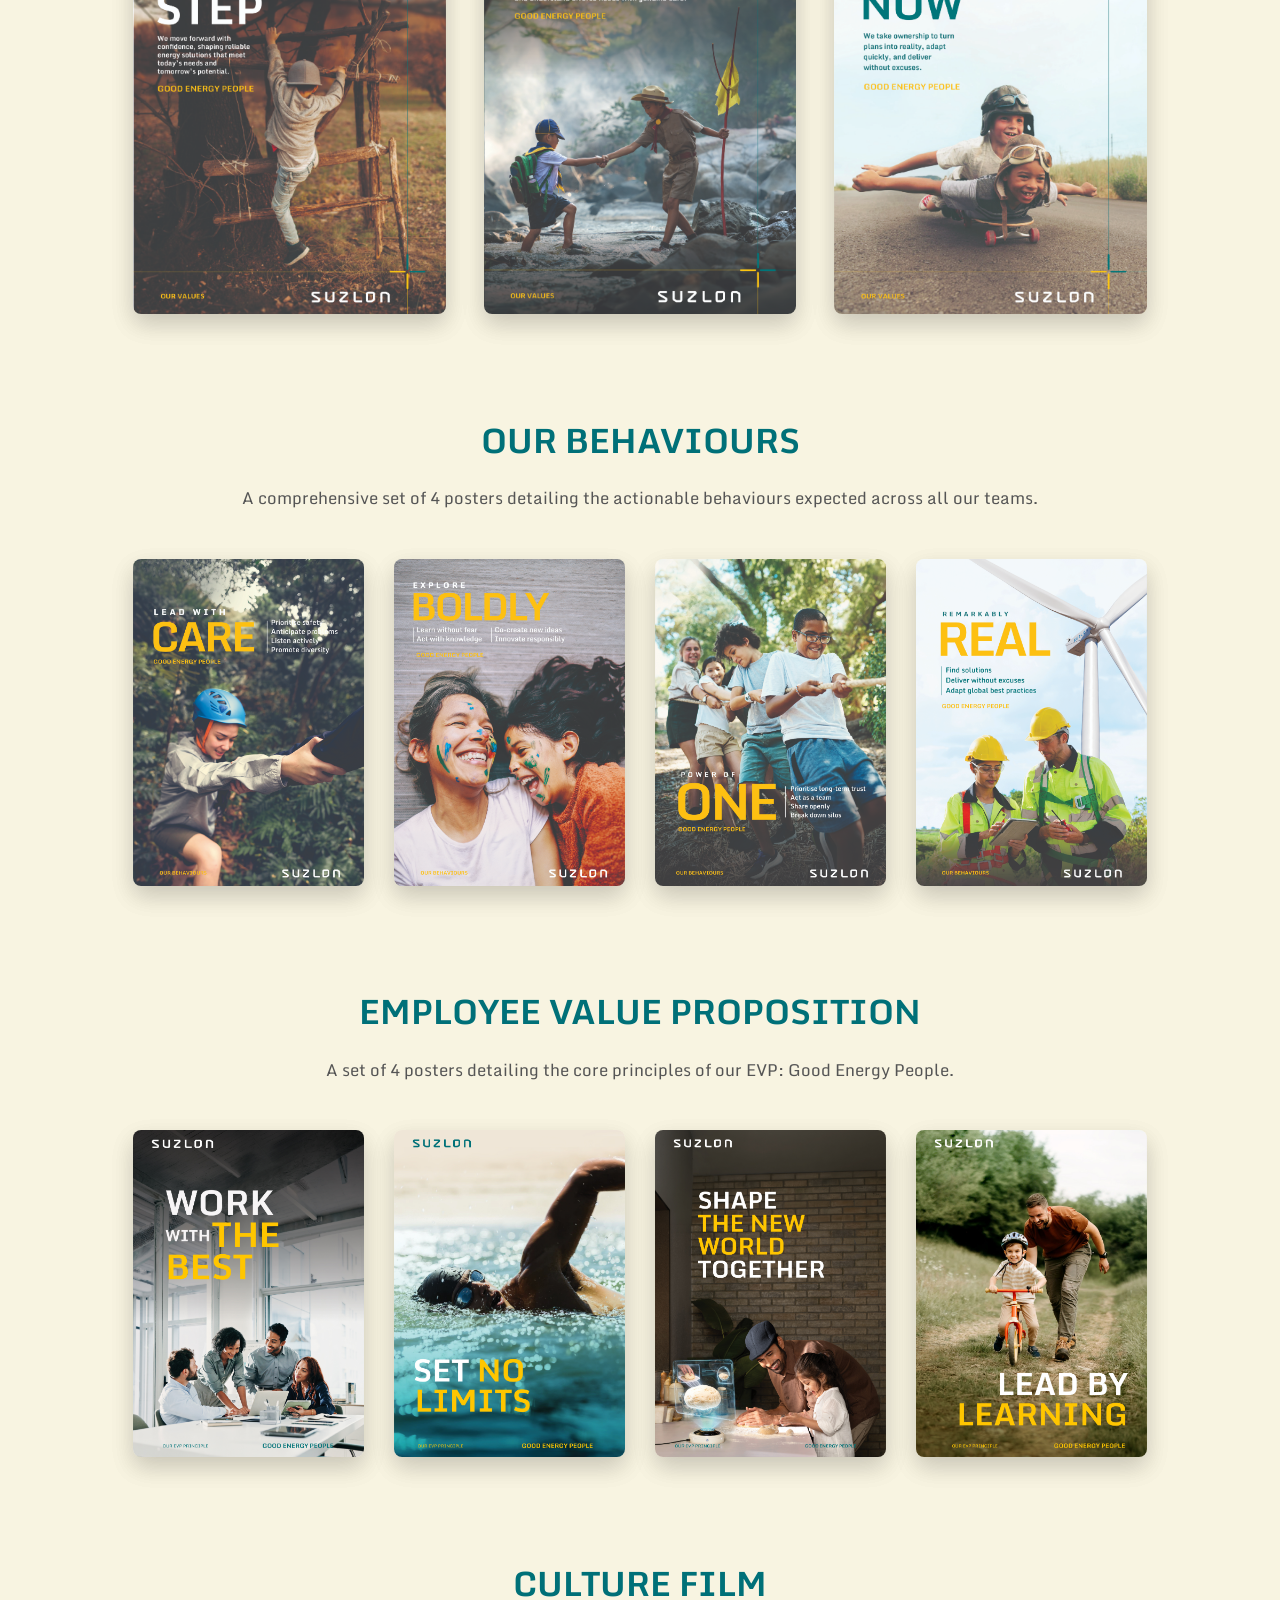
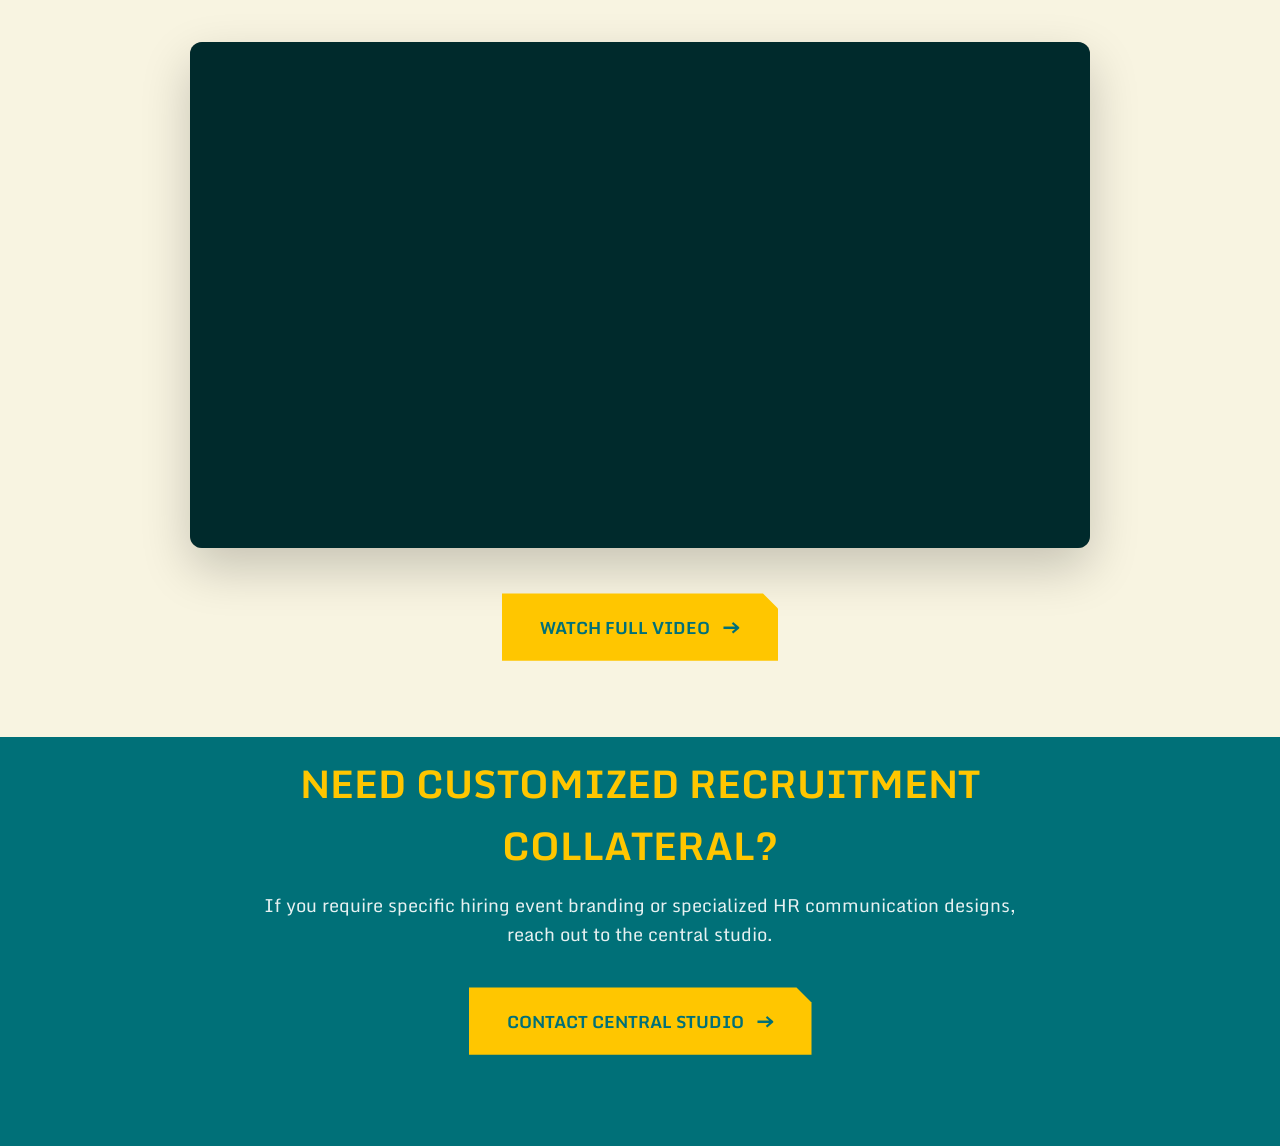
==== commit 403f13ce: "Refactor add function to accept parameters" ====
--- a/good-energy-people.html
+++ b/good-energy-people.html
@@ -290,7 +290,7 @@
 
     <main class="editorial-main" style="margin-top: 0; padding-top: 0;">
         
-<section class="page-hero" style="margin-top: 0; margin-bottom: 0; padding: 6rem 8%; background: linear-gradient(rgba(0, 0, 0, 0.5), rgba(0, 0, 0, 0.5)), url('Homepage Images/Good energy people.png'); background-size: cover; background-position: center; background-repeat: no-repeat; width: 100vw; position: relative; left: 50%; right: 50%; margin-left: -50vw; margin-right: -50vw; box-sizing: border-box;">
+<section class="page-hero" style="margin-top: 0; margin-bottom: 0; padding: 6rem 8%; background: url('Homepage Images/Good energy people.png'); background-size: cover; background-position: center; background-repeat: no-repeat; width: 100vw; position: relative; left: 50%; right: 50%; margin-left: -50vw; margin-right: -50vw; box-sizing: border-box;">
     
     <div class="page-hero-content reveal" style="text-align: center; margin: 0 auto; max-width: 1200px;">
         <h1 style="margin-bottom: 0.5rem; line-height: 1.2; color: #ffffff;">Good energy people</h1>
@@ -503,7 +503,7 @@
 
                 <div class="action-wrapper">
                     <a href="https://www.youtube.com/watch?v=ioabYpRdazY" class="contact-btn" target="_blank">
-                        Watch Full Video on YouTube <span class="arrow">&rarr;</span>
+                        Watch Full Video <span class="arrow">&rarr;</span>
                     </a>
                 </div>
             </section>
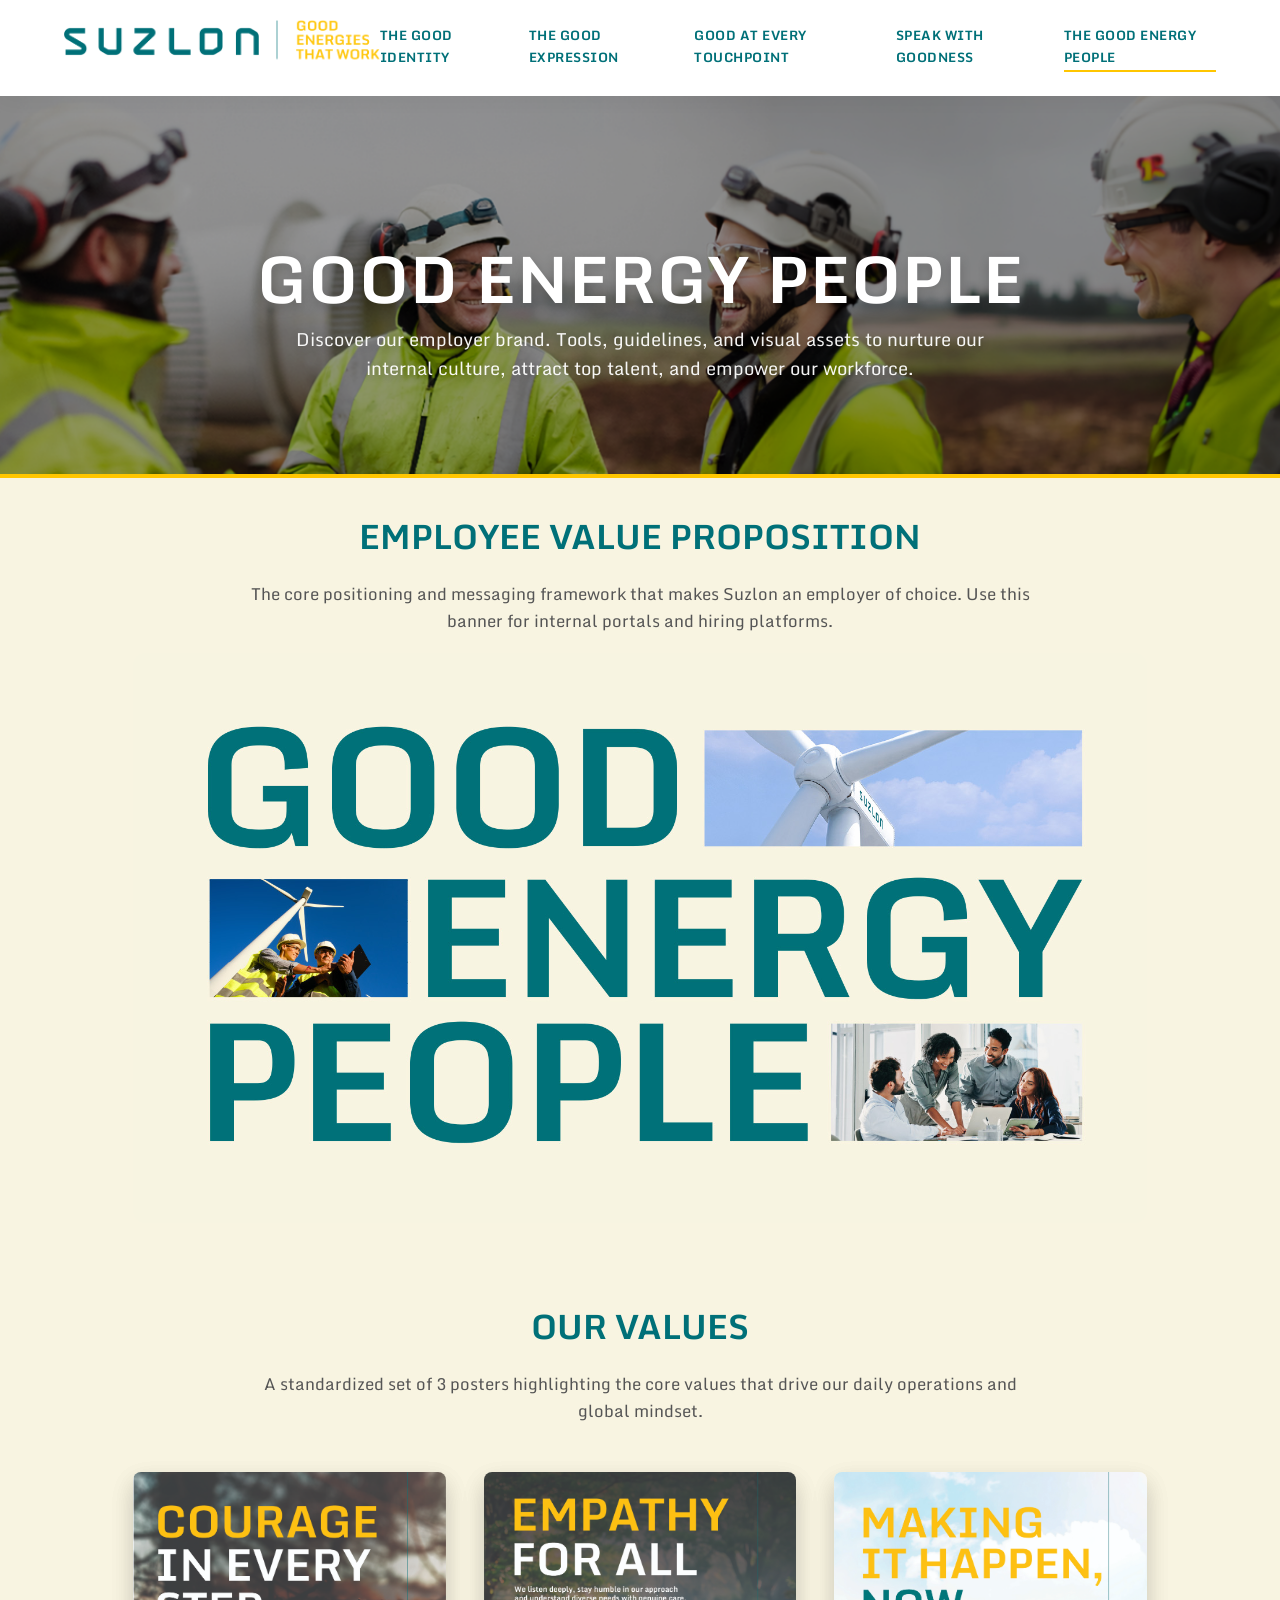
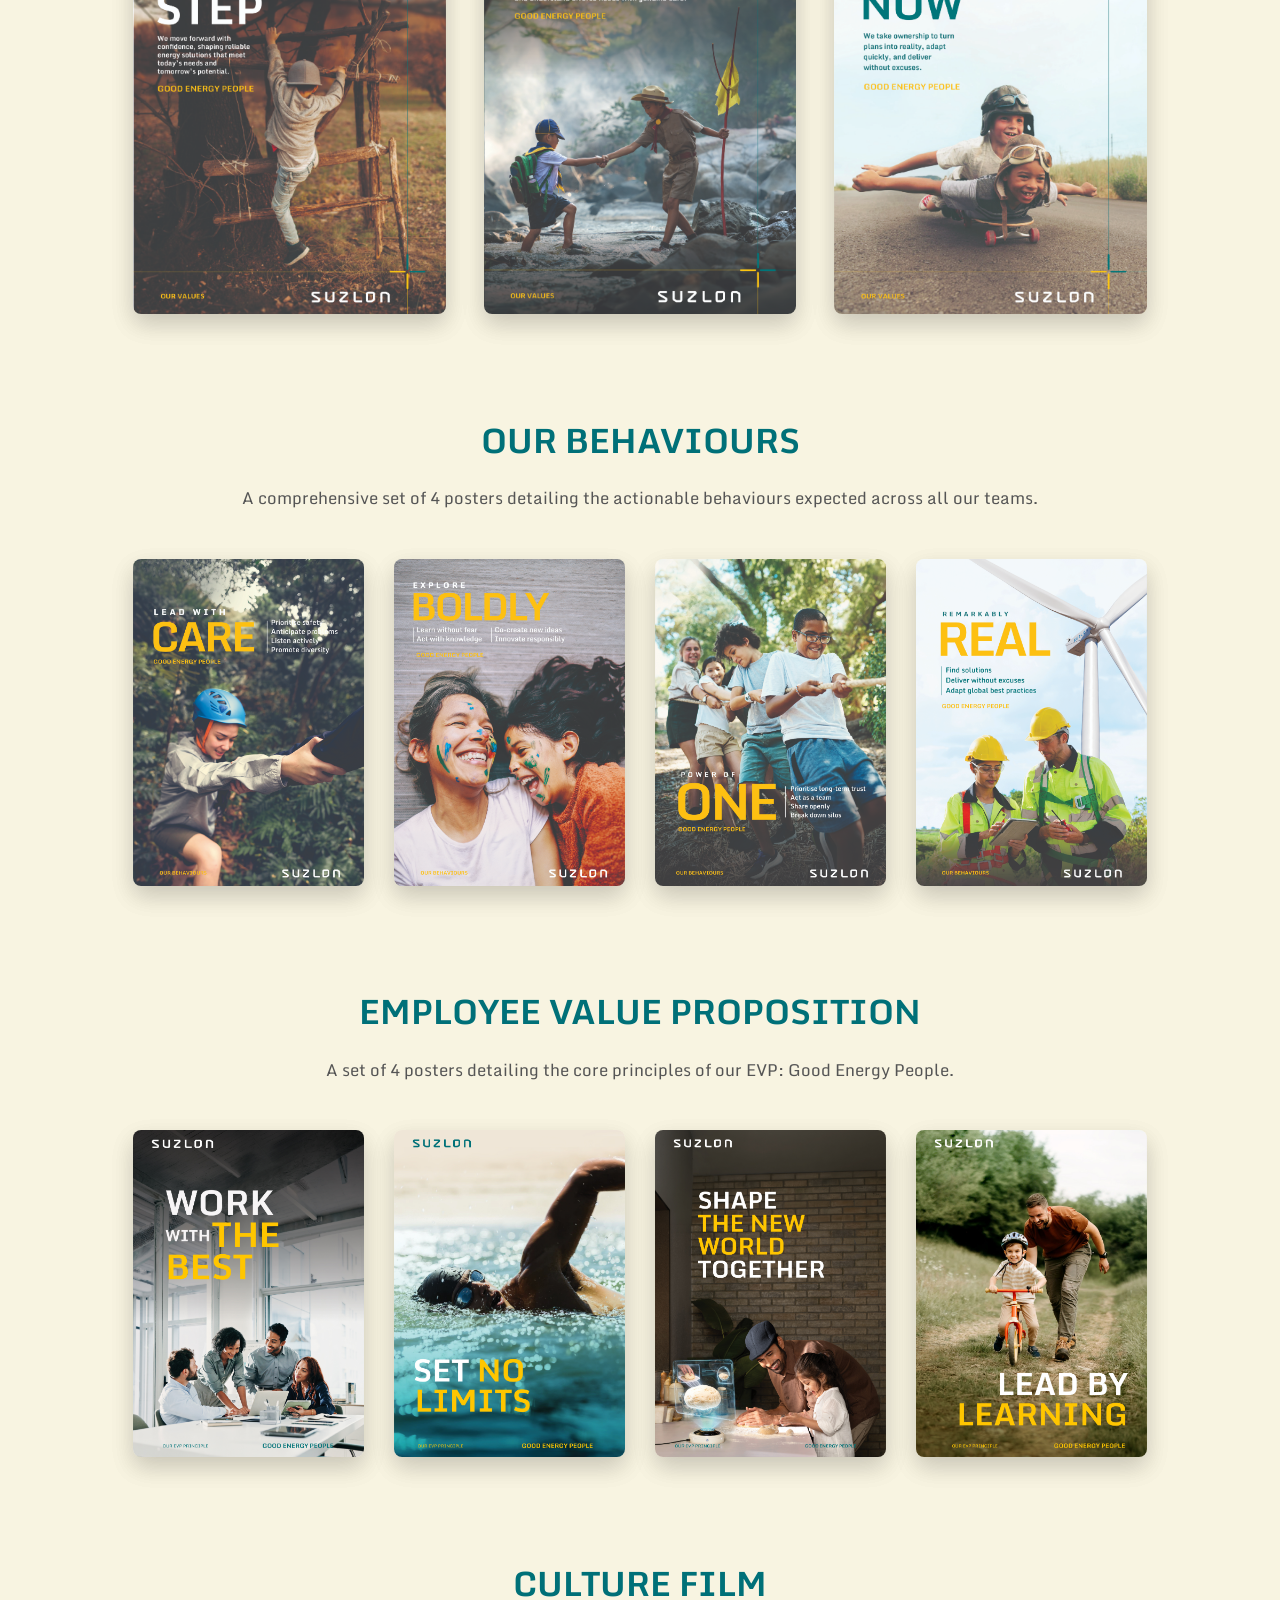
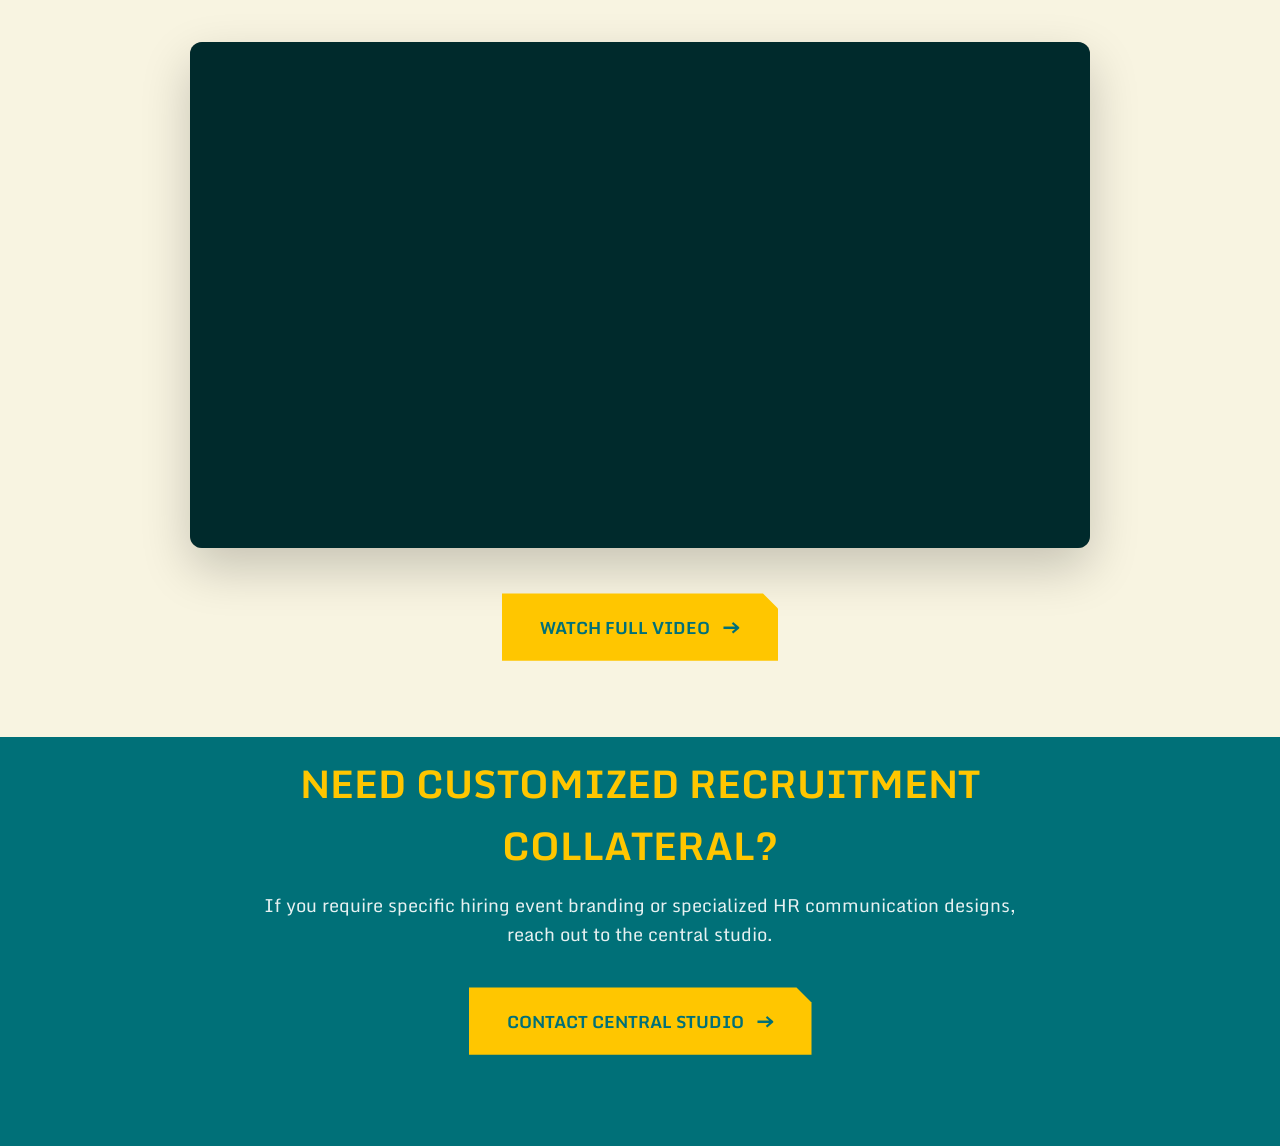
==== commit 377215c3: "Update print statement from 'Hello' to 'Goodbye'" ====
--- a/good-energy-people.html
+++ b/good-energy-people.html
@@ -228,10 +228,11 @@
         }
 
         .flip-card-back h3 {
-            color: #FFC627; /* Prime Yellow */
+			color: #FFC627; /* Prime Yellow */
             font-size: 1.5rem;
             margin-bottom: 1rem;
             font-weight: 700;
+            text-transform: uppercase; /* Forces the text to be ALL CAPS */
         }
 
         .flip-card-back p {
--- a/Navpagescss.css
+++ b/Navpagescss.css
@@ -121,7 +121,7 @@
     align-items: stretch;
     
     width: 100%;
-    min-height: 100vh; 
+    min-height: 80vh; 
     margin: 0; 
     
     scroll-snap-align: center; 
